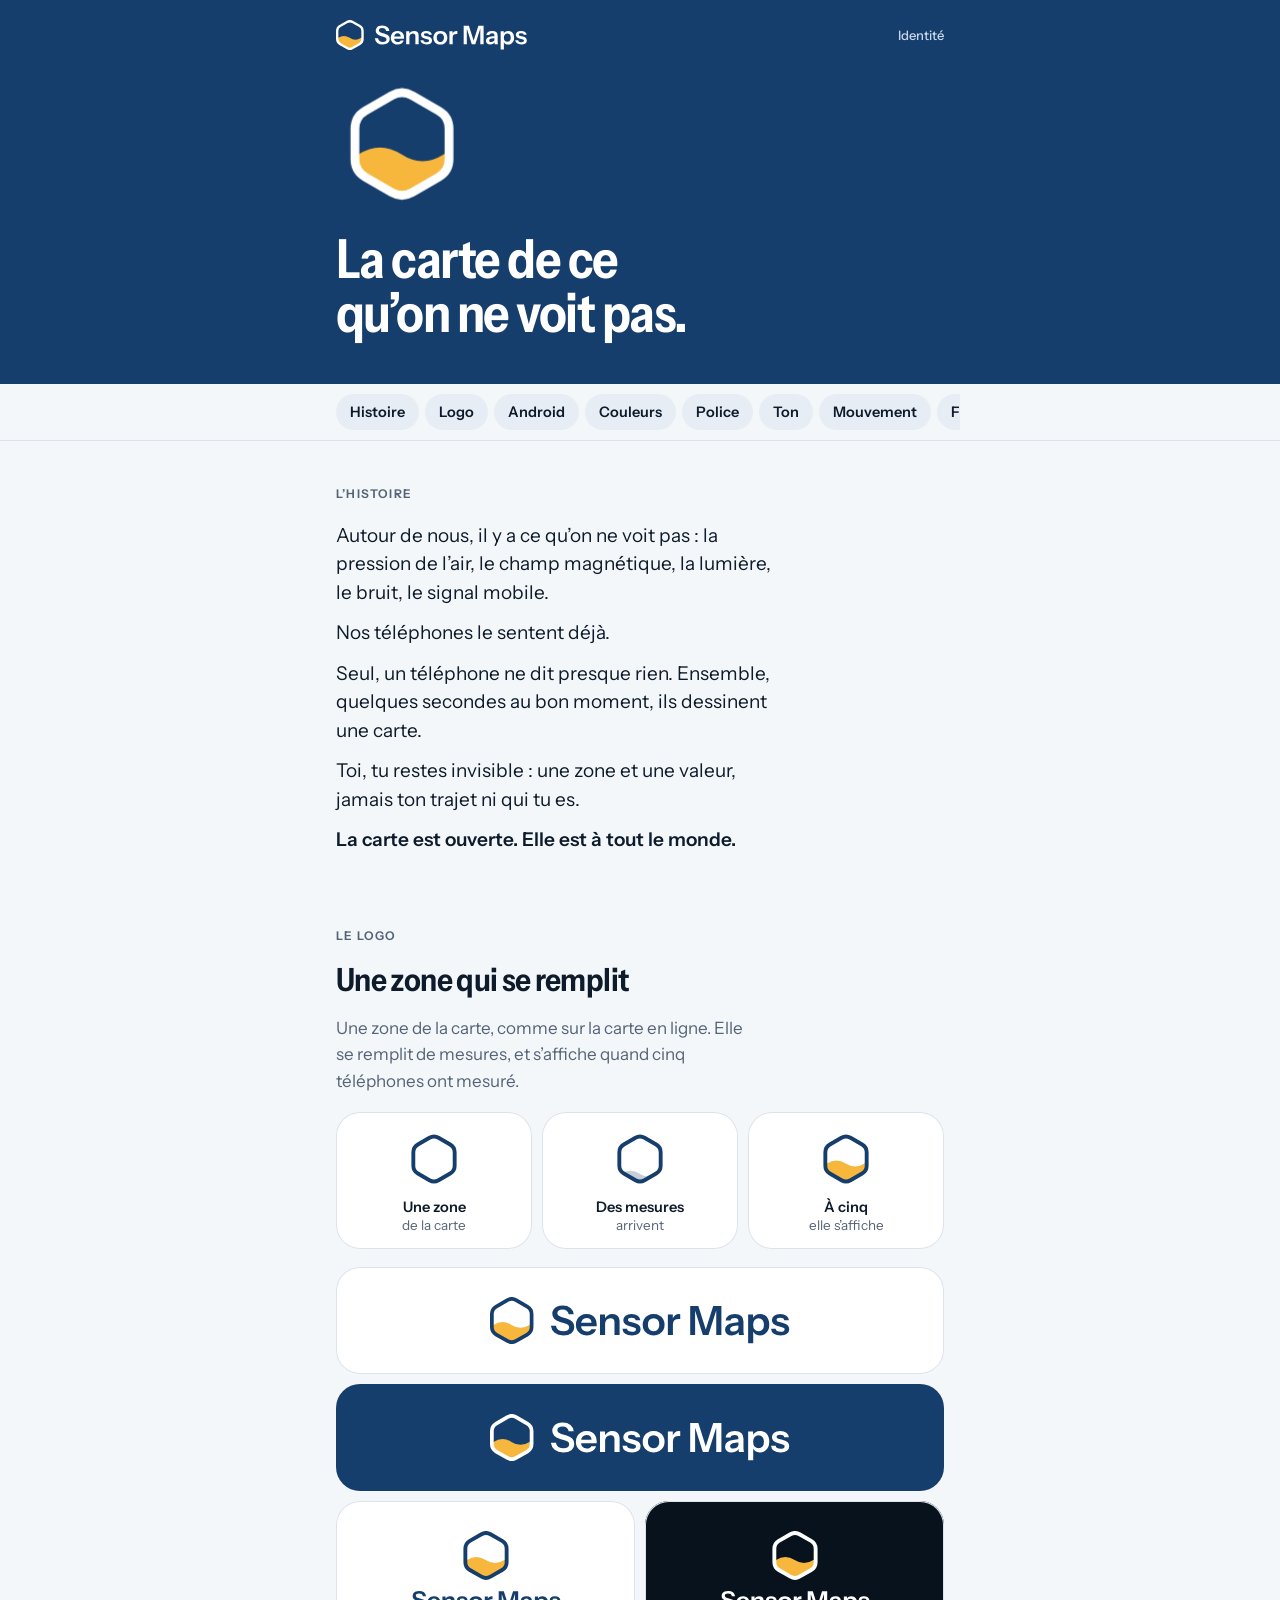
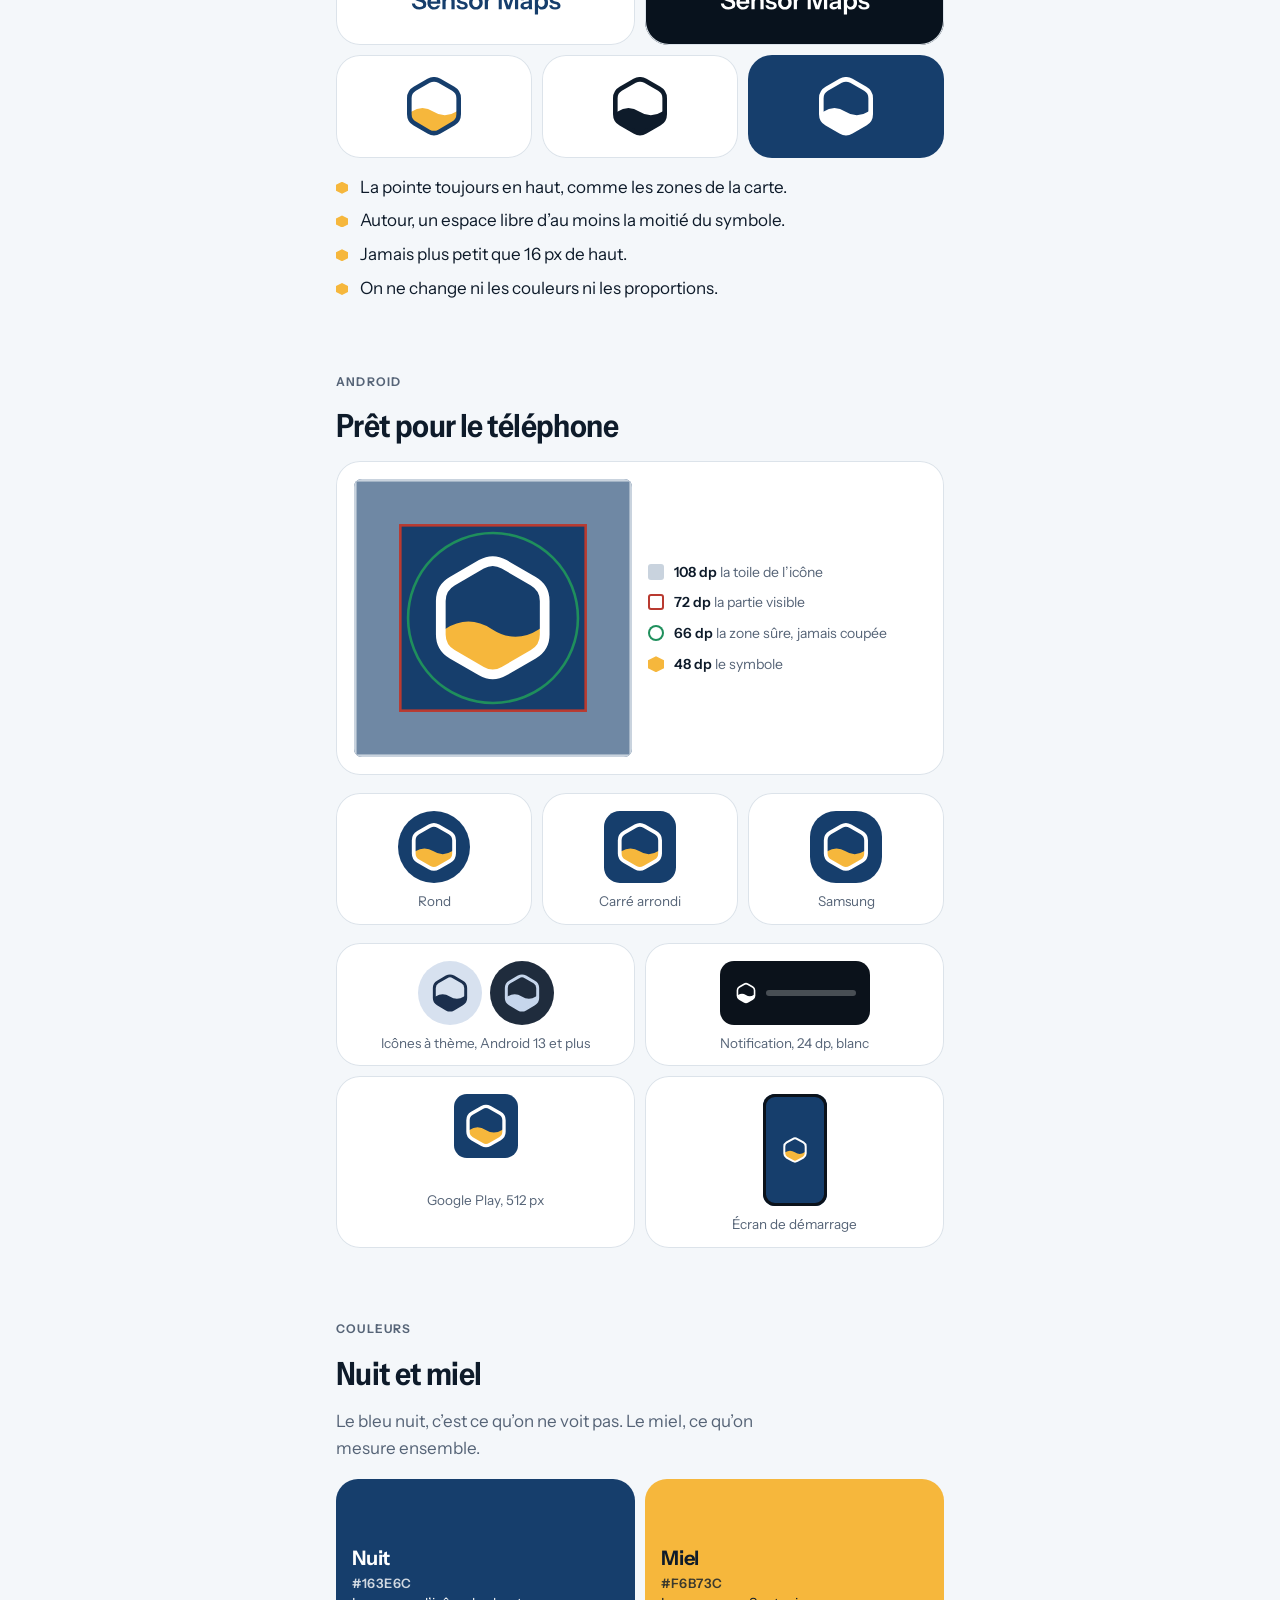
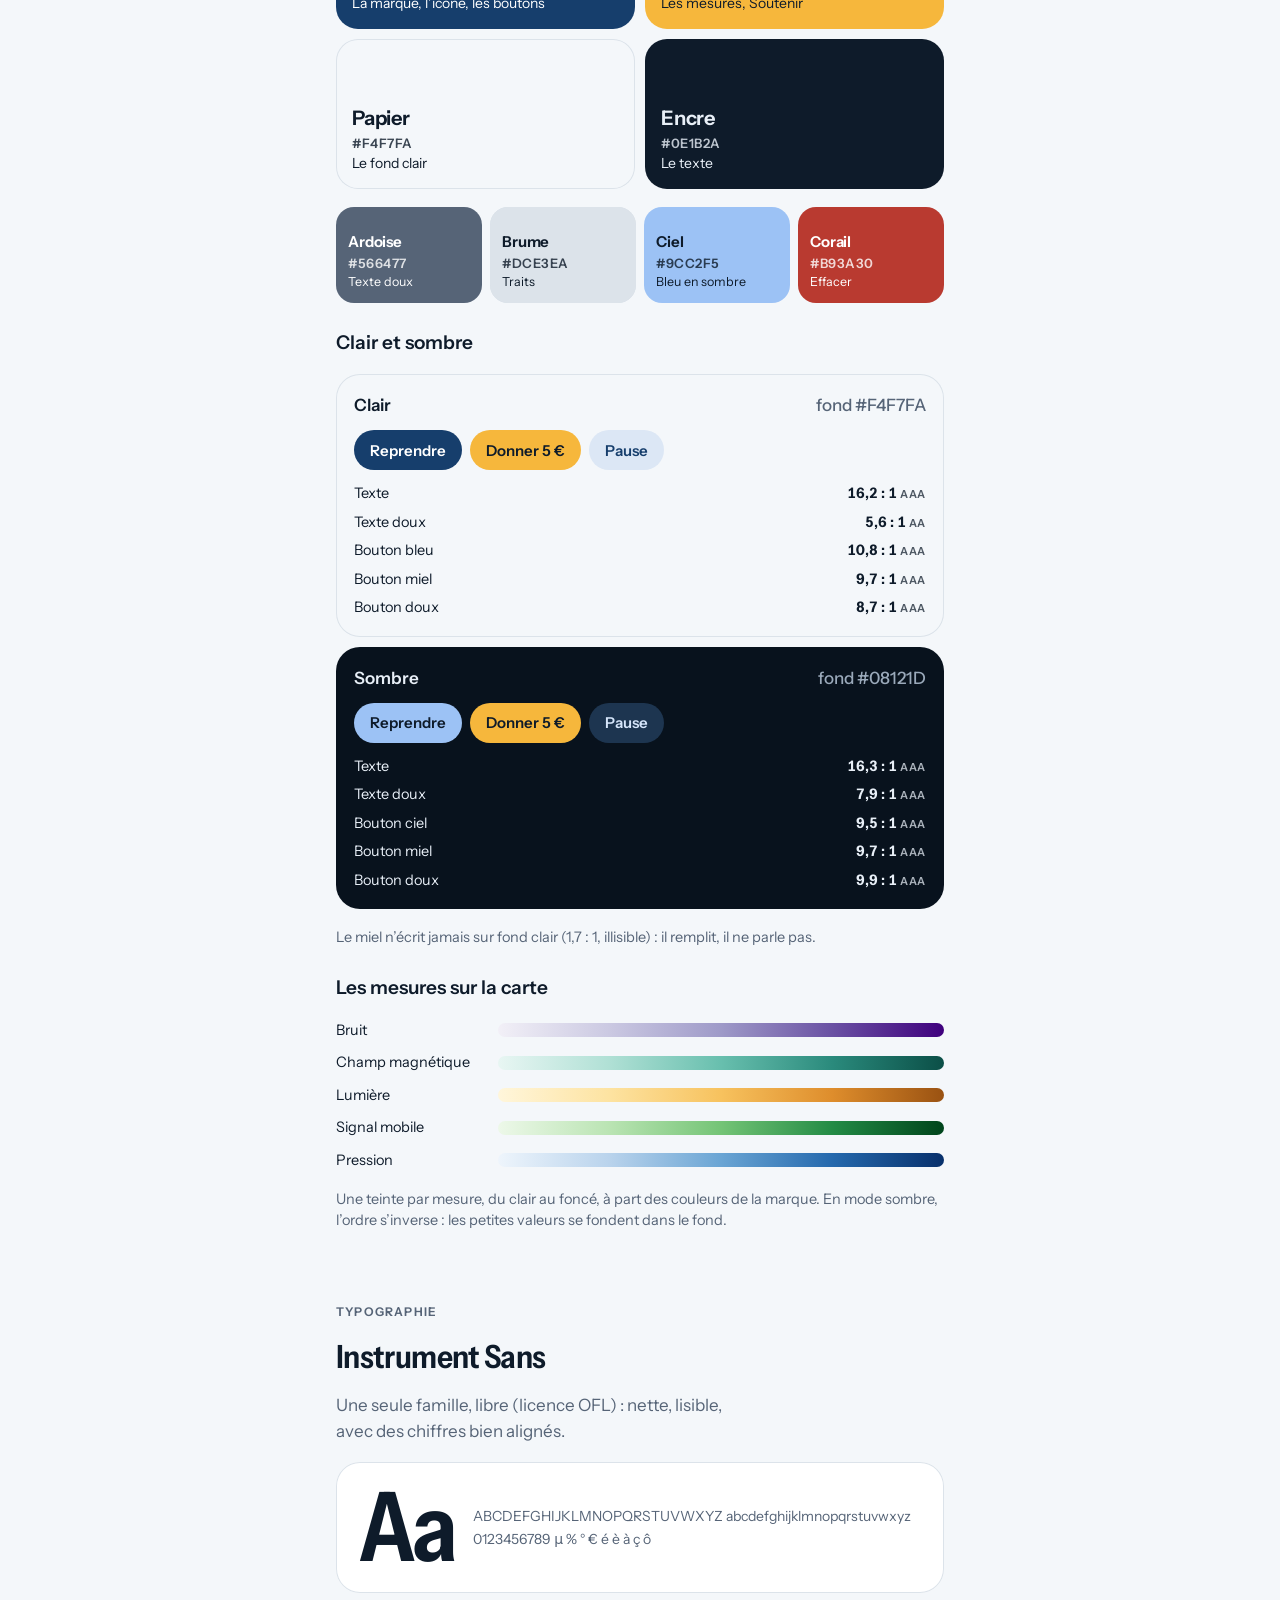
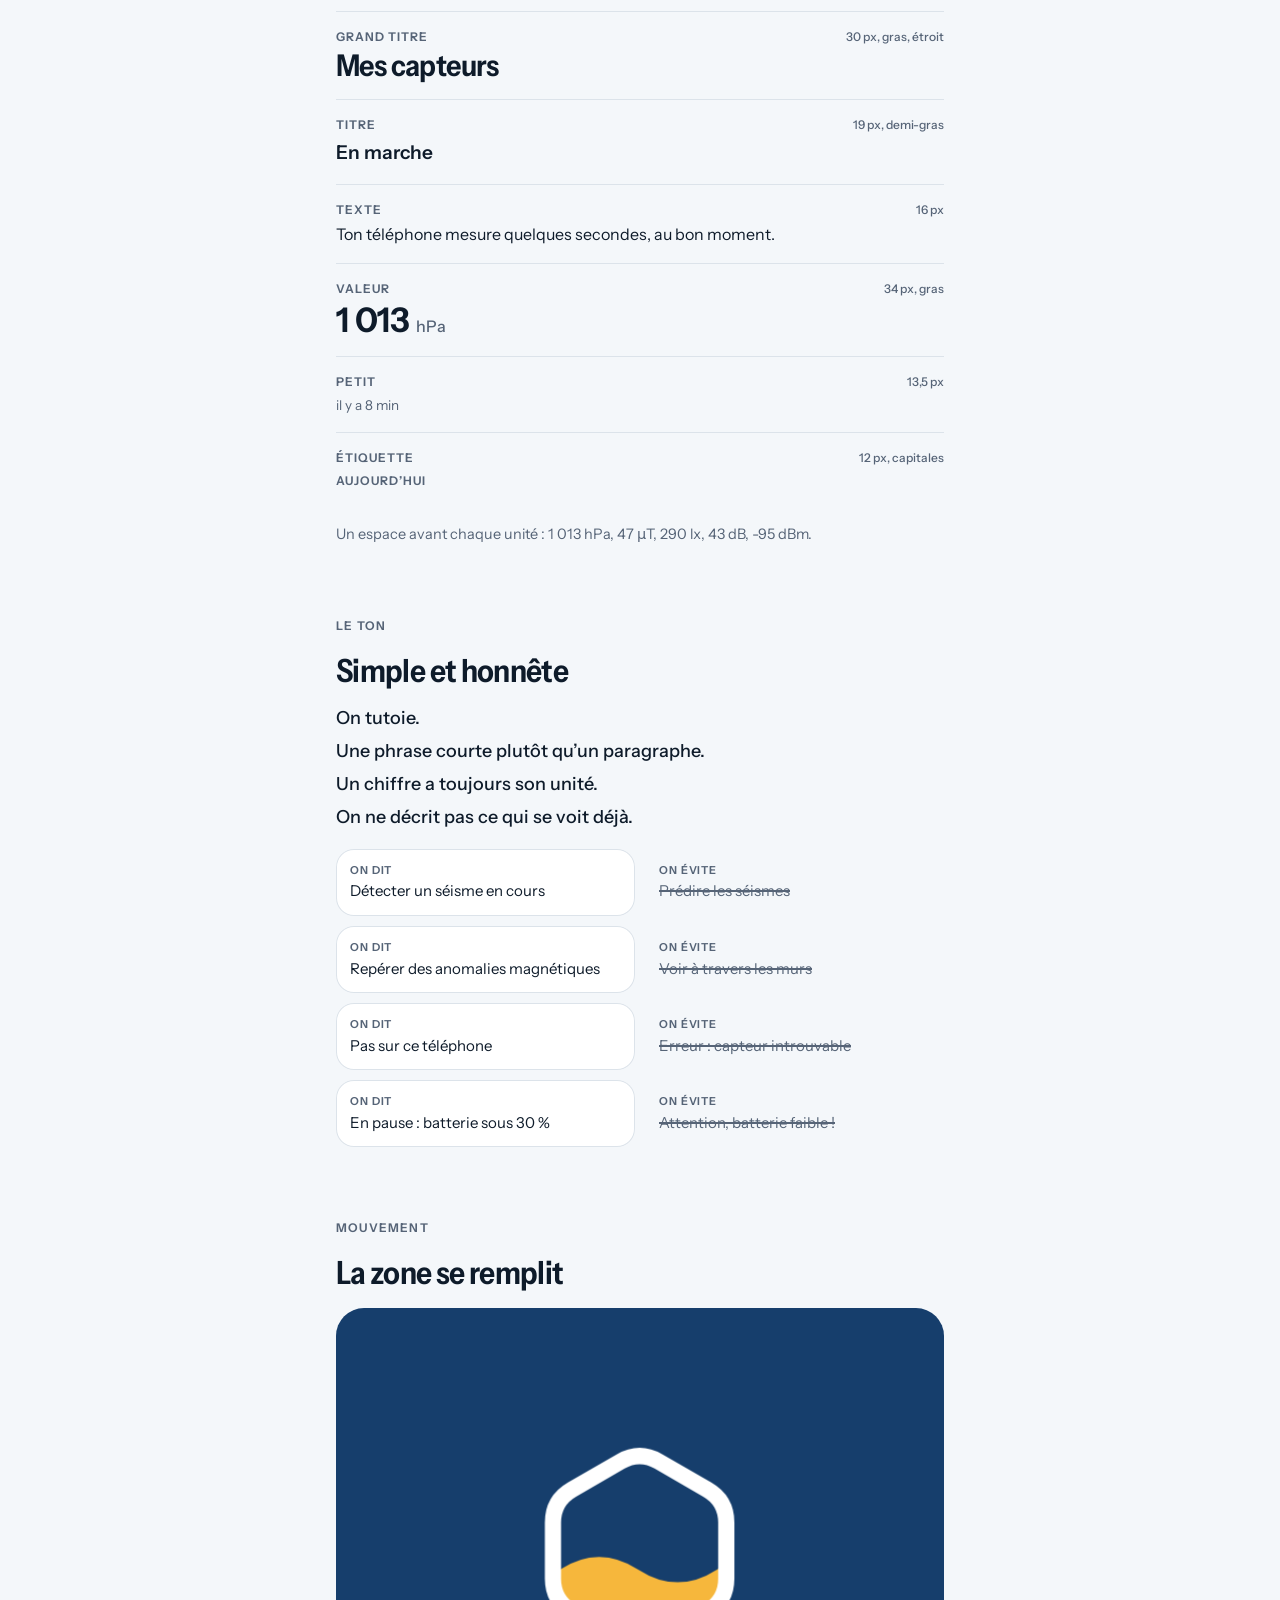
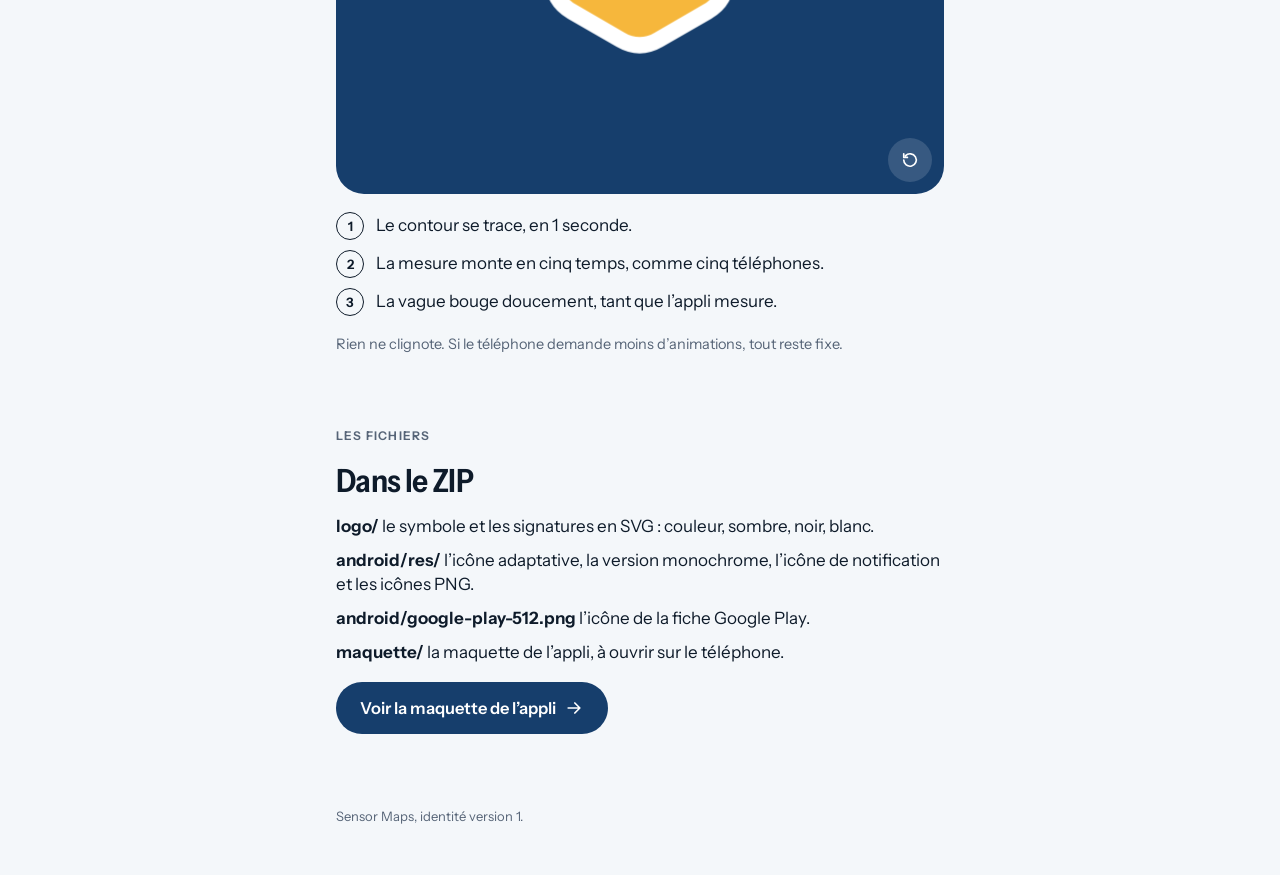
==== interface/identite/index.html @ 76529729 "Identité Zone et maquette de l'appli La piste 2 (Zone) est choisie. Nouvelle page interface/identite" ====
<!doctype html>
<html lang="fr">
<head>
<meta charset="utf-8">
<meta name="viewport" content="width=device-width, initial-scale=1, viewport-fit=cover">
<meta name="color-scheme" content="light dark">
<title>Sensor Maps Identité</title>
<link rel="preconnect" href="https://fonts.googleapis.com">
<link rel="preconnect" href="https://fonts.gstatic.com" crossorigin>
<link rel="stylesheet" href="https://fonts.googleapis.com/css2?family=Instrument+Sans:wdth,wght@75..100,400..700&display=swap">
<style>
/* Mise en page : une bande bleu nuit pour ouvrir, puis une colonne calme ; les visuels parlent, le texte reste court. */
:root{
  --papier:#f4f7fa; --surface:#ffffff; --encre:#0e1b2a; --encre-2:#566477; --trait:#dce3ea; --puce:#e7edf4;
  --nuit:#163e6c; --miel:#f6b73c; --action:#163e6c; --sur-action:#ffffff;
  --logo-contour:#163e6c; --bande:#163e6c; --bande-encre:#ffffff; --bande-encre-2:#c9d8ec;
  --guide-toile:#c9d3de; --guide-visible:#b93a30; --guide-sur:#1f8f5c;
  --focus:#2f6fd0;
  --texte:"Instrument Sans", system-ui, -apple-system, "Segoe UI", Roboto, "Noto Sans", sans-serif;
}
@media (prefers-color-scheme: dark){
  :root:not([data-theme="light"]){
    --papier:#08121d; --surface:#0f1d2c; --encre:#e8eff7; --encre-2:#9aa9ba; --trait:#223244; --puce:#172739;
    --action:#9cc2f5; --sur-action:#0e1b2a; --logo-contour:#ffffff; --bande:#12345b; --bande-encre-2:#b4c6de;
    --guide-toile:#3a4b5e; --guide-visible:#ff8a7e; --guide-sur:#5fd39a; --focus:#8ab4ff;
    color-scheme:dark;
  }
}
:root[data-theme="dark"]{
  --papier:#08121d; --surface:#0f1d2c; --encre:#e8eff7; --encre-2:#9aa9ba; --trait:#223244; --puce:#172739;
  --action:#9cc2f5; --sur-action:#0e1b2a; --logo-contour:#ffffff; --bande:#12345b; --bande-encre-2:#b4c6de;
  --guide-toile:#3a4b5e; --guide-visible:#ff8a7e; --guide-sur:#5fd39a; --focus:#8ab4ff;
  color-scheme:dark;
}
*{box-sizing:border-box}
body{background:var(--papier);color:var(--encre);font:400 17px/1.55 var(--texte);-webkit-font-smoothing:antialiased;text-rendering:optimizeLegibility}
body::before{content:"";position:fixed;inset:0 0 auto;height:env(safe-area-inset-top, 0px);z-index:10;background:var(--papier)}
h1,h2,h3,p,figure,ul,ol,dl,dd{margin:0}
ul,ol{padding:0;list-style:none}
svg{display:block}
.colonne{max-width:640px;margin:0 auto;padding-left:max(16px, env(safe-area-inset-left, 0px));padding-right:max(16px, env(safe-area-inset-right, 0px))}

/* Bande d'ouverture */
.bande{background:var(--bande);color:var(--bande-encre)}
.bande .colonne{padding-block:20px 44px;display:grid;gap:28px}
.bande-tete{display:flex;justify-content:space-between;align-items:center;gap:12px}
.bande-tete svg{height:30px;width:auto}
.bande-tete span{font-size:13px;color:var(--bande-encre-2);font-weight:500}
.hero{display:grid;gap:22px;justify-items:start;cursor:pointer;-webkit-tap-highlight-color:transparent}
.hero svg{width:132px;height:132px;color:var(--bande-encre);fill:var(--miel);overflow:visible}
h1{font-size:clamp(36px, 10vw, 54px);line-height:1;font-weight:650;font-stretch:86%;letter-spacing:-.028em;text-wrap:balance}

/* Navigation des sections */
.sommaire{position:sticky;top:env(safe-area-inset-top, 0px);z-index:5;background:var(--papier);border-bottom:1px solid var(--trait)}
.sommaire .colonne{display:flex;gap:6px;overflow-x:auto;padding-block:10px;scrollbar-width:none}
.sommaire .colonne::-webkit-scrollbar{display:none}
.sommaire a{flex:none;display:inline-flex;align-items:center;min-height:36px;padding:0 14px;border-radius:18px;background:var(--puce);color:var(--encre);text-decoration:none;font-size:14.5px;font-weight:600}

/* Sections */
main.colonne{display:grid;gap:72px;padding-block:44px 72px}
.section{display:grid;gap:18px;scroll-margin-top:72px;min-width:0}
.etiquette{font-size:12px;font-weight:650;letter-spacing:.1em;text-transform:uppercase;color:var(--encre-2)}
h2{font-size:32px;line-height:1.06;font-weight:650;font-stretch:88%;letter-spacing:-.02em;text-wrap:balance}
h3{font-size:19px;line-height:1.3;font-weight:600;margin-top:10px}
.chapo{color:var(--encre-2);max-width:38ch;text-wrap:pretty}
.note{font-size:14.5px;color:var(--encre-2);line-height:1.45}
.recit{display:grid;gap:12px;font-size:19px;line-height:1.5;max-width:34ch}
.recit p:last-child{font-weight:600}
.tuile{background:var(--surface);border-radius:24px;box-shadow:inset 0 0 0 1px var(--trait)}

/* Logo */
.etapes{display:grid;grid-template-columns:repeat(3,1fr);gap:10px}
.etapes li{display:grid;justify-items:center;gap:10px;padding:18px 8px 14px;text-align:center;font-size:13.5px;line-height:1.3;color:var(--encre-2)}
.etapes svg{width:58px;height:58px;color:var(--logo-contour);fill:var(--miel)}
.etapes .repos{fill:#c5cfda}
.etapes b{display:block;color:var(--encre);font-weight:600;font-size:14.5px}
.planche{display:grid;gap:10px}
.spec{display:grid;place-items:center;border-radius:24px;padding:30px 20px}
.spec svg{width:100%;height:auto;max-width:300px}
.spec.clair{background:#ffffff;box-shadow:inset 0 0 0 1px var(--trait)}
.spec.nuit{background:#163e6c}
.spec.encre{background:#08121d;box-shadow:inset 0 0 0 1px var(--trait)}
.duo{display:grid;grid-template-columns:1fr 1fr;gap:10px}
.duo .spec svg{max-width:150px}
.trio{display:grid;grid-template-columns:repeat(3,1fr);gap:10px}
.trio .spec{padding:22px 10px}
.trio .spec svg{width:54px}
.regles{display:grid;gap:10px}
.regles li{display:flex;gap:12px;align-items:flex-start;line-height:1.4}
.regles li::before{content:"";flex:none;width:12px;height:12px;margin-top:6px;border-radius:2px;background:var(--miel);clip-path:polygon(50% 0,100% 25%,100% 75%,50% 100%,0 75%,0 25%)}

/* Android */
.adaptive{display:grid;grid-template-columns:minmax(0,1fr) minmax(0,1fr);gap:16px;align-items:center;padding:18px}
.adaptive svg{width:100%;height:auto;border-radius:8px}
.leg{display:grid;gap:12px;font-size:14px;line-height:1.35;color:var(--encre-2)}
.leg li{display:flex;gap:10px;align-items:flex-start}
.leg i{flex:none;width:16px;height:16px;margin-top:1px;border-radius:3px}
.leg b{color:var(--encre);font-weight:600}
.formes{display:grid;grid-template-columns:repeat(3,1fr);gap:10px}
.formes li,.usages li{display:grid;justify-items:center;gap:10px;padding:18px 6px 14px;font-size:13.5px;line-height:1.3;color:var(--encre-2);text-align:center}
.masque{width:72px;height:72px;overflow:hidden;position:relative}
.masque svg{position:absolute;left:-18px;top:-18px;width:108px;height:108px}
.usages{display:grid;grid-template-columns:1fr 1fr;gap:10px}
.icone-theme{width:64px;height:64px;border-radius:50%;display:grid;place-items:center}
.icone-theme svg{width:44px;height:44px}
.barre-etat{height:64px;width:100%;max-width:150px;border-radius:14px;background:#0b121b;display:flex;align-items:center;gap:8px;padding:0 14px;color:#ffffff}
.barre-etat svg{width:24px;height:24px}
.barre-etat span{flex:1;height:6px;border-radius:3px;background:#ffffff;opacity:.25}
.play{width:64px;height:64px;border-radius:20%;overflow:hidden}
.play svg{width:100%;height:100%}
.ecran-demarrage{width:64px;height:112px;border-radius:12px;background:#163e6c;display:grid;place-items:center;box-shadow:inset 0 0 0 3px #0b121b}
.ecran-demarrage svg{width:30px;height:30px}

/* Couleurs */
.nuancier{display:grid;grid-template-columns:repeat(2,minmax(0,1fr));gap:10px}
.teinte{border-radius:22px;padding:16px;min-height:150px;display:flex;flex-direction:column;justify-content:flex-end;gap:2px;font-size:14px;line-height:1.35}
.teinte b{font-size:20px;font-weight:650;letter-spacing:-.01em}
.teinte code{font:600 13px/1.4 var(--texte);letter-spacing:.04em;text-transform:uppercase;opacity:.8}
.teinte.bord{box-shadow:inset 0 0 0 1px var(--trait)}
.nuancier.petit{grid-template-columns:repeat(2,minmax(0,1fr));gap:8px}
@media (min-width:520px){.nuancier.petit{grid-template-columns:repeat(4,minmax(0,1fr))}}
.nuancier.petit .teinte{min-height:96px;padding:12px;border-radius:18px;font-size:12.5px}
.nuancier.petit .teinte b{font-size:15px}
.themes{display:grid;gap:10px}
.theme{border-radius:24px;padding:18px;display:grid;gap:12px}
.theme-tete{display:flex;justify-content:space-between;align-items:center;gap:10px;font-weight:600}
.apercu{display:flex;gap:8px;flex-wrap:wrap}
.apercu span{display:inline-flex;align-items:center;min-height:40px;padding:0 16px;border-radius:20px;font-weight:600;font-size:15px}
.paires{display:grid;gap:6px;font-size:14.5px}
.paires li{display:flex;justify-content:space-between;align-items:center;gap:10px}
.ratio{font-variant-numeric:tabular-nums;font-weight:650;white-space:nowrap}
.ratio::after{content:" AA";font-size:11px;letter-spacing:.06em;opacity:.7}
.ratio.aaa::after{content:" AAA"}
.rampes{display:grid;gap:10px}
.rampes li{display:grid;grid-template-columns:150px 1fr;align-items:center;gap:12px;font-size:14.5px}
.rampes i{height:14px;border-radius:7px}

/* Typographie */
.specimen{display:grid;grid-template-columns:auto 1fr;gap:18px;align-items:center;padding:22px}
.aa{font-size:96px;line-height:.9;font-weight:650;font-stretch:88%;letter-spacing:-.03em}
.jeu{font-size:14px;line-height:1.6;color:var(--encre-2);word-break:break-all}
.echelle{display:grid}
.echelle div{display:grid;gap:4px;padding:16px 0;border-top:1px solid var(--trait)}
.echelle dt{font-size:12px;font-weight:650;letter-spacing:.08em;text-transform:uppercase;color:var(--encre-2);display:flex;justify-content:space-between;gap:10px}
.echelle dt span{letter-spacing:0;text-transform:none;font-weight:500}
.ex-grand{font-size:30px;line-height:1.08;font-weight:650;font-stretch:90%;letter-spacing:-.02em}
.ex-titre{font-size:19px;font-weight:600}
.ex-texte{font-size:16px;line-height:1.45}
.ex-valeur{font-size:34px;line-height:1.1;font-weight:650;letter-spacing:-.015em}
.ex-valeur small{font-size:16px;font-weight:500;color:var(--encre-2);letter-spacing:0}
.ex-petit{font-size:13.5px;color:var(--encre-2)}
.ex-etiq{font-size:12px;font-weight:650;letter-spacing:.08em;text-transform:uppercase;color:var(--encre-2)}

/* Ton */
.principes{display:grid;gap:8px}
.principes li{font-size:18px;line-height:1.4;font-weight:500}
.dit{display:grid;gap:10px}
.dit li{display:grid;grid-template-columns:1fr 1fr;gap:10px}
.dit p{border-radius:18px;padding:14px;font-size:15px;line-height:1.35}
.dit .oui{background:var(--surface);box-shadow:inset 0 0 0 1px var(--trait)}
.dit .non{color:var(--encre-2)}
.dit s{text-decoration-thickness:1.5px;text-decoration-color:var(--encre-2)}
.dit small{display:block;font-size:11px;font-weight:650;letter-spacing:.08em;text-transform:uppercase;text-decoration:none;margin-bottom:4px;color:var(--encre-2)}

/* Mouvement */
.scene{position:relative;aspect-ratio:5/4;max-width:100%;border-radius:28px;background:var(--bande);display:grid;place-items:center;cursor:pointer;-webkit-tap-highlight-color:transparent}
.scene > svg{width:40%;height:auto;color:var(--bande-encre);fill:var(--miel);overflow:visible}
.rejouer{position:absolute;right:12px;bottom:12px;width:44px;height:44px;border-radius:50%;background:rgba(255,255,255,.14);color:var(--bande-encre);display:grid;place-items:center}
.rejouer svg{width:20px;height:20px}
.temps{display:grid;gap:10px;counter-reset:t}
.temps li{display:flex;gap:12px;align-items:baseline;line-height:1.4}
.temps li::before{counter-increment:t;content:counter(t);flex:none;width:26px;height:26px;border-radius:50%;border:1.5px solid var(--encre);display:grid;place-items:center;font-size:13px;font-weight:650}

/* Fichiers */
.fichiers{display:grid;gap:10px}
.fichiers li{line-height:1.4}
.fichiers b{font-weight:650}
.btn{display:inline-flex;align-items:center;justify-content:center;gap:8px;min-height:52px;padding:0 24px;border-radius:26px;background:var(--action);color:var(--sur-action);text-decoration:none;font-weight:600;font-size:16.5px;justify-self:start}
.btn svg{width:20px;height:20px}
footer.colonne{padding-block:0 48px;font-size:13px;color:var(--encre-2)}

a:focus-visible,.scene:focus-visible,.hero:focus-visible{outline:2.5px solid var(--focus);outline-offset:3px}

/* Mouvement du logo */
.o-cercle{opacity:0}
@media (prefers-reduced-motion: no-preference){
  html{scroll-behavior:smooth}
  .joue .z-contour{animation:trace 1s cubic-bezier(.6,0,.3,1) backwards}
  .joue .z-niveau{animation:monte 1.5s .45s both}
  .joue .z-vague{animation:glisse 4.8s linear infinite}
}
@keyframes trace{from{stroke-dasharray:1;stroke-dashoffset:1}to{stroke-dasharray:1;stroke-dashoffset:0}}
@keyframes monte{
  0%{transform:translateY(42px)}
  14%,20%{transform:translateY(33px)}
  34%,40%{transform:translateY(25px)}
  54%,60%{transform:translateY(17px)}
  74%,80%{transform:translateY(9px)}
  100%{transform:translateY(0)}
}
@keyframes glisse{to{transform:translateX(-62px)}}
</style>
<style>:root{padding-top:env(safe-area-inset-top,0px);padding-bottom:env(safe-area-inset-bottom,0px)}body{margin:0}[hidden]{display:none!important}</style>
</head>
<body>
<svg class="sprite" aria-hidden="true" focusable="false" style="position:absolute;width:0;height:0;overflow:hidden"><defs>
  <symbol id="i-rejouer" viewBox="0 0 24 24"><path d="M4.5 12a7.5 7.5 0 1 0 2.2-5.3M4.5 4.5v4.4h4.4" fill="none" stroke="currentColor" stroke-width="2" stroke-linecap="round" stroke-linejoin="round"/></symbol>
  <symbol id="i-fleche" viewBox="0 0 24 24"><path d="M5 12h14M13 6l6 6-6 6" fill="none" stroke="currentColor" stroke-width="2" stroke-linecap="round" stroke-linejoin="round"/></symbol>
</defs></svg>

<header class="bande" lang="fr">
  <div class="colonne">
    <div class="bande-tete"><svg viewBox="0 0 1033.29 162" aria-hidden="true"><g transform="translate(-21.16 -14.93) scale(2)"><defs><clipPath id="st-clip"><path d="M40.5 13.33Q48 9 55.5 13.33L74.27 24.17Q81.77 28.5 81.77 37.16L81.77 58.84Q81.77 67.5 74.27 71.83L55.5 82.67Q48 87 40.5 82.67L21.73 71.83Q14.23 67.5 14.23 58.84L14.23 37.16Q14.23 28.5 21.73 24.17Z"/></clipPath></defs><g clip-path="url(#st-clip)"><path fill="#f6b73c" d="M-45.5 55.5Q-30 45.5 -14.5 55.5T16.5 55.5T47.5 55.5T78.5 55.5T109.5 55.5V100H-45.5Z"/></g><path d="M40.5 12.83Q48 8.5 55.5 12.83L74.71 23.92Q82.21 28.25 82.21 36.91L82.21 59.09Q82.21 67.75 74.71 72.08L55.5 83.17Q48 87.5 40.5 83.17L21.29 72.08Q13.79 67.75 13.79 59.09L13.79 36.91Q13.79 28.25 21.29 23.92Z" fill="none" stroke="#ffffff" stroke-width="6.4" stroke-linejoin="round"/></g><path fill="#ffffff" transform="translate(205.51 131) scale(0.13889)" d="M341 9Q205 9 124.5 -53.5Q44 -116 30 -230H155Q164 -164 214 -127.5Q264 -91 345 -91Q412 -91 447.5 -115.5Q483 -140 483 -184Q483 -223 461 -247Q439 -271 387 -286L257 -325Q158 -355 111.5 -404Q65 -453 65 -527Q65 -589 97 -635Q129 -681 187.5 -706Q246 -731 324 -731Q444 -731 515.5 -672.5Q587 -614 597 -514H472Q461 -574 422 -602.5Q383 -631 317 -631Q259 -631 225 -608Q191 -585 191 -545Q191 -512 211.5 -489Q232 -466 288 -449L420 -409Q519 -380 564 -330Q609 -280 609 -203Q609 -101 538.5 -46Q468 9 341 9ZM919 10Q838 10 777.5 -24Q717 -58 683.5 -118Q650 -178 650 -256Q650 -334 683.5 -393.5Q717 -453 777 -486.5Q837 -520 917 -520Q993 -520 1049 -488.5Q1105 -457 1136 -400Q1167 -343 1167 -267Q1167 -253 1166 -241Q1165 -229 1163 -217H728V-305H1066L1040 -281Q1040 -353 1007 -389Q974 -425 915 -425Q851 -425 813.5 -381Q776 -337 776 -254Q776 -172 813.5 -128.5Q851 -85 920 -85Q960 -85 990 -100Q1020 -115 1034 -146H1153Q1128 -74 1068.5 -32Q1009 10 919 10ZM1249 0V-510H1372V-390H1375V0ZM1607 0V-322Q1607 -369 1583 -393Q1559 -417 1513 -417Q1473 -417 1441.5 -399Q1410 -381 1392.5 -349Q1375 -317 1375 -275L1362 -397Q1388 -453 1438 -486.5Q1488 -520 1558 -520Q1641 -520 1687.5 -473Q1734 -426 1734 -348V0ZM2042 10Q1936 10 1873 -34.5Q1810 -79 1804 -158H1919Q1924 -119 1956 -99Q1988 -79 2042 -79Q2091 -79 2115.5 -94.5Q2140 -110 2140 -139Q2140 -160 2126 -173.5Q2112 -187 2073 -196L1991 -215Q1907 -233 1866.5 -271.5Q1826 -310 1826 -368Q1826 -439 1880.5 -479.5Q1935 -520 2031 -520Q2126 -520 2183.5 -479.5Q2241 -439 2247 -368H2132Q2127 -399 2100.5 -415Q2074 -431 2028 -431Q1985 -431 1963 -417.5Q1941 -404 1941 -378Q1941 -358 1958 -344.5Q1975 -331 2015 -321L2103 -301Q2178 -284 2216.5 -242Q2255 -200 2255 -143Q2255 -70 2199 -30Q2143 10 2042 10ZM2578 10Q2497 10 2435.5 -24Q2374 -58 2340 -118.5Q2306 -179 2306 -257Q2306 -335 2340 -394Q2374 -453 2435.5 -486.5Q2497 -520 2578 -520Q2660 -520 2721 -486.5Q2782 -453 2816 -394Q2850 -335 2850 -257Q2850 -179 2815.5 -118.5Q2781 -58 2720 -24Q2659 10 2578 10ZM2578 -91Q2618 -91 2650 -111.5Q2682 -132 2700 -169.5Q2718 -207 2718 -258Q2718 -333 2678.5 -376Q2639 -419 2578 -419Q2517 -419 2477 -376Q2437 -333 2437 -258Q2437 -207 2455.5 -169.5Q2474 -132 2505.5 -111.5Q2537 -91 2578 -91ZM2931 0V-510H3054V-387H3057V0ZM3057 -266 3044 -387Q3062 -452 3105 -486Q3148 -520 3208 -520Q3229 -520 3238 -516V-397Q3233 -399 3224 -399.5Q3215 -400 3202 -400Q3129 -400 3093 -368Q3057 -336 3057 -266ZM3485 0V-720H3687L3907 -26H3836L4056 -720H4259V0H4131V-677H4152L3938 0H3799L3587 -671H3607V0ZM4694 0Q4689 -20 4686.5 -44Q4684 -68 4684 -102H4680V-344Q4680 -384 4657.5 -404.5Q4635 -425 4589 -425Q4544 -425 4517.5 -408.5Q4491 -392 4485 -361H4364Q4372 -432 4432 -476Q4492 -520 4593 -520Q4698 -520 4752 -472.5Q4806 -425 4806 -333V-102Q4806 -78 4809.5 -53Q4813 -28 4820 0ZM4517 10Q4440 10 4394.5 -28.5Q4349 -67 4349 -132Q4349 -202 4400 -243Q4451 -284 4544 -298L4703 -322V-242L4565 -221Q4520 -214 4497.5 -196Q4475 -178 4475 -146Q4475 -117 4496 -101.5Q4517 -86 4554 -86Q4608 -86 4644 -113Q4680 -140 4680 -179L4694 -102Q4674 -47 4628.5 -18.5Q4583 10 4517 10ZM5213 10Q5140 10 5094.5 -24.5Q5049 -59 5038 -120L5048 -121V205H4922V-510H5045V-395L5035 -397Q5049 -454 5099 -487Q5149 -520 5221 -520Q5289 -520 5339.5 -487.5Q5390 -455 5418 -396Q5446 -337 5446 -257Q5446 -176 5417 -116Q5388 -56 5336 -23Q5284 10 5213 10ZM5181 -94Q5242 -94 5278 -136.5Q5314 -179 5314 -256Q5314 -333 5277.5 -375Q5241 -417 5180 -417Q5120 -417 5083 -374.5Q5046 -332 5046 -255Q5046 -178 5083 -136Q5120 -94 5181 -94ZM5728 10Q5622 10 5559 -34.5Q5496 -79 5490 -158H5605Q5610 -119 5642 -99Q5674 -79 5728 -79Q5777 -79 5801.5 -94.5Q5826 -110 5826 -139Q5826 -160 5812 -173.5Q5798 -187 5759 -196L5677 -215Q5593 -233 5552.5 -271.5Q5512 -310 5512 -368Q5512 -439 5566.5 -479.5Q5621 -520 5717 -520Q5812 -520 5869.5 -479.5Q5927 -439 5933 -368H5818Q5813 -399 5786.5 -415Q5760 -431 5714 -431Q5671 -431 5649 -417.5Q5627 -404 5627 -378Q5627 -358 5644 -344.5Q5661 -331 5701 -321L5789 -301Q5864 -284 5902.5 -242Q5941 -200 5941 -143Q5941 -70 5885 -30Q5829 10 5728 10Z"/></svg><span>Identité</span></div>
    <div class="hero" role="button" tabindex="0" aria-label="Rejouer l’animation du logo">
      <svg viewBox="0 0 96 96" aria-hidden="true"><defs><clipPath id="hero-clip"><path d="M40.5 13.33Q48 9 55.5 13.33L74.27 24.17Q81.77 28.5 81.77 37.16L81.77 58.84Q81.77 67.5 74.27 71.83L55.5 82.67Q48 87 40.5 82.67L21.73 71.83Q14.23 67.5 14.23 58.84L14.23 37.16Q14.23 28.5 21.73 24.17Z"/></clipPath></defs><g clip-path="url(#hero-clip)"><g class="z-niveau"><path class="z-vague" d="M-45.5 55.5Q-30 45.5 -14.5 55.5T16.5 55.5T47.5 55.5T78.5 55.5T109.5 55.5T140.5 55.5T171.5 55.5V100H-45.5Z"/></g></g><path class="z-contour" pathLength="1" d="M40.5 12.83Q48 8.5 55.5 12.83L74.71 23.92Q82.21 28.25 82.21 36.91L82.21 59.09Q82.21 67.75 74.71 72.08L55.5 83.17Q48 87.5 40.5 83.17L21.29 72.08Q13.79 67.75 13.79 59.09L13.79 36.91Q13.79 28.25 21.29 23.92Z" fill="none" stroke="currentColor" stroke-width="6.4" stroke-linejoin="round"/></svg>
      <h1>La carte de ce qu’on ne voit pas.</h1>
    </div>
  </div>
</header>

<nav class="sommaire" aria-label="Sections"><div class="colonne">
  <a href="#histoire">Histoire</a><a href="#logo">Logo</a><a href="#android">Android</a><a href="#couleurs">Couleurs</a><a href="#typo">Police</a><a href="#ton">Ton</a><a href="#mouvement">Mouvement</a><a href="#fichiers">Fichiers</a>
</div></nav>

<main class="colonne" lang="fr">

  <section class="section" id="histoire" aria-labelledby="t-histoire">
    <p class="etiquette" id="t-histoire">L’histoire</p>
    <div class="recit">
      <p>Autour de nous, il y a ce qu’on ne voit pas&nbsp;: la pression de l’air, le champ magnétique, la lumière, le bruit, le signal mobile.</p>
      <p>Nos téléphones le sentent déjà.</p>
      <p>Seul, un téléphone ne dit presque rien. Ensemble, quelques secondes au bon moment, ils dessinent une carte.</p>
      <p>Toi, tu restes invisible&nbsp;: une zone et une valeur, jamais ton trajet ni qui tu es.</p>
      <p>La carte est ouverte. Elle est à tout le monde.</p>
    </div>
  </section>

  <section class="section" id="logo" aria-labelledby="t-logo">
    <p class="etiquette">Le logo</p>
    <h2 id="t-logo">Une zone qui se remplit</h2>
    <p class="chapo">Une zone de la carte, comme sur la carte en ligne. Elle se remplit de mesures, et s’affiche quand cinq téléphones ont mesuré.</p>
    <ol class="etapes">
      <li class="tuile"><svg viewBox="0 0 96 96" aria-hidden="true"><path d="M40.5 12.83Q48 8.5 55.5 12.83L74.71 23.92Q82.21 28.25 82.21 36.91L82.21 59.09Q82.21 67.75 74.71 72.08L55.5 83.17Q48 87.5 40.5 83.17L21.29 72.08Q13.79 67.75 13.79 59.09L13.79 36.91Q13.79 28.25 21.29 23.92Z" fill="none" stroke="currentColor" stroke-width="6.4" stroke-linejoin="round"/></svg><span><b>Une zone</b>de la carte</span></li>
      <li class="tuile"><svg viewBox="0 0 96 96" aria-hidden="true"><defs><clipPath id="e2-clip"><path d="M40.5 13.33Q48 9 55.5 13.33L74.27 24.17Q81.77 28.5 81.77 37.16L81.77 58.84Q81.77 67.5 74.27 71.83L55.5 82.67Q48 87 40.5 82.67L21.73 71.83Q14.23 67.5 14.23 58.84L14.23 37.16Q14.23 28.5 21.73 24.17Z"/></clipPath></defs><g clip-path="url(#e2-clip)"><path class="repos" transform="translate(0 17)" d="M-45.5 55.5Q-30 45.5 -14.5 55.5T16.5 55.5T47.5 55.5T78.5 55.5T109.5 55.5V100H-45.5Z"/></g><path d="M40.5 12.83Q48 8.5 55.5 12.83L74.71 23.92Q82.21 28.25 82.21 36.91L82.21 59.09Q82.21 67.75 74.71 72.08L55.5 83.17Q48 87.5 40.5 83.17L21.29 72.08Q13.79 67.75 13.79 59.09L13.79 36.91Q13.79 28.25 21.29 23.92Z" fill="none" stroke="currentColor" stroke-width="6.4" stroke-linejoin="round"/></svg><span><b>Des mesures</b>arrivent</span></li>
      <li class="tuile"><svg viewBox="0 0 96 96" aria-hidden="true"><defs><clipPath id="e3-clip"><path d="M40.5 13.33Q48 9 55.5 13.33L74.27 24.17Q81.77 28.5 81.77 37.16L81.77 58.84Q81.77 67.5 74.27 71.83L55.5 82.67Q48 87 40.5 82.67L21.73 71.83Q14.23 67.5 14.23 58.84L14.23 37.16Q14.23 28.5 21.73 24.17Z"/></clipPath></defs><g clip-path="url(#e3-clip)"><path d="M-45.5 55.5Q-30 45.5 -14.5 55.5T16.5 55.5T47.5 55.5T78.5 55.5T109.5 55.5V100H-45.5Z"/></g><path d="M40.5 12.83Q48 8.5 55.5 12.83L74.71 23.92Q82.21 28.25 82.21 36.91L82.21 59.09Q82.21 67.75 74.71 72.08L55.5 83.17Q48 87.5 40.5 83.17L21.29 72.08Q13.79 67.75 13.79 59.09L13.79 36.91Q13.79 28.25 21.29 23.92Z" fill="none" stroke="currentColor" stroke-width="6.4" stroke-linejoin="round"/></svg><span><b>À cinq</b>elle s’affiche</span></li>
    </ol>
    <div class="planche">
      <figure class="spec clair"><svg viewBox="0 0 1033.29 162" aria-hidden="true"><g transform="translate(-21.16 -14.93) scale(2)"><defs><clipPath id="s1-clip"><path d="M40.5 13.33Q48 9 55.5 13.33L74.27 24.17Q81.77 28.5 81.77 37.16L81.77 58.84Q81.77 67.5 74.27 71.83L55.5 82.67Q48 87 40.5 82.67L21.73 71.83Q14.23 67.5 14.23 58.84L14.23 37.16Q14.23 28.5 21.73 24.17Z"/></clipPath></defs><g clip-path="url(#s1-clip)"><path fill="#f6b73c" d="M-45.5 55.5Q-30 45.5 -14.5 55.5T16.5 55.5T47.5 55.5T78.5 55.5T109.5 55.5V100H-45.5Z"/></g><path d="M40.5 12.83Q48 8.5 55.5 12.83L74.71 23.92Q82.21 28.25 82.21 36.91L82.21 59.09Q82.21 67.75 74.71 72.08L55.5 83.17Q48 87.5 40.5 83.17L21.29 72.08Q13.79 67.75 13.79 59.09L13.79 36.91Q13.79 28.25 21.29 23.92Z" fill="none" stroke="#163e6c" stroke-width="6.4" stroke-linejoin="round"/></g><path fill="#163e6c" transform="translate(205.51 131) scale(0.13889)" d="M341 9Q205 9 124.5 -53.5Q44 -116 30 -230H155Q164 -164 214 -127.5Q264 -91 345 -91Q412 -91 447.5 -115.5Q483 -140 483 -184Q483 -223 461 -247Q439 -271 387 -286L257 -325Q158 -355 111.5 -404Q65 -453 65 -527Q65 -589 97 -635Q129 -681 187.5 -706Q246 -731 324 -731Q444 -731 515.5 -672.5Q587 -614 597 -514H472Q461 -574 422 -602.5Q383 -631 317 -631Q259 -631 225 -608Q191 -585 191 -545Q191 -512 211.5 -489Q232 -466 288 -449L420 -409Q519 -380 564 -330Q609 -280 609 -203Q609 -101 538.5 -46Q468 9 341 9ZM919 10Q838 10 777.5 -24Q717 -58 683.5 -118Q650 -178 650 -256Q650 -334 683.5 -393.5Q717 -453 777 -486.5Q837 -520 917 -520Q993 -520 1049 -488.5Q1105 -457 1136 -400Q1167 -343 1167 -267Q1167 -253 1166 -241Q1165 -229 1163 -217H728V-305H1066L1040 -281Q1040 -353 1007 -389Q974 -425 915 -425Q851 -425 813.5 -381Q776 -337 776 -254Q776 -172 813.5 -128.5Q851 -85 920 -85Q960 -85 990 -100Q1020 -115 1034 -146H1153Q1128 -74 1068.5 -32Q1009 10 919 10ZM1249 0V-510H1372V-390H1375V0ZM1607 0V-322Q1607 -369 1583 -393Q1559 -417 1513 -417Q1473 -417 1441.5 -399Q1410 -381 1392.5 -349Q1375 -317 1375 -275L1362 -397Q1388 -453 1438 -486.5Q1488 -520 1558 -520Q1641 -520 1687.5 -473Q1734 -426 1734 -348V0ZM2042 10Q1936 10 1873 -34.5Q1810 -79 1804 -158H1919Q1924 -119 1956 -99Q1988 -79 2042 -79Q2091 -79 2115.5 -94.5Q2140 -110 2140 -139Q2140 -160 2126 -173.5Q2112 -187 2073 -196L1991 -215Q1907 -233 1866.5 -271.5Q1826 -310 1826 -368Q1826 -439 1880.5 -479.5Q1935 -520 2031 -520Q2126 -520 2183.5 -479.5Q2241 -439 2247 -368H2132Q2127 -399 2100.5 -415Q2074 -431 2028 -431Q1985 -431 1963 -417.5Q1941 -404 1941 -378Q1941 -358 1958 -344.5Q1975 -331 2015 -321L2103 -301Q2178 -284 2216.5 -242Q2255 -200 2255 -143Q2255 -70 2199 -30Q2143 10 2042 10ZM2578 10Q2497 10 2435.5 -24Q2374 -58 2340 -118.5Q2306 -179 2306 -257Q2306 -335 2340 -394Q2374 -453 2435.5 -486.5Q2497 -520 2578 -520Q2660 -520 2721 -486.5Q2782 -453 2816 -394Q2850 -335 2850 -257Q2850 -179 2815.5 -118.5Q2781 -58 2720 -24Q2659 10 2578 10ZM2578 -91Q2618 -91 2650 -111.5Q2682 -132 2700 -169.5Q2718 -207 2718 -258Q2718 -333 2678.5 -376Q2639 -419 2578 -419Q2517 -419 2477 -376Q2437 -333 2437 -258Q2437 -207 2455.5 -169.5Q2474 -132 2505.5 -111.5Q2537 -91 2578 -91ZM2931 0V-510H3054V-387H3057V0ZM3057 -266 3044 -387Q3062 -452 3105 -486Q3148 -520 3208 -520Q3229 -520 3238 -516V-397Q3233 -399 3224 -399.5Q3215 -400 3202 -400Q3129 -400 3093 -368Q3057 -336 3057 -266ZM3485 0V-720H3687L3907 -26H3836L4056 -720H4259V0H4131V-677H4152L3938 0H3799L3587 -671H3607V0ZM4694 0Q4689 -20 4686.5 -44Q4684 -68 4684 -102H4680V-344Q4680 -384 4657.5 -404.5Q4635 -425 4589 -425Q4544 -425 4517.5 -408.5Q4491 -392 4485 -361H4364Q4372 -432 4432 -476Q4492 -520 4593 -520Q4698 -520 4752 -472.5Q4806 -425 4806 -333V-102Q4806 -78 4809.5 -53Q4813 -28 4820 0ZM4517 10Q4440 10 4394.5 -28.5Q4349 -67 4349 -132Q4349 -202 4400 -243Q4451 -284 4544 -298L4703 -322V-242L4565 -221Q4520 -214 4497.5 -196Q4475 -178 4475 -146Q4475 -117 4496 -101.5Q4517 -86 4554 -86Q4608 -86 4644 -113Q4680 -140 4680 -179L4694 -102Q4674 -47 4628.5 -18.5Q4583 10 4517 10ZM5213 10Q5140 10 5094.5 -24.5Q5049 -59 5038 -120L5048 -121V205H4922V-510H5045V-395L5035 -397Q5049 -454 5099 -487Q5149 -520 5221 -520Q5289 -520 5339.5 -487.5Q5390 -455 5418 -396Q5446 -337 5446 -257Q5446 -176 5417 -116Q5388 -56 5336 -23Q5284 10 5213 10ZM5181 -94Q5242 -94 5278 -136.5Q5314 -179 5314 -256Q5314 -333 5277.5 -375Q5241 -417 5180 -417Q5120 -417 5083 -374.5Q5046 -332 5046 -255Q5046 -178 5083 -136Q5120 -94 5181 -94ZM5728 10Q5622 10 5559 -34.5Q5496 -79 5490 -158H5605Q5610 -119 5642 -99Q5674 -79 5728 -79Q5777 -79 5801.5 -94.5Q5826 -110 5826 -139Q5826 -160 5812 -173.5Q5798 -187 5759 -196L5677 -215Q5593 -233 5552.5 -271.5Q5512 -310 5512 -368Q5512 -439 5566.5 -479.5Q5621 -520 5717 -520Q5812 -520 5869.5 -479.5Q5927 -439 5933 -368H5818Q5813 -399 5786.5 -415Q5760 -431 5714 -431Q5671 -431 5649 -417.5Q5627 -404 5627 -378Q5627 -358 5644 -344.5Q5661 -331 5701 -321L5789 -301Q5864 -284 5902.5 -242Q5941 -200 5941 -143Q5941 -70 5885 -30Q5829 10 5728 10Z"/></svg></figure>
      <figure class="spec nuit"><svg viewBox="0 0 1033.29 162" aria-hidden="true"><g transform="translate(-21.16 -14.93) scale(2)"><defs><clipPath id="s2-clip"><path d="M40.5 13.33Q48 9 55.5 13.33L74.27 24.17Q81.77 28.5 81.77 37.16L81.77 58.84Q81.77 67.5 74.27 71.83L55.5 82.67Q48 87 40.5 82.67L21.73 71.83Q14.23 67.5 14.23 58.84L14.23 37.16Q14.23 28.5 21.73 24.17Z"/></clipPath></defs><g clip-path="url(#s2-clip)"><path fill="#f6b73c" d="M-45.5 55.5Q-30 45.5 -14.5 55.5T16.5 55.5T47.5 55.5T78.5 55.5T109.5 55.5V100H-45.5Z"/></g><path d="M40.5 12.83Q48 8.5 55.5 12.83L74.71 23.92Q82.21 28.25 82.21 36.91L82.21 59.09Q82.21 67.75 74.71 72.08L55.5 83.17Q48 87.5 40.5 83.17L21.29 72.08Q13.79 67.75 13.79 59.09L13.79 36.91Q13.79 28.25 21.29 23.92Z" fill="none" stroke="#ffffff" stroke-width="6.4" stroke-linejoin="round"/></g><path fill="#ffffff" transform="translate(205.51 131) scale(0.13889)" d="M341 9Q205 9 124.5 -53.5Q44 -116 30 -230H155Q164 -164 214 -127.5Q264 -91 345 -91Q412 -91 447.5 -115.5Q483 -140 483 -184Q483 -223 461 -247Q439 -271 387 -286L257 -325Q158 -355 111.5 -404Q65 -453 65 -527Q65 -589 97 -635Q129 -681 187.5 -706Q246 -731 324 -731Q444 -731 515.5 -672.5Q587 -614 597 -514H472Q461 -574 422 -602.5Q383 -631 317 -631Q259 -631 225 -608Q191 -585 191 -545Q191 -512 211.5 -489Q232 -466 288 -449L420 -409Q519 -380 564 -330Q609 -280 609 -203Q609 -101 538.5 -46Q468 9 341 9ZM919 10Q838 10 777.5 -24Q717 -58 683.5 -118Q650 -178 650 -256Q650 -334 683.5 -393.5Q717 -453 777 -486.5Q837 -520 917 -520Q993 -520 1049 -488.5Q1105 -457 1136 -400Q1167 -343 1167 -267Q1167 -253 1166 -241Q1165 -229 1163 -217H728V-305H1066L1040 -281Q1040 -353 1007 -389Q974 -425 915 -425Q851 -425 813.5 -381Q776 -337 776 -254Q776 -172 813.5 -128.5Q851 -85 920 -85Q960 -85 990 -100Q1020 -115 1034 -146H1153Q1128 -74 1068.5 -32Q1009 10 919 10ZM1249 0V-510H1372V-390H1375V0ZM1607 0V-322Q1607 -369 1583 -393Q1559 -417 1513 -417Q1473 -417 1441.5 -399Q1410 -381 1392.5 -349Q1375 -317 1375 -275L1362 -397Q1388 -453 1438 -486.5Q1488 -520 1558 -520Q1641 -520 1687.5 -473Q1734 -426 1734 -348V0ZM2042 10Q1936 10 1873 -34.5Q1810 -79 1804 -158H1919Q1924 -119 1956 -99Q1988 -79 2042 -79Q2091 -79 2115.5 -94.5Q2140 -110 2140 -139Q2140 -160 2126 -173.5Q2112 -187 2073 -196L1991 -215Q1907 -233 1866.5 -271.5Q1826 -310 1826 -368Q1826 -439 1880.5 -479.5Q1935 -520 2031 -520Q2126 -520 2183.5 -479.5Q2241 -439 2247 -368H2132Q2127 -399 2100.5 -415Q2074 -431 2028 -431Q1985 -431 1963 -417.5Q1941 -404 1941 -378Q1941 -358 1958 -344.5Q1975 -331 2015 -321L2103 -301Q2178 -284 2216.5 -242Q2255 -200 2255 -143Q2255 -70 2199 -30Q2143 10 2042 10ZM2578 10Q2497 10 2435.5 -24Q2374 -58 2340 -118.5Q2306 -179 2306 -257Q2306 -335 2340 -394Q2374 -453 2435.5 -486.5Q2497 -520 2578 -520Q2660 -520 2721 -486.5Q2782 -453 2816 -394Q2850 -335 2850 -257Q2850 -179 2815.5 -118.5Q2781 -58 2720 -24Q2659 10 2578 10ZM2578 -91Q2618 -91 2650 -111.5Q2682 -132 2700 -169.5Q2718 -207 2718 -258Q2718 -333 2678.5 -376Q2639 -419 2578 -419Q2517 -419 2477 -376Q2437 -333 2437 -258Q2437 -207 2455.5 -169.5Q2474 -132 2505.5 -111.5Q2537 -91 2578 -91ZM2931 0V-510H3054V-387H3057V0ZM3057 -266 3044 -387Q3062 -452 3105 -486Q3148 -520 3208 -520Q3229 -520 3238 -516V-397Q3233 -399 3224 -399.5Q3215 -400 3202 -400Q3129 -400 3093 -368Q3057 -336 3057 -266ZM3485 0V-720H3687L3907 -26H3836L4056 -720H4259V0H4131V-677H4152L3938 0H3799L3587 -671H3607V0ZM4694 0Q4689 -20 4686.5 -44Q4684 -68 4684 -102H4680V-344Q4680 -384 4657.5 -404.5Q4635 -425 4589 -425Q4544 -425 4517.5 -408.5Q4491 -392 4485 -361H4364Q4372 -432 4432 -476Q4492 -520 4593 -520Q4698 -520 4752 -472.5Q4806 -425 4806 -333V-102Q4806 -78 4809.5 -53Q4813 -28 4820 0ZM4517 10Q4440 10 4394.5 -28.5Q4349 -67 4349 -132Q4349 -202 4400 -243Q4451 -284 4544 -298L4703 -322V-242L4565 -221Q4520 -214 4497.5 -196Q4475 -178 4475 -146Q4475 -117 4496 -101.5Q4517 -86 4554 -86Q4608 -86 4644 -113Q4680 -140 4680 -179L4694 -102Q4674 -47 4628.5 -18.5Q4583 10 4517 10ZM5213 10Q5140 10 5094.5 -24.5Q5049 -59 5038 -120L5048 -121V205H4922V-510H5045V-395L5035 -397Q5049 -454 5099 -487Q5149 -520 5221 -520Q5289 -520 5339.5 -487.5Q5390 -455 5418 -396Q5446 -337 5446 -257Q5446 -176 5417 -116Q5388 -56 5336 -23Q5284 10 5213 10ZM5181 -94Q5242 -94 5278 -136.5Q5314 -179 5314 -256Q5314 -333 5277.5 -375Q5241 -417 5180 -417Q5120 -417 5083 -374.5Q5046 -332 5046 -255Q5046 -178 5083 -136Q5120 -94 5181 -94ZM5728 10Q5622 10 5559 -34.5Q5496 -79 5490 -158H5605Q5610 -119 5642 -99Q5674 -79 5728 -79Q5777 -79 5801.5 -94.5Q5826 -110 5826 -139Q5826 -160 5812 -173.5Q5798 -187 5759 -196L5677 -215Q5593 -233 5552.5 -271.5Q5512 -310 5512 -368Q5512 -439 5566.5 -479.5Q5621 -520 5717 -520Q5812 -520 5869.5 -479.5Q5927 -439 5933 -368H5818Q5813 -399 5786.5 -415Q5760 -431 5714 -431Q5671 -431 5649 -417.5Q5627 -404 5627 -378Q5627 -358 5644 -344.5Q5661 -331 5701 -321L5789 -301Q5864 -284 5902.5 -242Q5941 -200 5941 -143Q5941 -70 5885 -30Q5829 10 5728 10Z"/></svg></figure>
      <div class="duo"><figure class="spec clair"><svg viewBox="0 0 827.78 466.72" aria-hidden="true"><g transform="translate(254.03 -24.88) scale(3.33)"><defs><clipPath id="s3-clip"><path d="M40.5 13.33Q48 9 55.5 13.33L74.27 24.17Q81.77 28.5 81.77 37.16L81.77 58.84Q81.77 67.5 74.27 71.83L55.5 82.67Q48 87 40.5 82.67L21.73 71.83Q14.23 67.5 14.23 58.84L14.23 37.16Q14.23 28.5 21.73 24.17Z"/></clipPath></defs><g clip-path="url(#s3-clip)"><path fill="#f6b73c" d="M-45.5 55.5Q-30 45.5 -14.5 55.5T16.5 55.5T47.5 55.5T78.5 55.5T109.5 55.5V100H-45.5Z"/></g><path d="M40.5 12.83Q48 8.5 55.5 12.83L74.71 23.92Q82.21 28.25 82.21 36.91L82.21 59.09Q82.21 67.75 74.71 72.08L55.5 83.17Q48 87.5 40.5 83.17L21.29 72.08Q13.79 67.75 13.79 59.09L13.79 36.91Q13.79 28.25 21.29 23.92Z" fill="none" stroke="#163e6c" stroke-width="6.4" stroke-linejoin="round"/></g><path fill="#163e6c" transform="translate(0 432) scale(0.13889)" d="M341 9Q205 9 124.5 -53.5Q44 -116 30 -230H155Q164 -164 214 -127.5Q264 -91 345 -91Q412 -91 447.5 -115.5Q483 -140 483 -184Q483 -223 461 -247Q439 -271 387 -286L257 -325Q158 -355 111.5 -404Q65 -453 65 -527Q65 -589 97 -635Q129 -681 187.5 -706Q246 -731 324 -731Q444 -731 515.5 -672.5Q587 -614 597 -514H472Q461 -574 422 -602.5Q383 -631 317 -631Q259 -631 225 -608Q191 -585 191 -545Q191 -512 211.5 -489Q232 -466 288 -449L420 -409Q519 -380 564 -330Q609 -280 609 -203Q609 -101 538.5 -46Q468 9 341 9ZM919 10Q838 10 777.5 -24Q717 -58 683.5 -118Q650 -178 650 -256Q650 -334 683.5 -393.5Q717 -453 777 -486.5Q837 -520 917 -520Q993 -520 1049 -488.5Q1105 -457 1136 -400Q1167 -343 1167 -267Q1167 -253 1166 -241Q1165 -229 1163 -217H728V-305H1066L1040 -281Q1040 -353 1007 -389Q974 -425 915 -425Q851 -425 813.5 -381Q776 -337 776 -254Q776 -172 813.5 -128.5Q851 -85 920 -85Q960 -85 990 -100Q1020 -115 1034 -146H1153Q1128 -74 1068.5 -32Q1009 10 919 10ZM1249 0V-510H1372V-390H1375V0ZM1607 0V-322Q1607 -369 1583 -393Q1559 -417 1513 -417Q1473 -417 1441.5 -399Q1410 -381 1392.5 -349Q1375 -317 1375 -275L1362 -397Q1388 -453 1438 -486.5Q1488 -520 1558 -520Q1641 -520 1687.5 -473Q1734 -426 1734 -348V0ZM2042 10Q1936 10 1873 -34.5Q1810 -79 1804 -158H1919Q1924 -119 1956 -99Q1988 -79 2042 -79Q2091 -79 2115.5 -94.5Q2140 -110 2140 -139Q2140 -160 2126 -173.5Q2112 -187 2073 -196L1991 -215Q1907 -233 1866.5 -271.5Q1826 -310 1826 -368Q1826 -439 1880.5 -479.5Q1935 -520 2031 -520Q2126 -520 2183.5 -479.5Q2241 -439 2247 -368H2132Q2127 -399 2100.5 -415Q2074 -431 2028 -431Q1985 -431 1963 -417.5Q1941 -404 1941 -378Q1941 -358 1958 -344.5Q1975 -331 2015 -321L2103 -301Q2178 -284 2216.5 -242Q2255 -200 2255 -143Q2255 -70 2199 -30Q2143 10 2042 10ZM2578 10Q2497 10 2435.5 -24Q2374 -58 2340 -118.5Q2306 -179 2306 -257Q2306 -335 2340 -394Q2374 -453 2435.5 -486.5Q2497 -520 2578 -520Q2660 -520 2721 -486.5Q2782 -453 2816 -394Q2850 -335 2850 -257Q2850 -179 2815.5 -118.5Q2781 -58 2720 -24Q2659 10 2578 10ZM2578 -91Q2618 -91 2650 -111.5Q2682 -132 2700 -169.5Q2718 -207 2718 -258Q2718 -333 2678.5 -376Q2639 -419 2578 -419Q2517 -419 2477 -376Q2437 -333 2437 -258Q2437 -207 2455.5 -169.5Q2474 -132 2505.5 -111.5Q2537 -91 2578 -91ZM2931 0V-510H3054V-387H3057V0ZM3057 -266 3044 -387Q3062 -452 3105 -486Q3148 -520 3208 -520Q3229 -520 3238 -516V-397Q3233 -399 3224 -399.5Q3215 -400 3202 -400Q3129 -400 3093 -368Q3057 -336 3057 -266ZM3485 0V-720H3687L3907 -26H3836L4056 -720H4259V0H4131V-677H4152L3938 0H3799L3587 -671H3607V0ZM4694 0Q4689 -20 4686.5 -44Q4684 -68 4684 -102H4680V-344Q4680 -384 4657.5 -404.5Q4635 -425 4589 -425Q4544 -425 4517.5 -408.5Q4491 -392 4485 -361H4364Q4372 -432 4432 -476Q4492 -520 4593 -520Q4698 -520 4752 -472.5Q4806 -425 4806 -333V-102Q4806 -78 4809.5 -53Q4813 -28 4820 0ZM4517 10Q4440 10 4394.5 -28.5Q4349 -67 4349 -132Q4349 -202 4400 -243Q4451 -284 4544 -298L4703 -322V-242L4565 -221Q4520 -214 4497.5 -196Q4475 -178 4475 -146Q4475 -117 4496 -101.5Q4517 -86 4554 -86Q4608 -86 4644 -113Q4680 -140 4680 -179L4694 -102Q4674 -47 4628.5 -18.5Q4583 10 4517 10ZM5213 10Q5140 10 5094.5 -24.5Q5049 -59 5038 -120L5048 -121V205H4922V-510H5045V-395L5035 -397Q5049 -454 5099 -487Q5149 -520 5221 -520Q5289 -520 5339.5 -487.5Q5390 -455 5418 -396Q5446 -337 5446 -257Q5446 -176 5417 -116Q5388 -56 5336 -23Q5284 10 5213 10ZM5181 -94Q5242 -94 5278 -136.5Q5314 -179 5314 -256Q5314 -333 5277.5 -375Q5241 -417 5180 -417Q5120 -417 5083 -374.5Q5046 -332 5046 -255Q5046 -178 5083 -136Q5120 -94 5181 -94ZM5728 10Q5622 10 5559 -34.5Q5496 -79 5490 -158H5605Q5610 -119 5642 -99Q5674 -79 5728 -79Q5777 -79 5801.5 -94.5Q5826 -110 5826 -139Q5826 -160 5812 -173.5Q5798 -187 5759 -196L5677 -215Q5593 -233 5552.5 -271.5Q5512 -310 5512 -368Q5512 -439 5566.5 -479.5Q5621 -520 5717 -520Q5812 -520 5869.5 -479.5Q5927 -439 5933 -368H5818Q5813 -399 5786.5 -415Q5760 -431 5714 -431Q5671 -431 5649 -417.5Q5627 -404 5627 -378Q5627 -358 5644 -344.5Q5661 -331 5701 -321L5789 -301Q5864 -284 5902.5 -242Q5941 -200 5941 -143Q5941 -70 5885 -30Q5829 10 5728 10Z"/></svg></figure><figure class="spec encre"><svg viewBox="0 0 827.78 466.72" aria-hidden="true"><g transform="translate(254.03 -24.88) scale(3.33)"><defs><clipPath id="s4-clip"><path d="M40.5 13.33Q48 9 55.5 13.33L74.27 24.17Q81.77 28.5 81.77 37.16L81.77 58.84Q81.77 67.5 74.27 71.83L55.5 82.67Q48 87 40.5 82.67L21.73 71.83Q14.23 67.5 14.23 58.84L14.23 37.16Q14.23 28.5 21.73 24.17Z"/></clipPath></defs><g clip-path="url(#s4-clip)"><path fill="#f6b73c" d="M-45.5 55.5Q-30 45.5 -14.5 55.5T16.5 55.5T47.5 55.5T78.5 55.5T109.5 55.5V100H-45.5Z"/></g><path d="M40.5 12.83Q48 8.5 55.5 12.83L74.71 23.92Q82.21 28.25 82.21 36.91L82.21 59.09Q82.21 67.75 74.71 72.08L55.5 83.17Q48 87.5 40.5 83.17L21.29 72.08Q13.79 67.75 13.79 59.09L13.79 36.91Q13.79 28.25 21.29 23.92Z" fill="none" stroke="#ffffff" stroke-width="6.4" stroke-linejoin="round"/></g><path fill="#ffffff" transform="translate(0 432) scale(0.13889)" d="M341 9Q205 9 124.5 -53.5Q44 -116 30 -230H155Q164 -164 214 -127.5Q264 -91 345 -91Q412 -91 447.5 -115.5Q483 -140 483 -184Q483 -223 461 -247Q439 -271 387 -286L257 -325Q158 -355 111.5 -404Q65 -453 65 -527Q65 -589 97 -635Q129 -681 187.5 -706Q246 -731 324 -731Q444 -731 515.5 -672.5Q587 -614 597 -514H472Q461 -574 422 -602.5Q383 -631 317 -631Q259 -631 225 -608Q191 -585 191 -545Q191 -512 211.5 -489Q232 -466 288 -449L420 -409Q519 -380 564 -330Q609 -280 609 -203Q609 -101 538.5 -46Q468 9 341 9ZM919 10Q838 10 777.5 -24Q717 -58 683.5 -118Q650 -178 650 -256Q650 -334 683.5 -393.5Q717 -453 777 -486.5Q837 -520 917 -520Q993 -520 1049 -488.5Q1105 -457 1136 -400Q1167 -343 1167 -267Q1167 -253 1166 -241Q1165 -229 1163 -217H728V-305H1066L1040 -281Q1040 -353 1007 -389Q974 -425 915 -425Q851 -425 813.5 -381Q776 -337 776 -254Q776 -172 813.5 -128.5Q851 -85 920 -85Q960 -85 990 -100Q1020 -115 1034 -146H1153Q1128 -74 1068.5 -32Q1009 10 919 10ZM1249 0V-510H1372V-390H1375V0ZM1607 0V-322Q1607 -369 1583 -393Q1559 -417 1513 -417Q1473 -417 1441.5 -399Q1410 -381 1392.5 -349Q1375 -317 1375 -275L1362 -397Q1388 -453 1438 -486.5Q1488 -520 1558 -520Q1641 -520 1687.5 -473Q1734 -426 1734 -348V0ZM2042 10Q1936 10 1873 -34.5Q1810 -79 1804 -158H1919Q1924 -119 1956 -99Q1988 -79 2042 -79Q2091 -79 2115.5 -94.5Q2140 -110 2140 -139Q2140 -160 2126 -173.5Q2112 -187 2073 -196L1991 -215Q1907 -233 1866.5 -271.5Q1826 -310 1826 -368Q1826 -439 1880.5 -479.5Q1935 -520 2031 -520Q2126 -520 2183.5 -479.5Q2241 -439 2247 -368H2132Q2127 -399 2100.5 -415Q2074 -431 2028 -431Q1985 -431 1963 -417.5Q1941 -404 1941 -378Q1941 -358 1958 -344.5Q1975 -331 2015 -321L2103 -301Q2178 -284 2216.5 -242Q2255 -200 2255 -143Q2255 -70 2199 -30Q2143 10 2042 10ZM2578 10Q2497 10 2435.5 -24Q2374 -58 2340 -118.5Q2306 -179 2306 -257Q2306 -335 2340 -394Q2374 -453 2435.5 -486.5Q2497 -520 2578 -520Q2660 -520 2721 -486.5Q2782 -453 2816 -394Q2850 -335 2850 -257Q2850 -179 2815.5 -118.5Q2781 -58 2720 -24Q2659 10 2578 10ZM2578 -91Q2618 -91 2650 -111.5Q2682 -132 2700 -169.5Q2718 -207 2718 -258Q2718 -333 2678.5 -376Q2639 -419 2578 -419Q2517 -419 2477 -376Q2437 -333 2437 -258Q2437 -207 2455.5 -169.5Q2474 -132 2505.5 -111.5Q2537 -91 2578 -91ZM2931 0V-510H3054V-387H3057V0ZM3057 -266 3044 -387Q3062 -452 3105 -486Q3148 -520 3208 -520Q3229 -520 3238 -516V-397Q3233 -399 3224 -399.5Q3215 -400 3202 -400Q3129 -400 3093 -368Q3057 -336 3057 -266ZM3485 0V-720H3687L3907 -26H3836L4056 -720H4259V0H4131V-677H4152L3938 0H3799L3587 -671H3607V0ZM4694 0Q4689 -20 4686.5 -44Q4684 -68 4684 -102H4680V-344Q4680 -384 4657.5 -404.5Q4635 -425 4589 -425Q4544 -425 4517.5 -408.5Q4491 -392 4485 -361H4364Q4372 -432 4432 -476Q4492 -520 4593 -520Q4698 -520 4752 -472.5Q4806 -425 4806 -333V-102Q4806 -78 4809.5 -53Q4813 -28 4820 0ZM4517 10Q4440 10 4394.5 -28.5Q4349 -67 4349 -132Q4349 -202 4400 -243Q4451 -284 4544 -298L4703 -322V-242L4565 -221Q4520 -214 4497.5 -196Q4475 -178 4475 -146Q4475 -117 4496 -101.5Q4517 -86 4554 -86Q4608 -86 4644 -113Q4680 -140 4680 -179L4694 -102Q4674 -47 4628.5 -18.5Q4583 10 4517 10ZM5213 10Q5140 10 5094.5 -24.5Q5049 -59 5038 -120L5048 -121V205H4922V-510H5045V-395L5035 -397Q5049 -454 5099 -487Q5149 -520 5221 -520Q5289 -520 5339.5 -487.5Q5390 -455 5418 -396Q5446 -337 5446 -257Q5446 -176 5417 -116Q5388 -56 5336 -23Q5284 10 5213 10ZM5181 -94Q5242 -94 5278 -136.5Q5314 -179 5314 -256Q5314 -333 5277.5 -375Q5241 -417 5180 -417Q5120 -417 5083 -374.5Q5046 -332 5046 -255Q5046 -178 5083 -136Q5120 -94 5181 -94ZM5728 10Q5622 10 5559 -34.5Q5496 -79 5490 -158H5605Q5610 -119 5642 -99Q5674 -79 5728 -79Q5777 -79 5801.5 -94.5Q5826 -110 5826 -139Q5826 -160 5812 -173.5Q5798 -187 5759 -196L5677 -215Q5593 -233 5552.5 -271.5Q5512 -310 5512 -368Q5512 -439 5566.5 -479.5Q5621 -520 5717 -520Q5812 -520 5869.5 -479.5Q5927 -439 5933 -368H5818Q5813 -399 5786.5 -415Q5760 -431 5714 -431Q5671 -431 5649 -417.5Q5627 -404 5627 -378Q5627 -358 5644 -344.5Q5661 -331 5701 -321L5789 -301Q5864 -284 5902.5 -242Q5941 -200 5941 -143Q5941 -70 5885 -30Q5829 10 5728 10Z"/></svg></figure></div>
      <div class="trio"><figure class="spec clair"><svg viewBox="0 0 74.82 81.07" aria-hidden="true"><g transform="translate(-10.59 -7.47)"><defs><clipPath id="y1-clip"><path d="M40.5 13.33Q48 9 55.5 13.33L74.27 24.17Q81.77 28.5 81.77 37.16L81.77 58.84Q81.77 67.5 74.27 71.83L55.5 82.67Q48 87 40.5 82.67L21.73 71.83Q14.23 67.5 14.23 58.84L14.23 37.16Q14.23 28.5 21.73 24.17Z"/></clipPath></defs><g clip-path="url(#y1-clip)"><path fill="#f6b73c" d="M-45.5 55.5Q-30 45.5 -14.5 55.5T16.5 55.5T47.5 55.5T78.5 55.5T109.5 55.5V100H-45.5Z"/></g><path d="M40.5 12.83Q48 8.5 55.5 12.83L74.71 23.92Q82.21 28.25 82.21 36.91L82.21 59.09Q82.21 67.75 74.71 72.08L55.5 83.17Q48 87.5 40.5 83.17L21.29 72.08Q13.79 67.75 13.79 59.09L13.79 36.91Q13.79 28.25 21.29 23.92Z" fill="none" stroke="#163e6c" stroke-width="6.4" stroke-linejoin="round"/></g></svg></figure><figure class="spec clair"><svg viewBox="0 0 74.82 81.07" aria-hidden="true"><g transform="translate(-10.59 -7.47)"><defs><clipPath id="y2-clip"><path d="M40.5 13.33Q48 9 55.5 13.33L74.27 24.17Q81.77 28.5 81.77 37.16L81.77 58.84Q81.77 67.5 74.27 71.83L55.5 82.67Q48 87 40.5 82.67L21.73 71.83Q14.23 67.5 14.23 58.84L14.23 37.16Q14.23 28.5 21.73 24.17Z"/></clipPath></defs><g clip-path="url(#y2-clip)"><path fill="#0e1b2a" d="M-45.5 55.5Q-30 45.5 -14.5 55.5T16.5 55.5T47.5 55.5T78.5 55.5T109.5 55.5V100H-45.5Z"/></g><path d="M40.5 12.83Q48 8.5 55.5 12.83L74.71 23.92Q82.21 28.25 82.21 36.91L82.21 59.09Q82.21 67.75 74.71 72.08L55.5 83.17Q48 87.5 40.5 83.17L21.29 72.08Q13.79 67.75 13.79 59.09L13.79 36.91Q13.79 28.25 21.29 23.92Z" fill="none" stroke="#0e1b2a" stroke-width="6.4" stroke-linejoin="round"/></g></svg></figure><figure class="spec nuit"><svg viewBox="0 0 74.82 81.07" aria-hidden="true"><g transform="translate(-10.59 -7.47)"><defs><clipPath id="y3-clip"><path d="M40.5 13.33Q48 9 55.5 13.33L74.27 24.17Q81.77 28.5 81.77 37.16L81.77 58.84Q81.77 67.5 74.27 71.83L55.5 82.67Q48 87 40.5 82.67L21.73 71.83Q14.23 67.5 14.23 58.84L14.23 37.16Q14.23 28.5 21.73 24.17Z"/></clipPath></defs><g clip-path="url(#y3-clip)"><path fill="#ffffff" d="M-45.5 55.5Q-30 45.5 -14.5 55.5T16.5 55.5T47.5 55.5T78.5 55.5T109.5 55.5V100H-45.5Z"/></g><path d="M40.5 12.83Q48 8.5 55.5 12.83L74.71 23.92Q82.21 28.25 82.21 36.91L82.21 59.09Q82.21 67.75 74.71 72.08L55.5 83.17Q48 87.5 40.5 83.17L21.29 72.08Q13.79 67.75 13.79 59.09L13.79 36.91Q13.79 28.25 21.29 23.92Z" fill="none" stroke="#ffffff" stroke-width="6.4" stroke-linejoin="round"/></g></svg></figure></div>
    </div>
    <ul class="regles">
      <li>La pointe toujours en haut, comme les zones de la carte.</li>
      <li>Autour, un espace libre d’au moins la moitié du symbole.</li>
      <li>Jamais plus petit que 16&nbsp;px de haut.</li>
      <li>On ne change ni les couleurs ni les proportions.</li>
    </ul>
  </section>

  <section class="section" id="android" aria-labelledby="t-android">
    <p class="etiquette">Android</p>
    <h2 id="t-android">Prêt pour le téléphone</h2>
    <figure class="tuile adaptive">
      <svg viewBox="0 0 108 108" role="img" aria-label="Icône adaptative avec ses repères"><rect width="108" height="108" fill="#163e6c"/><g transform="translate(25.58 25.58) scale(0.59)"><defs><clipPath id="ad-clip"><path d="M40.5 13.33Q48 9 55.5 13.33L74.27 24.17Q81.77 28.5 81.77 37.16L81.77 58.84Q81.77 67.5 74.27 71.83L55.5 82.67Q48 87 40.5 82.67L21.73 71.83Q14.23 67.5 14.23 58.84L14.23 37.16Q14.23 28.5 21.73 24.17Z"/></clipPath></defs><g clip-path="url(#ad-clip)"><path fill="#f6b73c" d="M-45.5 55.5Q-30 45.5 -14.5 55.5T16.5 55.5T47.5 55.5T78.5 55.5T109.5 55.5V100H-45.5Z"/></g><path d="M40.5 12.83Q48 8.5 55.5 12.83L74.71 23.92Q82.21 28.25 82.21 36.91L82.21 59.09Q82.21 67.75 74.71 72.08L55.5 83.17Q48 87.5 40.5 83.17L21.29 72.08Q13.79 67.75 13.79 59.09L13.79 36.91Q13.79 28.25 21.29 23.92Z" fill="none" stroke="#ffffff" stroke-width="6.4" stroke-linejoin="round"/></g><path fill-rule="evenodd" fill="#ffffff" fill-opacity=".38" d="M0 0h108v108H0zM18 18v72h72V18z"/><rect x="18" y="18" width="72" height="72" fill="none" style="stroke:var(--guide-visible)" stroke-width="1"/><circle cx="54" cy="54" r="33" fill="none" style="stroke:var(--guide-sur)" stroke-width="1"/><rect x=".5" y=".5" width="107" height="107" fill="none" style="stroke:var(--guide-toile)" stroke-width="1"/></svg>
      <ul class="leg">
        <li><i style="background:var(--guide-toile)"></i><span><b>108&nbsp;dp</b> la toile de l’icône</span></li>
        <li><i style="box-shadow:inset 0 0 0 2px var(--guide-visible)"></i><span><b>72&nbsp;dp</b> la partie visible</span></li>
        <li><i style="border-radius:50%;box-shadow:inset 0 0 0 2px var(--guide-sur)"></i><span><b>66&nbsp;dp</b> la zone sûre, jamais coupée</span></li>
        <li><i style="background:var(--miel);clip-path:polygon(50% 0,100% 25%,100% 75%,50% 100%,0 75%,0 25%)"></i><span><b>48&nbsp;dp</b> le symbole</span></li>
      </ul>
    </figure>
    <ul class="formes">
      <li class="tuile"><span class="masque" style="border-radius:50%"><svg viewBox="0 0 108 108" aria-hidden="true"><rect width="108" height="108" fill="#163e6c"/><g transform="translate(25.58 25.58) scale(0.59)"><defs><clipPath id="ic1-clip"><path d="M40.5 13.33Q48 9 55.5 13.33L74.27 24.17Q81.77 28.5 81.77 37.16L81.77 58.84Q81.77 67.5 74.27 71.83L55.5 82.67Q48 87 40.5 82.67L21.73 71.83Q14.23 67.5 14.23 58.84L14.23 37.16Q14.23 28.5 21.73 24.17Z"/></clipPath></defs><g clip-path="url(#ic1-clip)"><path fill="#f6b73c" d="M-45.5 55.5Q-30 45.5 -14.5 55.5T16.5 55.5T47.5 55.5T78.5 55.5T109.5 55.5V100H-45.5Z"/></g><path d="M40.5 12.83Q48 8.5 55.5 12.83L74.71 23.92Q82.21 28.25 82.21 36.91L82.21 59.09Q82.21 67.75 74.71 72.08L55.5 83.17Q48 87.5 40.5 83.17L21.29 72.08Q13.79 67.75 13.79 59.09L13.79 36.91Q13.79 28.25 21.29 23.92Z" fill="none" stroke="#ffffff" stroke-width="6.4" stroke-linejoin="round"/></g></svg></span>Rond</li>
      <li class="tuile"><span class="masque" style="border-radius:22%"><svg viewBox="0 0 108 108" aria-hidden="true"><rect width="108" height="108" fill="#163e6c"/><g transform="translate(25.58 25.58) scale(0.59)"><defs><clipPath id="ic2-clip"><path d="M40.5 13.33Q48 9 55.5 13.33L74.27 24.17Q81.77 28.5 81.77 37.16L81.77 58.84Q81.77 67.5 74.27 71.83L55.5 82.67Q48 87 40.5 82.67L21.73 71.83Q14.23 67.5 14.23 58.84L14.23 37.16Q14.23 28.5 21.73 24.17Z"/></clipPath></defs><g clip-path="url(#ic2-clip)"><path fill="#f6b73c" d="M-45.5 55.5Q-30 45.5 -14.5 55.5T16.5 55.5T47.5 55.5T78.5 55.5T109.5 55.5V100H-45.5Z"/></g><path d="M40.5 12.83Q48 8.5 55.5 12.83L74.71 23.92Q82.21 28.25 82.21 36.91L82.21 59.09Q82.21 67.75 74.71 72.08L55.5 83.17Q48 87.5 40.5 83.17L21.29 72.08Q13.79 67.75 13.79 59.09L13.79 36.91Q13.79 28.25 21.29 23.92Z" fill="none" stroke="#ffffff" stroke-width="6.4" stroke-linejoin="round"/></g></svg></span>Carré arrondi</li>
      <li class="tuile"><span class="masque" style="border-radius:36%"><svg viewBox="0 0 108 108" aria-hidden="true"><rect width="108" height="108" fill="#163e6c"/><g transform="translate(25.58 25.58) scale(0.59)"><defs><clipPath id="ic3-clip"><path d="M40.5 13.33Q48 9 55.5 13.33L74.27 24.17Q81.77 28.5 81.77 37.16L81.77 58.84Q81.77 67.5 74.27 71.83L55.5 82.67Q48 87 40.5 82.67L21.73 71.83Q14.23 67.5 14.23 58.84L14.23 37.16Q14.23 28.5 21.73 24.17Z"/></clipPath></defs><g clip-path="url(#ic3-clip)"><path fill="#f6b73c" d="M-45.5 55.5Q-30 45.5 -14.5 55.5T16.5 55.5T47.5 55.5T78.5 55.5T109.5 55.5V100H-45.5Z"/></g><path d="M40.5 12.83Q48 8.5 55.5 12.83L74.71 23.92Q82.21 28.25 82.21 36.91L82.21 59.09Q82.21 67.75 74.71 72.08L55.5 83.17Q48 87.5 40.5 83.17L21.29 72.08Q13.79 67.75 13.79 59.09L13.79 36.91Q13.79 28.25 21.29 23.92Z" fill="none" stroke="#ffffff" stroke-width="6.4" stroke-linejoin="round"/></g></svg></span>Samsung</li>
    </ul>
    <ul class="usages">
      <li class="tuile"><span style="display:flex;gap:8px"><span class="icone-theme" style="background:#d7e1ef;color:#1b2f4d"><svg viewBox="0 0 96 96" aria-hidden="true" style="fill:currentColor"><defs><clipPath id="mo1-clip"><path d="M40.5 13.33Q48 9 55.5 13.33L74.27 24.17Q81.77 28.5 81.77 37.16L81.77 58.84Q81.77 67.5 74.27 71.83L55.5 82.67Q48 87 40.5 82.67L21.73 71.83Q14.23 67.5 14.23 58.84L14.23 37.16Q14.23 28.5 21.73 24.17Z"/></clipPath></defs><g clip-path="url(#mo1-clip)"><path d="M-45.5 55.5Q-30 45.5 -14.5 55.5T16.5 55.5T47.5 55.5T78.5 55.5T109.5 55.5V100H-45.5Z"/></g><path d="M40.5 12.83Q48 8.5 55.5 12.83L74.71 23.92Q82.21 28.25 82.21 36.91L82.21 59.09Q82.21 67.75 74.71 72.08L55.5 83.17Q48 87.5 40.5 83.17L21.29 72.08Q13.79 67.75 13.79 59.09L13.79 36.91Q13.79 28.25 21.29 23.92Z" fill="none" stroke="currentColor" stroke-width="6.4" stroke-linejoin="round"/></svg></span><span class="icone-theme" style="background:#1f2c3d;color:#c6d6ec"><svg viewBox="0 0 96 96" aria-hidden="true" style="fill:currentColor"><defs><clipPath id="mo2-clip"><path d="M40.5 13.33Q48 9 55.5 13.33L74.27 24.17Q81.77 28.5 81.77 37.16L81.77 58.84Q81.77 67.5 74.27 71.83L55.5 82.67Q48 87 40.5 82.67L21.73 71.83Q14.23 67.5 14.23 58.84L14.23 37.16Q14.23 28.5 21.73 24.17Z"/></clipPath></defs><g clip-path="url(#mo2-clip)"><path d="M-45.5 55.5Q-30 45.5 -14.5 55.5T16.5 55.5T47.5 55.5T78.5 55.5T109.5 55.5V100H-45.5Z"/></g><path d="M40.5 12.83Q48 8.5 55.5 12.83L74.71 23.92Q82.21 28.25 82.21 36.91L82.21 59.09Q82.21 67.75 74.71 72.08L55.5 83.17Q48 87.5 40.5 83.17L21.29 72.08Q13.79 67.75 13.79 59.09L13.79 36.91Q13.79 28.25 21.29 23.92Z" fill="none" stroke="currentColor" stroke-width="6.4" stroke-linejoin="round"/></svg></span></span>Icônes à thème, Android 13 et plus</li>
      <li class="tuile"><span class="barre-etat"><svg viewBox="0 0 96 96" aria-hidden="true" style="fill:#ffffff;color:#ffffff"><defs><clipPath id="nt-clip"><path d="M40.5 13.33Q48 9 55.5 13.33L74.27 24.17Q81.77 28.5 81.77 37.16L81.77 58.84Q81.77 67.5 74.27 71.83L55.5 82.67Q48 87 40.5 82.67L21.73 71.83Q14.23 67.5 14.23 58.84L14.23 37.16Q14.23 28.5 21.73 24.17Z"/></clipPath></defs><g clip-path="url(#nt-clip)"><path d="M-45.5 55.5Q-30 45.5 -14.5 55.5T16.5 55.5T47.5 55.5T78.5 55.5T109.5 55.5V100H-45.5Z"/></g><path d="M40.5 12.83Q48 8.5 55.5 12.83L74.71 23.92Q82.21 28.25 82.21 36.91L82.21 59.09Q82.21 67.75 74.71 72.08L55.5 83.17Q48 87.5 40.5 83.17L21.29 72.08Q13.79 67.75 13.79 59.09L13.79 36.91Q13.79 28.25 21.29 23.92Z" fill="none" stroke="currentColor" stroke-width="6.4" stroke-linejoin="round"/></svg><span></span></span>Notification, 24&nbsp;dp, blanc</li>
      <li class="tuile"><span class="play"><svg xmlns="http://www.w3.org/2000/svg" viewBox="0 0 512 512" aria-hidden="true"><rect width="512" height="512" fill="#163e6c"/><g transform="translate(53.9 53.88) scale(4.21)"><defs><clipPath id="i-clip"><path d="M40.5 13.33Q48 9 55.5 13.33L74.27 24.17Q81.77 28.5 81.77 37.16L81.77 58.84Q81.77 67.5 74.27 71.83L55.5 82.67Q48 87 40.5 82.67L21.73 71.83Q14.23 67.5 14.23 58.84L14.23 37.16Q14.23 28.5 21.73 24.17Z"/></clipPath></defs><g clip-path="url(#i-clip)"><path fill="#f6b73c" d="M-45.5 55.5Q-30 45.5 -14.5 55.5T16.5 55.5T47.5 55.5T78.5 55.5T109.5 55.5V100H-45.5Z"/></g><path d="M40.5 12.83Q48 8.5 55.5 12.83L74.71 23.92Q82.21 28.25 82.21 36.91L82.21 59.09Q82.21 67.75 74.71 72.08L55.5 83.17Q48 87.5 40.5 83.17L21.29 72.08Q13.79 67.75 13.79 59.09L13.79 36.91Q13.79 28.25 21.29 23.92Z" fill="none" stroke="#ffffff" stroke-width="6.4" stroke-linejoin="round"/></g></svg></span>Google Play, 512&nbsp;px</li>
      <li class="tuile"><span class="ecran-demarrage"><svg viewBox="0 0 96 96" aria-hidden="true" style="color:#ffffff;fill:#f6b73c"><defs><clipPath id="dm-clip"><path d="M40.5 13.33Q48 9 55.5 13.33L74.27 24.17Q81.77 28.5 81.77 37.16L81.77 58.84Q81.77 67.5 74.27 71.83L55.5 82.67Q48 87 40.5 82.67L21.73 71.83Q14.23 67.5 14.23 58.84L14.23 37.16Q14.23 28.5 21.73 24.17Z"/></clipPath></defs><g clip-path="url(#dm-clip)"><path d="M-45.5 55.5Q-30 45.5 -14.5 55.5T16.5 55.5T47.5 55.5T78.5 55.5T109.5 55.5V100H-45.5Z"/></g><path d="M40.5 12.83Q48 8.5 55.5 12.83L74.71 23.92Q82.21 28.25 82.21 36.91L82.21 59.09Q82.21 67.75 74.71 72.08L55.5 83.17Q48 87.5 40.5 83.17L21.29 72.08Q13.79 67.75 13.79 59.09L13.79 36.91Q13.79 28.25 21.29 23.92Z" fill="none" stroke="currentColor" stroke-width="6.4" stroke-linejoin="round"/></svg></span>Écran de démarrage</li>
    </ul>
  </section>

  <section class="section" id="couleurs" aria-labelledby="t-couleurs">
    <p class="etiquette">Couleurs</p>
    <h2 id="t-couleurs">Nuit et miel</h2>
    <p class="chapo">Le bleu nuit, c’est ce qu’on ne voit pas. Le miel, ce qu’on mesure ensemble.</p>
    <div class="nuancier">
      <div class="teinte" style="background:#163e6c;color:#ffffff"><b>Nuit</b><code>#163E6C</code><span>La marque, l’icône, les boutons</span></div>
      <div class="teinte" style="background:#f6b73c;color:#0e1b2a"><b>Miel</b><code>#F6B73C</code><span>Les mesures, Soutenir</span></div>
      <div class="teinte bord" style="background:#f4f7fa;color:#0e1b2a"><b>Papier</b><code>#F4F7FA</code><span>Le fond clair</span></div>
      <div class="teinte" style="background:#0e1b2a;color:#e8eff7"><b>Encre</b><code>#0E1B2A</code><span>Le texte</span></div>
    </div>
    <div class="nuancier petit">
      <div class="teinte" style="background:#566477;color:#ffffff"><b>Ardoise</b><code>#566477</code><span>Texte doux</span></div>
      <div class="teinte bord" style="background:#dce3ea;color:#0e1b2a"><b>Brume</b><code>#DCE3EA</code><span>Traits</span></div>
      <div class="teinte" style="background:#9cc2f5;color:#0e1b2a"><b>Ciel</b><code>#9CC2F5</code><span>Bleu en sombre</span></div>
      <div class="teinte" style="background:#b93a30;color:#ffffff"><b>Corail</b><code>#B93A30</code><span>Effacer</span></div>
    </div>
    <h3>Clair et sombre</h3>
    <div class="themes">
      <div class="theme" style="background:#f4f7fa;color:#0e1b2a;box-shadow:inset 0 0 0 1px #dce3ea">
        <div class="theme-tete"><span>Clair</span><span style="font-weight:500;color:#566477">fond #F4F7FA</span></div>
        <div class="apercu"><span style="background:#163e6c;color:#ffffff">Reprendre</span><span style="background:#f6b73c;color:#0e1b2a">Donner 5&nbsp;€</span><span style="background:#dce7f5;color:#163e6c">Pause</span></div>
        <ul class="paires"><li><span>Texte</span><span class="ratio aaa">16,2 : 1</span></li><li><span>Texte doux</span><span class="ratio">5,6 : 1</span></li><li><span>Bouton bleu</span><span class="ratio aaa">10,8 : 1</span></li><li><span>Bouton miel</span><span class="ratio aaa">9,7 : 1</span></li><li><span>Bouton doux</span><span class="ratio aaa">8,7 : 1</span></li></ul>
      </div>
      <div class="theme" style="background:#08121d;color:#e8eff7">
        <div class="theme-tete"><span>Sombre</span><span style="font-weight:500;color:#9aa9ba">fond #08121D</span></div>
        <div class="apercu"><span style="background:#9cc2f5;color:#0e1b2a">Reprendre</span><span style="background:#f6b73c;color:#0e1b2a">Donner 5&nbsp;€</span><span style="background:#1d3550;color:#d6e6fb">Pause</span></div>
        <ul class="paires"><li><span>Texte</span><span class="ratio aaa">16,3 : 1</span></li><li><span>Texte doux</span><span class="ratio aaa">7,9 : 1</span></li><li><span>Bouton ciel</span><span class="ratio aaa">9,5 : 1</span></li><li><span>Bouton miel</span><span class="ratio aaa">9,7 : 1</span></li><li><span>Bouton doux</span><span class="ratio aaa">9,9 : 1</span></li></ul>
      </div>
    </div>
    <p class="note">Le miel n’écrit jamais sur fond clair (1,7 : 1, illisible)&nbsp;: il remplit, il ne parle pas.</p>
    <h3>Les mesures sur la carte</h3>
    <ul class="rampes">
      <li><span>Bruit</span><i style="background:linear-gradient(90deg,#f2f0f7,#cbc9e2,#9e9ac8,#6a51a3,#3f007d)"></i></li>
      <li><span>Champ magnétique</span><i style="background:linear-gradient(90deg,#e8f6f3,#b0e0d5,#68bfae,#2a8a7c,#0b4f47)"></i></li>
      <li><span>Lumière</span><i style="background:linear-gradient(90deg,#fff6db,#fde3a1,#f7c25e,#de8d2c,#9a5212)"></i></li>
      <li><span>Signal mobile</span><i style="background:linear-gradient(90deg,#edf8e9,#bae4b3,#74c476,#238b45,#00441b)"></i></li>
      <li><span>Pression</span><i style="background:linear-gradient(90deg,#eef5fc,#b9d3ec,#6aa5d4,#2569ad,#08306b)"></i></li>
    </ul>
    <p class="note">Une teinte par mesure, du clair au foncé, à part des couleurs de la marque. En mode sombre, l’ordre s’inverse&nbsp;: les petites valeurs se fondent dans le fond.</p>
  </section>

  <section class="section" id="typo" aria-labelledby="t-typo">
    <p class="etiquette">Typographie</p>
    <h2 id="t-typo">Instrument Sans</h2>
    <p class="chapo">Une seule famille, libre (licence OFL)&nbsp;: nette, lisible, avec des chiffres bien alignés.</p>
    <div class="tuile specimen"><span class="aa">Aa</span><span class="jeu">ABCDEFGHIJKLMNOPQRSTUVWXYZ abcdefghijklmnopqrstuvwxyz 0123456789 µ % ° € é è à ç ô</span></div>
    <dl class="echelle">
      <div><dt>Grand titre <span>30&nbsp;px, gras, étroit</span></dt><dd class="ex-grand">Mes capteurs</dd></div>
      <div><dt>Titre <span>19&nbsp;px, demi-gras</span></dt><dd class="ex-titre">En marche</dd></div>
      <div><dt>Texte <span>16&nbsp;px</span></dt><dd class="ex-texte">Ton téléphone mesure quelques secondes, au bon moment.</dd></div>
      <div><dt>Valeur <span>34&nbsp;px, gras</span></dt><dd class="ex-valeur">1&nbsp;013 <small>hPa</small></dd></div>
      <div><dt>Petit <span>13,5&nbsp;px</span></dt><dd class="ex-petit">il y a 8 min</dd></div>
      <div><dt>Étiquette <span>12&nbsp;px, capitales</span></dt><dd class="ex-etiq">Aujourd’hui</dd></div>
    </dl>
    <p class="note">Un espace avant chaque unité&nbsp;: 1&nbsp;013&nbsp;hPa, 47&nbsp;µT, 290&nbsp;lx, 43&nbsp;dB, -95&nbsp;dBm.</p>
  </section>

  <section class="section" id="ton" aria-labelledby="t-ton">
    <p class="etiquette">Le ton</p>
    <h2 id="t-ton">Simple et honnête</h2>
    <ul class="principes">
      <li>On tutoie.</li>
      <li>Une phrase courte plutôt qu’un paragraphe.</li>
      <li>Un chiffre a toujours son unité.</li>
      <li>On ne décrit pas ce qui se voit déjà.</li>
    </ul>
    <ul class="dit">
      <li><p class="oui"><small>On dit</small>Détecter un séisme en cours</p><p class="non"><small>On évite</small><s>Prédire les séismes</s></p></li>
      <li><p class="oui"><small>On dit</small>Repérer des anomalies magnétiques</p><p class="non"><small>On évite</small><s>Voir à travers les murs</s></p></li>
      <li><p class="oui"><small>On dit</small>Pas sur ce téléphone</p><p class="non"><small>On évite</small><s>Erreur&nbsp;: capteur introuvable</s></p></li>
      <li><p class="oui"><small>On dit</small>En pause&nbsp;: batterie sous 30&nbsp;%</p><p class="non"><small>On évite</small><s>Attention, batterie faible&nbsp;!</s></p></li>
    </ul>
  </section>

  <section class="section" id="mouvement" aria-labelledby="t-mouvement">
    <p class="etiquette">Mouvement</p>
    <h2 id="t-mouvement">La zone se remplit</h2>
    <figure class="scene" role="button" tabindex="0" aria-label="Rejouer l’animation du logo">
      <svg viewBox="0 0 96 96" aria-hidden="true"><defs><clipPath id="an-clip"><path d="M40.5 13.33Q48 9 55.5 13.33L74.27 24.17Q81.77 28.5 81.77 37.16L81.77 58.84Q81.77 67.5 74.27 71.83L55.5 82.67Q48 87 40.5 82.67L21.73 71.83Q14.23 67.5 14.23 58.84L14.23 37.16Q14.23 28.5 21.73 24.17Z"/></clipPath></defs><g clip-path="url(#an-clip)"><g class="z-niveau"><path class="z-vague" d="M-45.5 55.5Q-30 45.5 -14.5 55.5T16.5 55.5T47.5 55.5T78.5 55.5T109.5 55.5T140.5 55.5T171.5 55.5V100H-45.5Z"/></g></g><path class="z-contour" pathLength="1" d="M40.5 12.83Q48 8.5 55.5 12.83L74.71 23.92Q82.21 28.25 82.21 36.91L82.21 59.09Q82.21 67.75 74.71 72.08L55.5 83.17Q48 87.5 40.5 83.17L21.29 72.08Q13.79 67.75 13.79 59.09L13.79 36.91Q13.79 28.25 21.29 23.92Z" fill="none" stroke="currentColor" stroke-width="6.4" stroke-linejoin="round"/></svg>
      <span class="rejouer" aria-hidden="true"><svg><use href="#i-rejouer"/></svg></span>
    </figure>
    <ol class="temps">
      <li>Le contour se trace, en 1 seconde.</li>
      <li>La mesure monte en cinq temps, comme cinq téléphones.</li>
      <li>La vague bouge doucement, tant que l’appli mesure.</li>
    </ol>
    <p class="note">Rien ne clignote. Si le téléphone demande moins d’animations, tout reste fixe.</p>
  </section>

  <section class="section" id="fichiers" aria-labelledby="t-fichiers">
    <p class="etiquette">Les fichiers</p>
    <h2 id="t-fichiers">Dans le ZIP</h2>
    <ul class="fichiers">
      <li><b>logo/</b> le symbole et les signatures en SVG&nbsp;: couleur, sombre, noir, blanc.</li>
      <li><b>android/res/</b> l’icône adaptative, la version monochrome, l’icône de notification et les icônes PNG.</li>
      <li><b>android/google-play-512.png</b> l’icône de la fiche Google Play.</li>
      <li><b>maquette/</b> la maquette de l’appli, à ouvrir sur le téléphone.</li>
    </ul>
    <a class="btn" href="../maquette/index.html">Voir la maquette de l’appli<svg aria-hidden="true"><use href="#i-fleche"/></svg></a>
  </section>
</main>
<footer class="colonne" lang="fr">Sensor Maps, identité version 1.</footer>

<script>
(function () {
  function jouer(el) {
    var svg = el.querySelector('svg');
    svg.classList.remove('joue'); void svg.getBoundingClientRect(); svg.classList.add('joue');
  }
  document.querySelectorAll('.hero, .scene').forEach(function (el) {
    el.addEventListener('click', function () { jouer(el); });
    el.addEventListener('keydown', function (e) { if (e.key === 'Enter' || e.key === ' ') { e.preventDefault(); jouer(el); } });
  });
  jouer(document.querySelector('.hero'));
  if ('IntersectionObserver' in window) {
    var vu = new IntersectionObserver(function (entrees) {
      entrees.forEach(function (e) { if (e.isIntersecting) { jouer(e.target); vu.unobserve(e.target); } });
    }, { threshold: 0.6 });
    vu.observe(document.querySelector('.scene'));
  }
})();
</script>
</body>
</html>
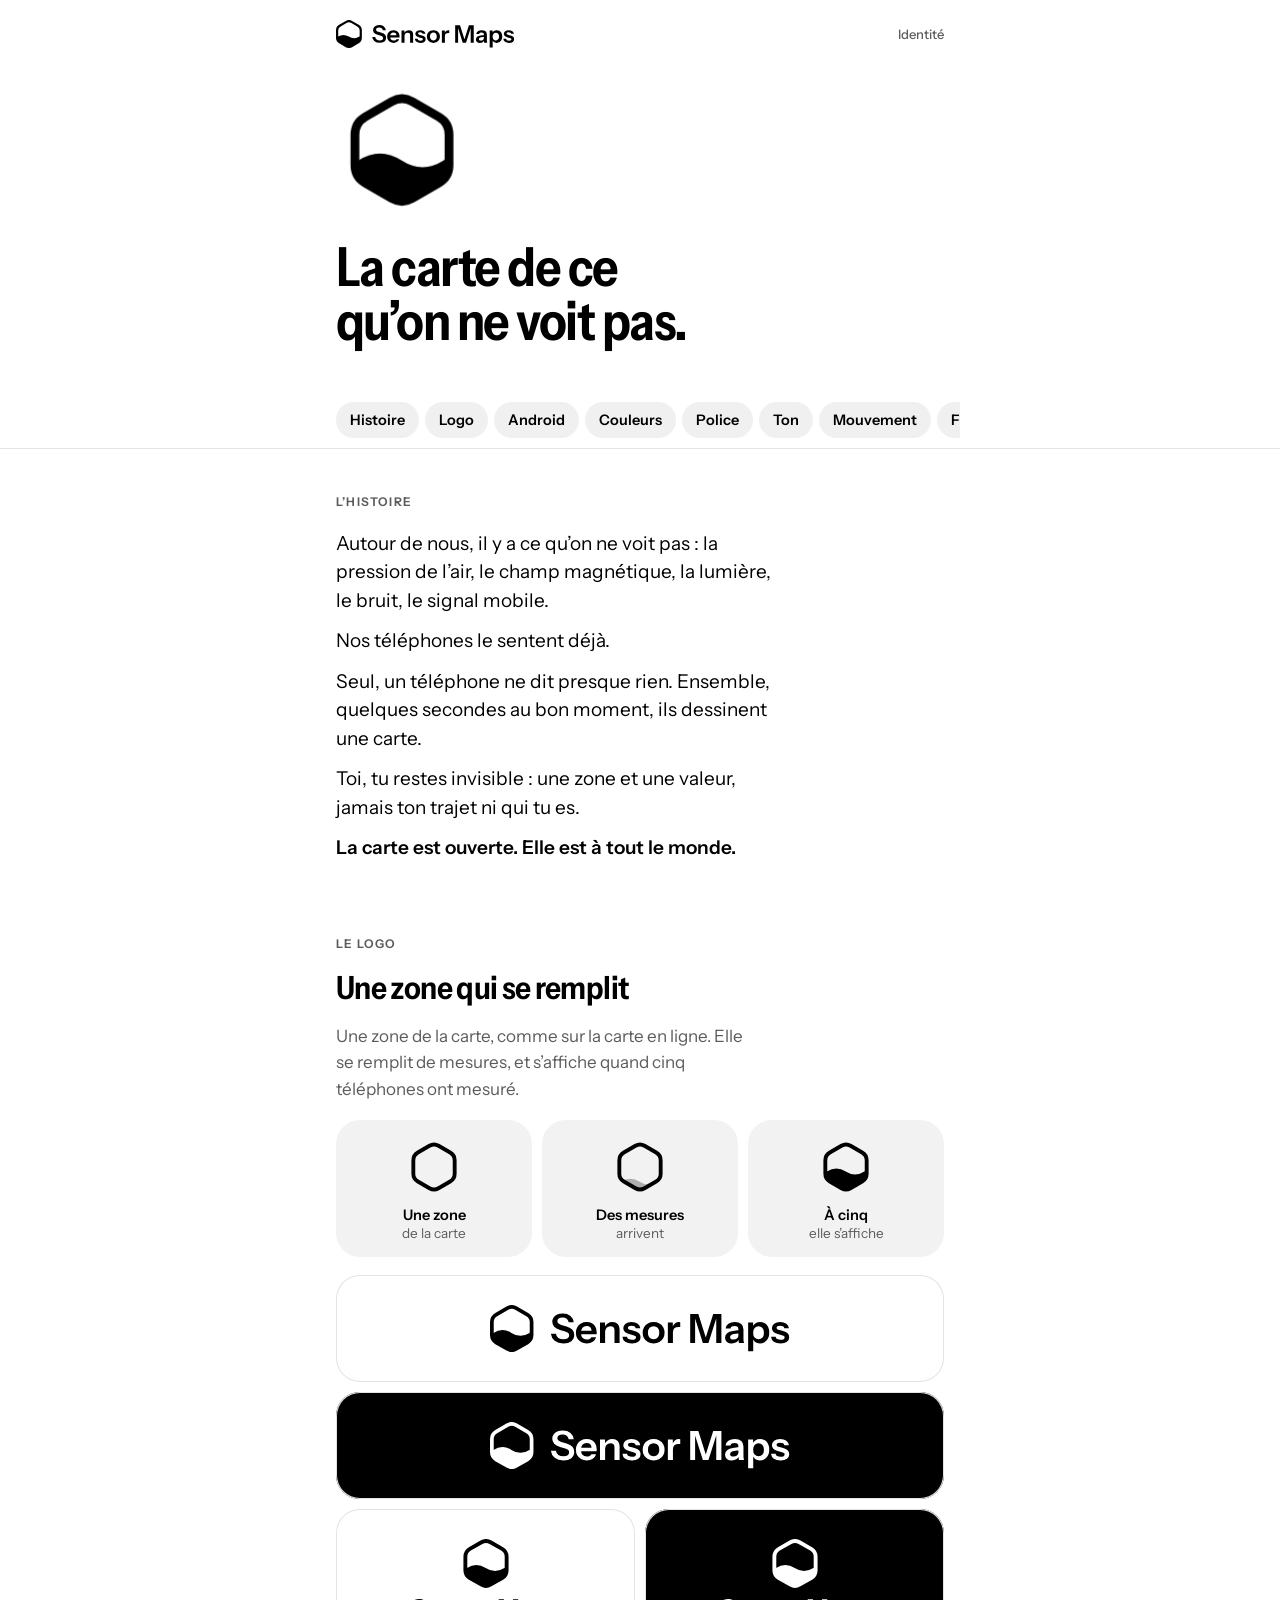
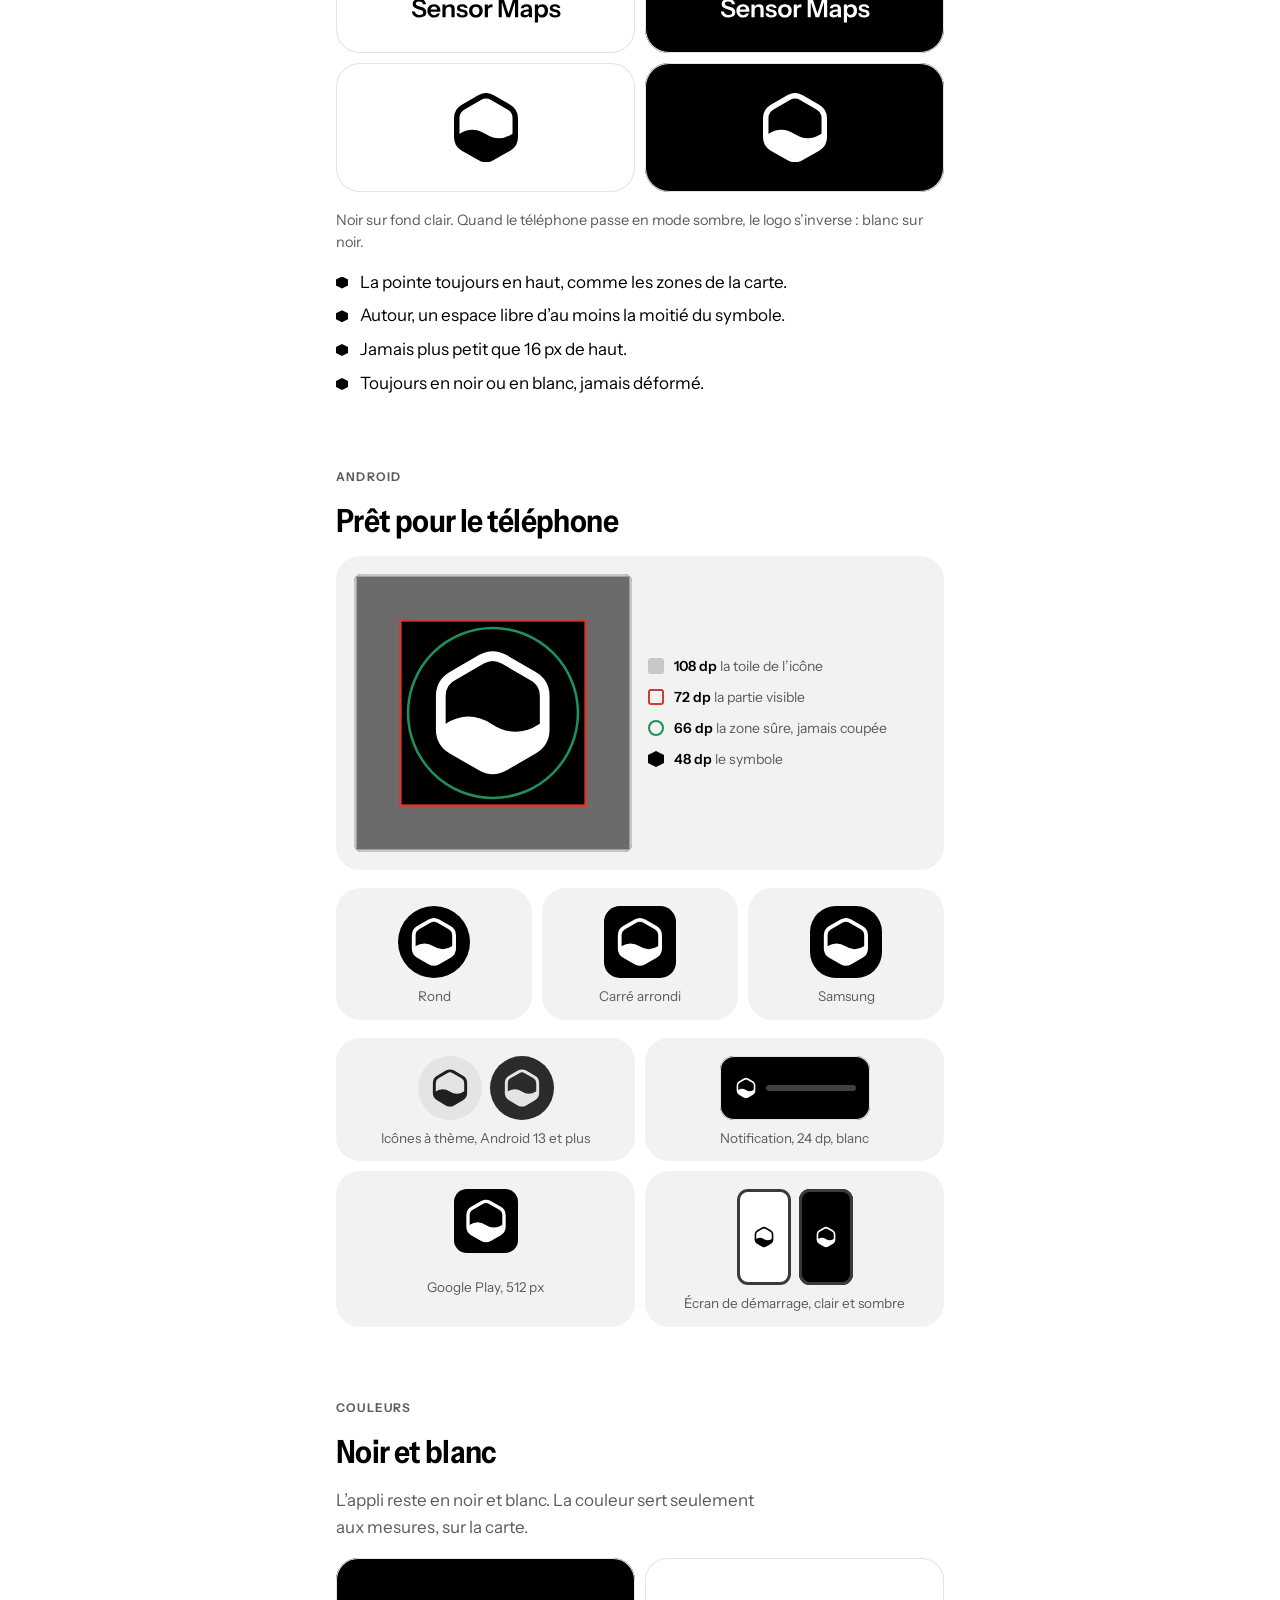
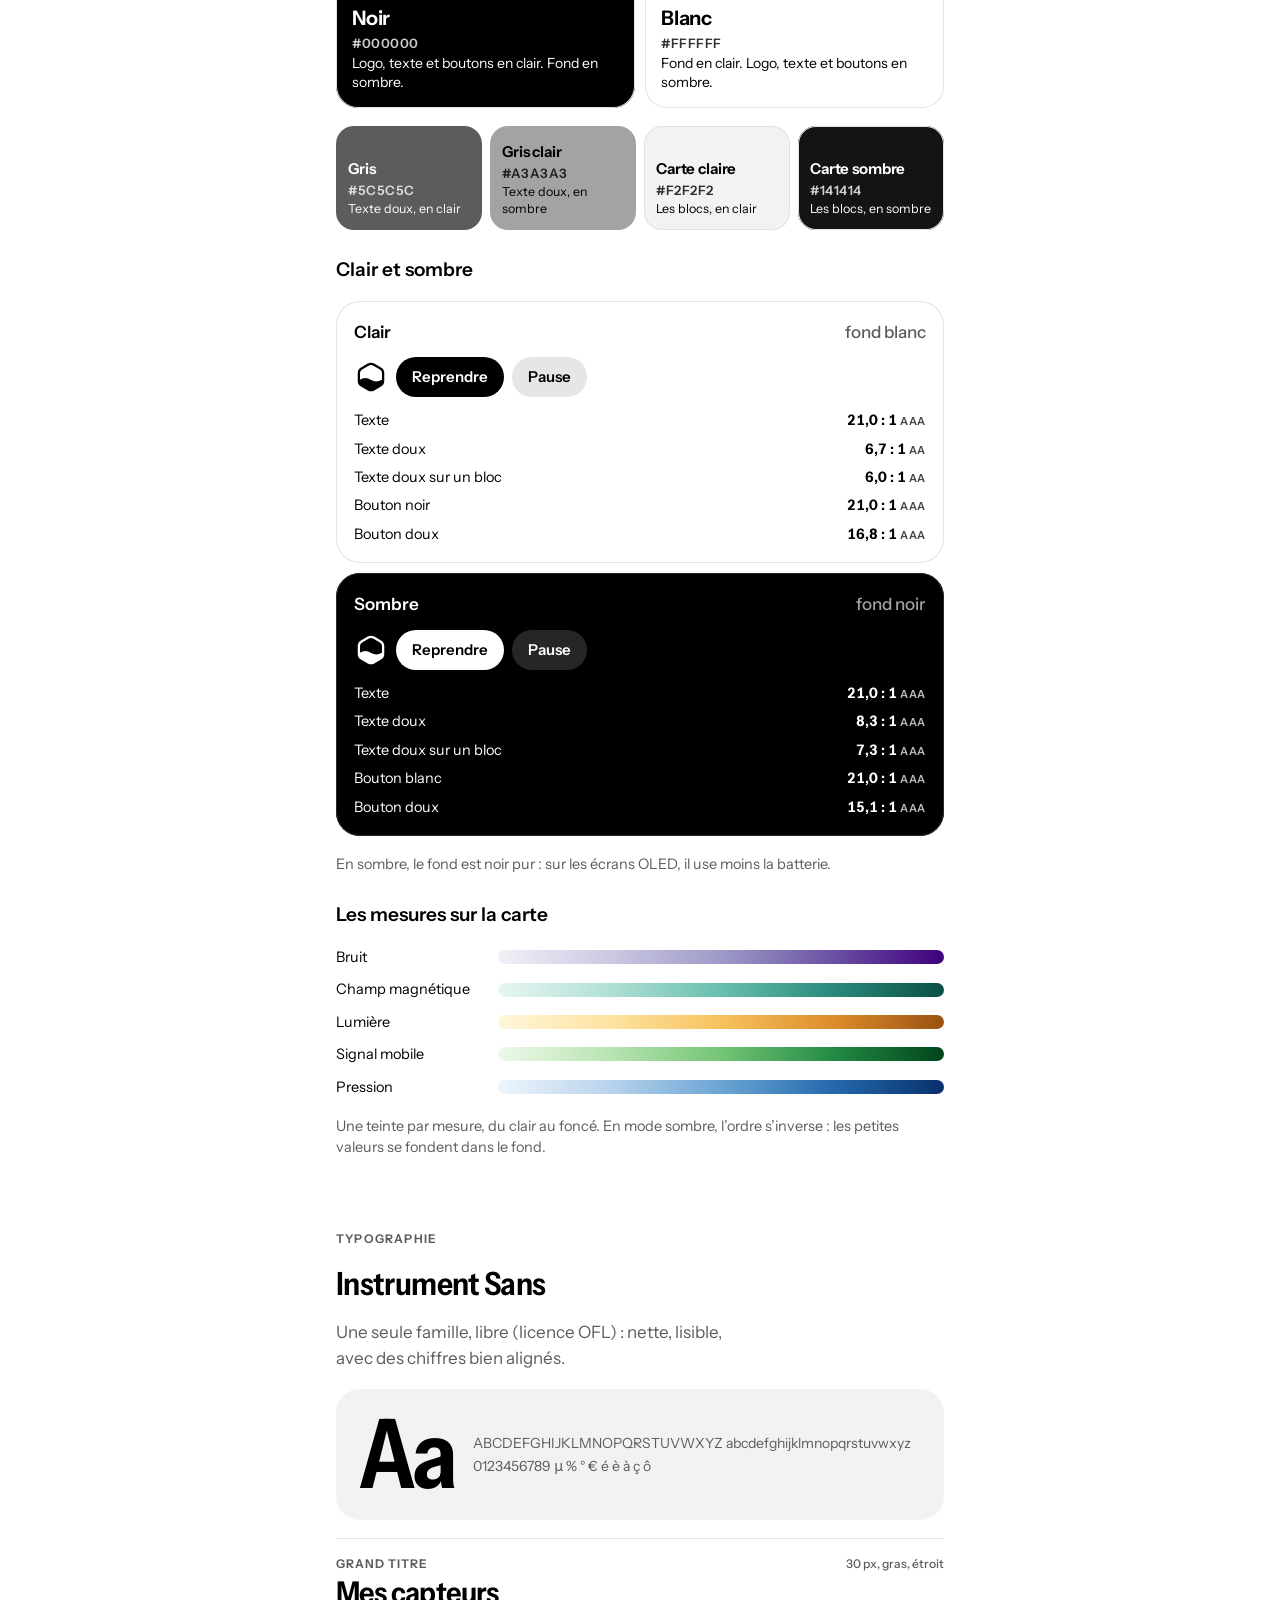
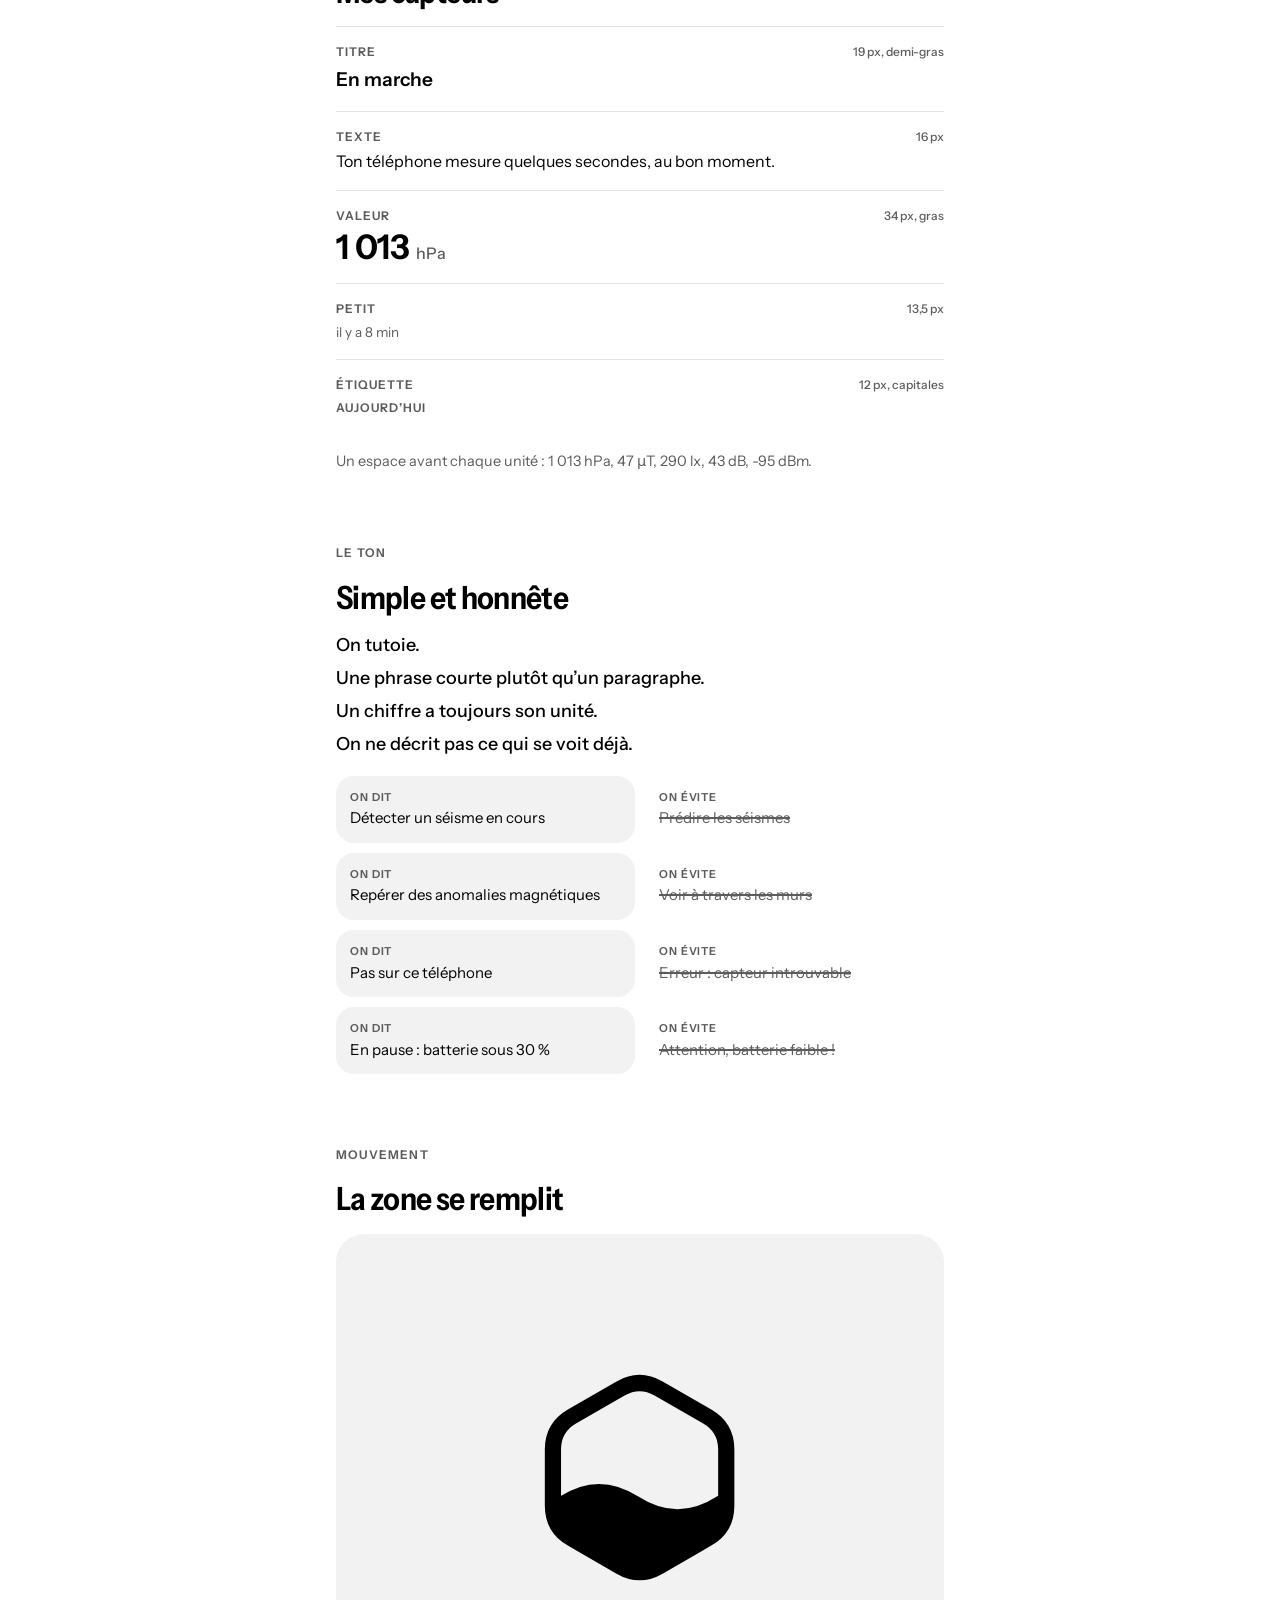
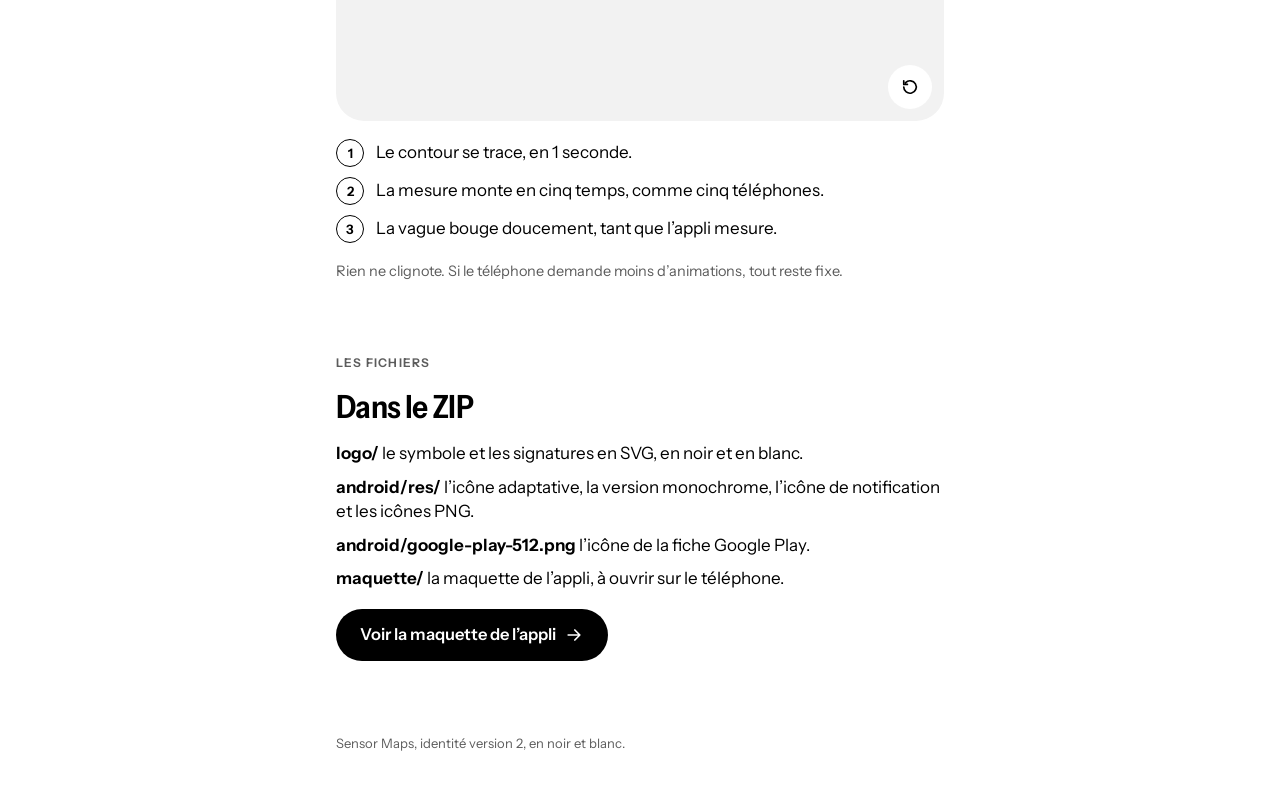
==== commit 94d17424: "Identité et maquette en noir et blanc Le logo et l'appli passent en noir et blanc : logo noir sur fo" ====
--- a/interface/identite/index.html
+++ b/interface/identite/index.html
@@ -4,32 +4,33 @@
 <meta charset="utf-8">
 <meta name="viewport" content="width=device-width, initial-scale=1, viewport-fit=cover">
 <meta name="color-scheme" content="light dark">
+<meta name="theme-color" content="#ffffff" media="(prefers-color-scheme: light)">
+<meta name="theme-color" content="#000000" media="(prefers-color-scheme: dark)">
 <title>Sensor Maps Identité</title>
 <link rel="preconnect" href="https://fonts.googleapis.com">
 <link rel="preconnect" href="https://fonts.gstatic.com" crossorigin>
 <link rel="stylesheet" href="https://fonts.googleapis.com/css2?family=Instrument+Sans:wdth,wght@75..100,400..700&display=swap">
 <style>
-/* Mise en page : une bande bleu nuit pour ouvrir, puis une colonne calme ; les visuels parlent, le texte reste court. */
+/* Mise en page : noir et blanc, une colonne calme ; le logo s'inverse avec le thème, la couleur ne sert qu'aux mesures. */
 :root{
-  --papier:#f4f7fa; --surface:#ffffff; --encre:#0e1b2a; --encre-2:#566477; --trait:#dce3ea; --puce:#e7edf4;
-  --nuit:#163e6c; --miel:#f6b73c; --action:#163e6c; --sur-action:#ffffff;
-  --logo-contour:#163e6c; --bande:#163e6c; --bande-encre:#ffffff; --bande-encre-2:#c9d8ec;
-  --guide-toile:#c9d3de; --guide-visible:#b93a30; --guide-sur:#1f8f5c;
+  --papier:#ffffff; --surface:#f2f2f2; --encre:#000000; --encre-2:#5c5c5c; --trait:#e3e3e3; --puce:#f0f0f0;
+  --logo:#000000; --action:#000000; --sur-action:#ffffff;
+  --guide-toile:#c7c7c7; --guide-visible:#d23c2f; --guide-sur:#1f8f5c;
   --focus:#2f6fd0;
   --texte:"Instrument Sans", system-ui, -apple-system, "Segoe UI", Roboto, "Noto Sans", sans-serif;
 }
 @media (prefers-color-scheme: dark){
   :root:not([data-theme="light"]){
-    --papier:#08121d; --surface:#0f1d2c; --encre:#e8eff7; --encre-2:#9aa9ba; --trait:#223244; --puce:#172739;
-    --action:#9cc2f5; --sur-action:#0e1b2a; --logo-contour:#ffffff; --bande:#12345b; --bande-encre-2:#b4c6de;
-    --guide-toile:#3a4b5e; --guide-visible:#ff8a7e; --guide-sur:#5fd39a; --focus:#8ab4ff;
+    --papier:#000000; --surface:#141414; --encre:#ffffff; --encre-2:#a3a3a3; --trait:#2a2a2a; --puce:#1f1f1f;
+    --logo:#ffffff; --action:#ffffff; --sur-action:#000000;
+    --guide-toile:#3a3a3a; --guide-visible:#ff8a7e; --guide-sur:#5fd39a; --focus:#8ab4ff;
     color-scheme:dark;
   }
 }
 :root[data-theme="dark"]{
-  --papier:#08121d; --surface:#0f1d2c; --encre:#e8eff7; --encre-2:#9aa9ba; --trait:#223244; --puce:#172739;
-  --action:#9cc2f5; --sur-action:#0e1b2a; --logo-contour:#ffffff; --bande:#12345b; --bande-encre-2:#b4c6de;
-  --guide-toile:#3a4b5e; --guide-visible:#ff8a7e; --guide-sur:#5fd39a; --focus:#8ab4ff;
+  --papier:#000000; --surface:#141414; --encre:#ffffff; --encre-2:#a3a3a3; --trait:#2a2a2a; --puce:#1f1f1f;
+  --logo:#ffffff; --action:#ffffff; --sur-action:#000000;
+  --guide-toile:#3a3a3a; --guide-visible:#ff8a7e; --guide-sur:#5fd39a; --focus:#8ab4ff;
   color-scheme:dark;
 }
 *{box-sizing:border-box}
@@ -40,14 +41,13 @@
 svg{display:block}
 .colonne{max-width:640px;margin:0 auto;padding-left:max(16px, env(safe-area-inset-left, 0px));padding-right:max(16px, env(safe-area-inset-right, 0px))}
 
-/* Bande d'ouverture */
-.bande{background:var(--bande);color:var(--bande-encre)}
-.bande .colonne{padding-block:20px 44px;display:grid;gap:28px}
-.bande-tete{display:flex;justify-content:space-between;align-items:center;gap:12px}
-.bande-tete svg{height:30px;width:auto}
-.bande-tete span{font-size:13px;color:var(--bande-encre-2);font-weight:500}
-.hero{display:grid;gap:22px;justify-items:start;cursor:pointer;-webkit-tap-highlight-color:transparent}
-.hero svg{width:132px;height:132px;color:var(--bande-encre);fill:var(--miel);overflow:visible}
+/* Ouverture */
+.ouverture{padding-block:20px 44px;display:grid;gap:36px}
+.tete{display:flex;justify-content:space-between;align-items:center;gap:12px}
+.tete svg{height:28px;width:auto;color:var(--logo);fill:var(--logo)}
+.tete span{font-size:13px;color:var(--encre-2);font-weight:500}
+.hero{display:grid;gap:24px;justify-items:start;cursor:pointer;-webkit-tap-highlight-color:transparent}
+.hero svg{width:132px;height:132px;color:var(--logo);fill:var(--logo);overflow:visible}
 h1{font-size:clamp(36px, 10vw, 54px);line-height:1;font-weight:650;font-stretch:86%;letter-spacing:-.028em;text-wrap:balance}
 
 /* Navigation des sections */
@@ -66,28 +66,25 @@
 .note{font-size:14.5px;color:var(--encre-2);line-height:1.45}
 .recit{display:grid;gap:12px;font-size:19px;line-height:1.5;max-width:34ch}
 .recit p:last-child{font-weight:600}
-.tuile{background:var(--surface);border-radius:24px;box-shadow:inset 0 0 0 1px var(--trait)}
+.tuile{background:var(--surface);border-radius:24px}
 
 /* Logo */
-.etapes{display:grid;grid-template-columns:repeat(3,1fr);gap:10px}
+.etapes{display:grid;grid-template-columns:repeat(3,minmax(0,1fr));gap:10px}
 .etapes li{display:grid;justify-items:center;gap:10px;padding:18px 8px 14px;text-align:center;font-size:13.5px;line-height:1.3;color:var(--encre-2)}
-.etapes svg{width:58px;height:58px;color:var(--logo-contour);fill:var(--miel)}
-.etapes .repos{fill:#c5cfda}
+.etapes svg{width:58px;height:58px;color:var(--logo);fill:var(--logo)}
+.etapes .repos{fill:var(--encre-2);opacity:.45}
 .etapes b{display:block;color:var(--encre);font-weight:600;font-size:14.5px}
 .planche{display:grid;gap:10px}
 .spec{display:grid;place-items:center;border-radius:24px;padding:30px 20px}
 .spec svg{width:100%;height:auto;max-width:300px}
-.spec.clair{background:#ffffff;box-shadow:inset 0 0 0 1px var(--trait)}
-.spec.nuit{background:#163e6c}
-.spec.encre{background:#08121d;box-shadow:inset 0 0 0 1px var(--trait)}
-.duo{display:grid;grid-template-columns:1fr 1fr;gap:10px}
+.spec.blanc{background:#ffffff;box-shadow:inset 0 0 0 1px var(--trait)}
+.spec.noir{background:#000000;box-shadow:inset 0 0 0 1px var(--trait)}
+.duo{display:grid;grid-template-columns:repeat(2,minmax(0,1fr));gap:10px}
 .duo .spec svg{max-width:150px}
-.trio{display:grid;grid-template-columns:repeat(3,1fr);gap:10px}
-.trio .spec{padding:22px 10px}
-.trio .spec svg{width:54px}
+.duo .spec.symbole svg{width:64px}
 .regles{display:grid;gap:10px}
 .regles li{display:flex;gap:12px;align-items:flex-start;line-height:1.4}
-.regles li::before{content:"";flex:none;width:12px;height:12px;margin-top:6px;border-radius:2px;background:var(--miel);clip-path:polygon(50% 0,100% 25%,100% 75%,50% 100%,0 75%,0 25%)}
+.regles li::before{content:"";flex:none;width:12px;height:12px;margin-top:6px;background:var(--encre);clip-path:polygon(50% 0,100% 25%,100% 75%,50% 100%,0 75%,0 25%)}
 
 /* Android */
 .adaptive{display:grid;grid-template-columns:minmax(0,1fr) minmax(0,1fr);gap:16px;align-items:center;padding:18px}
@@ -96,20 +93,21 @@
 .leg li{display:flex;gap:10px;align-items:flex-start}
 .leg i{flex:none;width:16px;height:16px;margin-top:1px;border-radius:3px}
 .leg b{color:var(--encre);font-weight:600}
-.formes{display:grid;grid-template-columns:repeat(3,1fr);gap:10px}
+.formes{display:grid;grid-template-columns:repeat(3,minmax(0,1fr));gap:10px}
 .formes li,.usages li{display:grid;justify-items:center;gap:10px;padding:18px 6px 14px;font-size:13.5px;line-height:1.3;color:var(--encre-2);text-align:center}
 .masque{width:72px;height:72px;overflow:hidden;position:relative}
 .masque svg{position:absolute;left:-18px;top:-18px;width:108px;height:108px}
-.usages{display:grid;grid-template-columns:1fr 1fr;gap:10px}
+.usages{display:grid;grid-template-columns:repeat(2,minmax(0,1fr));gap:10px}
 .icone-theme{width:64px;height:64px;border-radius:50%;display:grid;place-items:center}
 .icone-theme svg{width:44px;height:44px}
-.barre-etat{height:64px;width:100%;max-width:150px;border-radius:14px;background:#0b121b;display:flex;align-items:center;gap:8px;padding:0 14px;color:#ffffff}
+.barre-etat{height:64px;width:100%;max-width:150px;border-radius:14px;background:#000000;box-shadow:inset 0 0 0 1px var(--trait);display:flex;align-items:center;gap:8px;padding:0 14px;color:#ffffff}
 .barre-etat svg{width:24px;height:24px}
 .barre-etat span{flex:1;height:6px;border-radius:3px;background:#ffffff;opacity:.25}
-.play{width:64px;height:64px;border-radius:20%;overflow:hidden}
+.play{width:64px;height:64px;border-radius:20%;overflow:hidden;box-shadow:inset 0 0 0 1px var(--trait)}
 .play svg{width:100%;height:100%}
-.ecran-demarrage{width:64px;height:112px;border-radius:12px;background:#163e6c;display:grid;place-items:center;box-shadow:inset 0 0 0 3px #0b121b}
-.ecran-demarrage svg{width:30px;height:30px}
+.demarrages{display:flex;gap:8px}
+.ecran-demarrage{width:54px;height:96px;border-radius:11px;display:grid;place-items:center;box-shadow:inset 0 0 0 3px #3a3a3a}
+.ecran-demarrage svg{width:24px;height:24px}
 
 /* Couleurs */
 .nuancier{display:grid;grid-template-columns:repeat(2,minmax(0,1fr));gap:10px}
@@ -117,26 +115,27 @@
 .teinte b{font-size:20px;font-weight:650;letter-spacing:-.01em}
 .teinte code{font:600 13px/1.4 var(--texte);letter-spacing:.04em;text-transform:uppercase;opacity:.8}
 .teinte.bord{box-shadow:inset 0 0 0 1px var(--trait)}
-.nuancier.petit{grid-template-columns:repeat(2,minmax(0,1fr));gap:8px}
+.nuancier.petit{gap:8px}
+.nuancier.petit .teinte{min-height:104px;padding:12px;border-radius:18px;font-size:12.5px}
+.nuancier.petit .teinte b{font-size:15px}
 @media (min-width:520px){.nuancier.petit{grid-template-columns:repeat(4,minmax(0,1fr))}}
-.nuancier.petit .teinte{min-height:96px;padding:12px;border-radius:18px;font-size:12.5px}
-.nuancier.petit .teinte b{font-size:15px}
 .themes{display:grid;gap:10px}
 .theme{border-radius:24px;padding:18px;display:grid;gap:12px}
 .theme-tete{display:flex;justify-content:space-between;align-items:center;gap:10px;font-weight:600}
-.apercu{display:flex;gap:8px;flex-wrap:wrap}
+.apercu{display:flex;gap:8px;flex-wrap:wrap;align-items:center}
 .apercu span{display:inline-flex;align-items:center;min-height:40px;padding:0 16px;border-radius:20px;font-weight:600;font-size:15px}
+.apercu svg{width:34px;height:34px}
 .paires{display:grid;gap:6px;font-size:14.5px}
 .paires li{display:flex;justify-content:space-between;align-items:center;gap:10px}
 .ratio{font-variant-numeric:tabular-nums;font-weight:650;white-space:nowrap}
 .ratio::after{content:" AA";font-size:11px;letter-spacing:.06em;opacity:.7}
 .ratio.aaa::after{content:" AAA"}
 .rampes{display:grid;gap:10px}
-.rampes li{display:grid;grid-template-columns:150px 1fr;align-items:center;gap:12px;font-size:14.5px}
+.rampes li{display:grid;grid-template-columns:150px minmax(0,1fr);align-items:center;gap:12px;font-size:14.5px}
 .rampes i{height:14px;border-radius:7px}
 
 /* Typographie */
-.specimen{display:grid;grid-template-columns:auto 1fr;gap:18px;align-items:center;padding:22px}
+.specimen{display:grid;grid-template-columns:auto minmax(0,1fr);gap:18px;align-items:center;padding:22px}
 .aa{font-size:96px;line-height:.9;font-weight:650;font-stretch:88%;letter-spacing:-.03em}
 .jeu{font-size:14px;line-height:1.6;color:var(--encre-2);word-break:break-all}
 .echelle{display:grid}
@@ -155,17 +154,17 @@
 .principes{display:grid;gap:8px}
 .principes li{font-size:18px;line-height:1.4;font-weight:500}
 .dit{display:grid;gap:10px}
-.dit li{display:grid;grid-template-columns:1fr 1fr;gap:10px}
+.dit li{display:grid;grid-template-columns:repeat(2,minmax(0,1fr));gap:10px}
 .dit p{border-radius:18px;padding:14px;font-size:15px;line-height:1.35}
-.dit .oui{background:var(--surface);box-shadow:inset 0 0 0 1px var(--trait)}
+.dit .oui{background:var(--surface)}
 .dit .non{color:var(--encre-2)}
 .dit s{text-decoration-thickness:1.5px;text-decoration-color:var(--encre-2)}
-.dit small{display:block;font-size:11px;font-weight:650;letter-spacing:.08em;text-transform:uppercase;text-decoration:none;margin-bottom:4px;color:var(--encre-2)}
+.dit small{display:block;font-size:11px;font-weight:650;letter-spacing:.08em;text-transform:uppercase;margin-bottom:4px;color:var(--encre-2)}
 
 /* Mouvement */
-.scene{position:relative;aspect-ratio:5/4;max-width:100%;border-radius:28px;background:var(--bande);display:grid;place-items:center;cursor:pointer;-webkit-tap-highlight-color:transparent}
-.scene > svg{width:40%;height:auto;color:var(--bande-encre);fill:var(--miel);overflow:visible}
-.rejouer{position:absolute;right:12px;bottom:12px;width:44px;height:44px;border-radius:50%;background:rgba(255,255,255,.14);color:var(--bande-encre);display:grid;place-items:center}
+.scene{position:relative;aspect-ratio:5/4;max-width:100%;border-radius:28px;background:var(--surface);display:grid;place-items:center;cursor:pointer;-webkit-tap-highlight-color:transparent}
+.scene > svg{width:40%;height:auto;color:var(--logo);fill:var(--logo);overflow:visible}
+.rejouer{position:absolute;right:12px;bottom:12px;width:44px;height:44px;border-radius:50%;background:var(--papier);color:var(--encre);display:grid;place-items:center}
 .rejouer svg{width:20px;height:20px}
 .temps{display:grid;gap:10px;counter-reset:t}
 .temps li{display:flex;gap:12px;align-items:baseline;line-height:1.4}
@@ -208,13 +207,11 @@
   <symbol id="i-fleche" viewBox="0 0 24 24"><path d="M5 12h14M13 6l6 6-6 6" fill="none" stroke="currentColor" stroke-width="2" stroke-linecap="round" stroke-linejoin="round"/></symbol>
 </defs></svg>
 
-<header class="bande" lang="fr">
-  <div class="colonne">
-    <div class="bande-tete"><svg viewBox="0 0 1033.29 162" aria-hidden="true"><g transform="translate(-21.16 -14.93) scale(2)"><defs><clipPath id="st-clip"><path d="M40.5 13.33Q48 9 55.5 13.33L74.27 24.17Q81.77 28.5 81.77 37.16L81.77 58.84Q81.77 67.5 74.27 71.83L55.5 82.67Q48 87 40.5 82.67L21.73 71.83Q14.23 67.5 14.23 58.84L14.23 37.16Q14.23 28.5 21.73 24.17Z"/></clipPath></defs><g clip-path="url(#st-clip)"><path fill="#f6b73c" d="M-45.5 55.5Q-30 45.5 -14.5 55.5T16.5 55.5T47.5 55.5T78.5 55.5T109.5 55.5V100H-45.5Z"/></g><path d="M40.5 12.83Q48 8.5 55.5 12.83L74.71 23.92Q82.21 28.25 82.21 36.91L82.21 59.09Q82.21 67.75 74.71 72.08L55.5 83.17Q48 87.5 40.5 83.17L21.29 72.08Q13.79 67.75 13.79 59.09L13.79 36.91Q13.79 28.25 21.29 23.92Z" fill="none" stroke="#ffffff" stroke-width="6.4" stroke-linejoin="round"/></g><path fill="#ffffff" transform="translate(205.51 131) scale(0.13889)" d="M341 9Q205 9 124.5 -53.5Q44 -116 30 -230H155Q164 -164 214 -127.5Q264 -91 345 -91Q412 -91 447.5 -115.5Q483 -140 483 -184Q483 -223 461 -247Q439 -271 387 -286L257 -325Q158 -355 111.5 -404Q65 -453 65 -527Q65 -589 97 -635Q129 -681 187.5 -706Q246 -731 324 -731Q444 -731 515.5 -672.5Q587 -614 597 -514H472Q461 -574 422 -602.5Q383 -631 317 -631Q259 -631 225 -608Q191 -585 191 -545Q191 -512 211.5 -489Q232 -466 288 -449L420 -409Q519 -380 564 -330Q609 -280 609 -203Q609 -101 538.5 -46Q468 9 341 9ZM919 10Q838 10 777.5 -24Q717 -58 683.5 -118Q650 -178 650 -256Q650 -334 683.5 -393.5Q717 -453 777 -486.5Q837 -520 917 -520Q993 -520 1049 -488.5Q1105 -457 1136 -400Q1167 -343 1167 -267Q1167 -253 1166 -241Q1165 -229 1163 -217H728V-305H1066L1040 -281Q1040 -353 1007 -389Q974 -425 915 -425Q851 -425 813.5 -381Q776 -337 776 -254Q776 -172 813.5 -128.5Q851 -85 920 -85Q960 -85 990 -100Q1020 -115 1034 -146H1153Q1128 -74 1068.5 -32Q1009 10 919 10ZM1249 0V-510H1372V-390H1375V0ZM1607 0V-322Q1607 -369 1583 -393Q1559 -417 1513 -417Q1473 -417 1441.5 -399Q1410 -381 1392.5 -349Q1375 -317 1375 -275L1362 -397Q1388 -453 1438 -486.5Q1488 -520 1558 -520Q1641 -520 1687.5 -473Q1734 -426 1734 -348V0ZM2042 10Q1936 10 1873 -34.5Q1810 -79 1804 -158H1919Q1924 -119 1956 -99Q1988 -79 2042 -79Q2091 -79 2115.5 -94.5Q2140 -110 2140 -139Q2140 -160 2126 -173.5Q2112 -187 2073 -196L1991 -215Q1907 -233 1866.5 -271.5Q1826 -310 1826 -368Q1826 -439 1880.5 -479.5Q1935 -520 2031 -520Q2126 -520 2183.5 -479.5Q2241 -439 2247 -368H2132Q2127 -399 2100.5 -415Q2074 -431 2028 -431Q1985 -431 1963 -417.5Q1941 -404 1941 -378Q1941 -358 1958 -344.5Q1975 -331 2015 -321L2103 -301Q2178 -284 2216.5 -242Q2255 -200 2255 -143Q2255 -70 2199 -30Q2143 10 2042 10ZM2578 10Q2497 10 2435.5 -24Q2374 -58 2340 -118.5Q2306 -179 2306 -257Q2306 -335 2340 -394Q2374 -453 2435.5 -486.5Q2497 -520 2578 -520Q2660 -520 2721 -486.5Q2782 -453 2816 -394Q2850 -335 2850 -257Q2850 -179 2815.5 -118.5Q2781 -58 2720 -24Q2659 10 2578 10ZM2578 -91Q2618 -91 2650 -111.5Q2682 -132 2700 -169.5Q2718 -207 2718 -258Q2718 -333 2678.5 -376Q2639 -419 2578 -419Q2517 -419 2477 -376Q2437 -333 2437 -258Q2437 -207 2455.5 -169.5Q2474 -132 2505.5 -111.5Q2537 -91 2578 -91ZM2931 0V-510H3054V-387H3057V0ZM3057 -266 3044 -387Q3062 -452 3105 -486Q3148 -520 3208 -520Q3229 -520 3238 -516V-397Q3233 -399 3224 -399.5Q3215 -400 3202 -400Q3129 -400 3093 -368Q3057 -336 3057 -266ZM3485 0V-720H3687L3907 -26H3836L4056 -720H4259V0H4131V-677H4152L3938 0H3799L3587 -671H3607V0ZM4694 0Q4689 -20 4686.5 -44Q4684 -68 4684 -102H4680V-344Q4680 -384 4657.5 -404.5Q4635 -425 4589 -425Q4544 -425 4517.5 -408.5Q4491 -392 4485 -361H4364Q4372 -432 4432 -476Q4492 -520 4593 -520Q4698 -520 4752 -472.5Q4806 -425 4806 -333V-102Q4806 -78 4809.5 -53Q4813 -28 4820 0ZM4517 10Q4440 10 4394.5 -28.5Q4349 -67 4349 -132Q4349 -202 4400 -243Q4451 -284 4544 -298L4703 -322V-242L4565 -221Q4520 -214 4497.5 -196Q4475 -178 4475 -146Q4475 -117 4496 -101.5Q4517 -86 4554 -86Q4608 -86 4644 -113Q4680 -140 4680 -179L4694 -102Q4674 -47 4628.5 -18.5Q4583 10 4517 10ZM5213 10Q5140 10 5094.5 -24.5Q5049 -59 5038 -120L5048 -121V205H4922V-510H5045V-395L5035 -397Q5049 -454 5099 -487Q5149 -520 5221 -520Q5289 -520 5339.5 -487.5Q5390 -455 5418 -396Q5446 -337 5446 -257Q5446 -176 5417 -116Q5388 -56 5336 -23Q5284 10 5213 10ZM5181 -94Q5242 -94 5278 -136.5Q5314 -179 5314 -256Q5314 -333 5277.5 -375Q5241 -417 5180 -417Q5120 -417 5083 -374.5Q5046 -332 5046 -255Q5046 -178 5083 -136Q5120 -94 5181 -94ZM5728 10Q5622 10 5559 -34.5Q5496 -79 5490 -158H5605Q5610 -119 5642 -99Q5674 -79 5728 -79Q5777 -79 5801.5 -94.5Q5826 -110 5826 -139Q5826 -160 5812 -173.5Q5798 -187 5759 -196L5677 -215Q5593 -233 5552.5 -271.5Q5512 -310 5512 -368Q5512 -439 5566.5 -479.5Q5621 -520 5717 -520Q5812 -520 5869.5 -479.5Q5927 -439 5933 -368H5818Q5813 -399 5786.5 -415Q5760 -431 5714 -431Q5671 -431 5649 -417.5Q5627 -404 5627 -378Q5627 -358 5644 -344.5Q5661 -331 5701 -321L5789 -301Q5864 -284 5902.5 -242Q5941 -200 5941 -143Q5941 -70 5885 -30Q5829 10 5728 10Z"/></svg><span>Identité</span></div>
-    <div class="hero" role="button" tabindex="0" aria-label="Rejouer l’animation du logo">
-      <svg viewBox="0 0 96 96" aria-hidden="true"><defs><clipPath id="hero-clip"><path d="M40.5 13.33Q48 9 55.5 13.33L74.27 24.17Q81.77 28.5 81.77 37.16L81.77 58.84Q81.77 67.5 74.27 71.83L55.5 82.67Q48 87 40.5 82.67L21.73 71.83Q14.23 67.5 14.23 58.84L14.23 37.16Q14.23 28.5 21.73 24.17Z"/></clipPath></defs><g clip-path="url(#hero-clip)"><g class="z-niveau"><path class="z-vague" d="M-45.5 55.5Q-30 45.5 -14.5 55.5T16.5 55.5T47.5 55.5T78.5 55.5T109.5 55.5T140.5 55.5T171.5 55.5V100H-45.5Z"/></g></g><path class="z-contour" pathLength="1" d="M40.5 12.83Q48 8.5 55.5 12.83L74.71 23.92Q82.21 28.25 82.21 36.91L82.21 59.09Q82.21 67.75 74.71 72.08L55.5 83.17Q48 87.5 40.5 83.17L21.29 72.08Q13.79 67.75 13.79 59.09L13.79 36.91Q13.79 28.25 21.29 23.92Z" fill="none" stroke="currentColor" stroke-width="6.4" stroke-linejoin="round"/></svg>
-      <h1>La carte de ce qu’on ne voit pas.</h1>
-    </div>
+<header class="colonne ouverture" lang="fr">
+  <div class="tete"><svg viewBox="0 0 1033.29 162" aria-hidden="true"><g transform="translate(-21.16 -14.93) scale(2)"><defs><clipPath id="st-clip"><path d="M40.5 13.33Q48 9 55.5 13.33L74.27 24.17Q81.77 28.5 81.77 37.16L81.77 58.84Q81.77 67.5 74.27 71.83L55.5 82.67Q48 87 40.5 82.67L21.73 71.83Q14.23 67.5 14.23 58.84L14.23 37.16Q14.23 28.5 21.73 24.17Z"/></clipPath></defs><g clip-path="url(#st-clip)"><path fill="currentColor" d="M-45.5 55.5Q-30 45.5 -14.5 55.5T16.5 55.5T47.5 55.5T78.5 55.5T109.5 55.5V100H-45.5Z"/></g><path d="M40.5 12.83Q48 8.5 55.5 12.83L74.71 23.92Q82.21 28.25 82.21 36.91L82.21 59.09Q82.21 67.75 74.71 72.08L55.5 83.17Q48 87.5 40.5 83.17L21.29 72.08Q13.79 67.75 13.79 59.09L13.79 36.91Q13.79 28.25 21.29 23.92Z" fill="none" stroke="currentColor" stroke-width="6.4" stroke-linejoin="round"/></g><path fill="currentColor" transform="translate(205.51 131) scale(0.13889)" d="M341 9Q205 9 124.5 -53.5Q44 -116 30 -230H155Q164 -164 214 -127.5Q264 -91 345 -91Q412 -91 447.5 -115.5Q483 -140 483 -184Q483 -223 461 -247Q439 -271 387 -286L257 -325Q158 -355 111.5 -404Q65 -453 65 -527Q65 -589 97 -635Q129 -681 187.5 -706Q246 -731 324 -731Q444 -731 515.5 -672.5Q587 -614 597 -514H472Q461 -574 422 -602.5Q383 -631 317 -631Q259 -631 225 -608Q191 -585 191 -545Q191 -512 211.5 -489Q232 -466 288 -449L420 -409Q519 -380 564 -330Q609 -280 609 -203Q609 -101 538.5 -46Q468 9 341 9ZM919 10Q838 10 777.5 -24Q717 -58 683.5 -118Q650 -178 650 -256Q650 -334 683.5 -393.5Q717 -453 777 -486.5Q837 -520 917 -520Q993 -520 1049 -488.5Q1105 -457 1136 -400Q1167 -343 1167 -267Q1167 -253 1166 -241Q1165 -229 1163 -217H728V-305H1066L1040 -281Q1040 -353 1007 -389Q974 -425 915 -425Q851 -425 813.5 -381Q776 -337 776 -254Q776 -172 813.5 -128.5Q851 -85 920 -85Q960 -85 990 -100Q1020 -115 1034 -146H1153Q1128 -74 1068.5 -32Q1009 10 919 10ZM1249 0V-510H1372V-390H1375V0ZM1607 0V-322Q1607 -369 1583 -393Q1559 -417 1513 -417Q1473 -417 1441.5 -399Q1410 -381 1392.5 -349Q1375 -317 1375 -275L1362 -397Q1388 -453 1438 -486.5Q1488 -520 1558 -520Q1641 -520 1687.5 -473Q1734 -426 1734 -348V0ZM2042 10Q1936 10 1873 -34.5Q1810 -79 1804 -158H1919Q1924 -119 1956 -99Q1988 -79 2042 -79Q2091 -79 2115.5 -94.5Q2140 -110 2140 -139Q2140 -160 2126 -173.5Q2112 -187 2073 -196L1991 -215Q1907 -233 1866.5 -271.5Q1826 -310 1826 -368Q1826 -439 1880.5 -479.5Q1935 -520 2031 -520Q2126 -520 2183.5 -479.5Q2241 -439 2247 -368H2132Q2127 -399 2100.5 -415Q2074 -431 2028 -431Q1985 -431 1963 -417.5Q1941 -404 1941 -378Q1941 -358 1958 -344.5Q1975 -331 2015 -321L2103 -301Q2178 -284 2216.5 -242Q2255 -200 2255 -143Q2255 -70 2199 -30Q2143 10 2042 10ZM2578 10Q2497 10 2435.5 -24Q2374 -58 2340 -118.5Q2306 -179 2306 -257Q2306 -335 2340 -394Q2374 -453 2435.5 -486.5Q2497 -520 2578 -520Q2660 -520 2721 -486.5Q2782 -453 2816 -394Q2850 -335 2850 -257Q2850 -179 2815.5 -118.5Q2781 -58 2720 -24Q2659 10 2578 10ZM2578 -91Q2618 -91 2650 -111.5Q2682 -132 2700 -169.5Q2718 -207 2718 -258Q2718 -333 2678.5 -376Q2639 -419 2578 -419Q2517 -419 2477 -376Q2437 -333 2437 -258Q2437 -207 2455.5 -169.5Q2474 -132 2505.5 -111.5Q2537 -91 2578 -91ZM2931 0V-510H3054V-387H3057V0ZM3057 -266 3044 -387Q3062 -452 3105 -486Q3148 -520 3208 -520Q3229 -520 3238 -516V-397Q3233 -399 3224 -399.5Q3215 -400 3202 -400Q3129 -400 3093 -368Q3057 -336 3057 -266ZM3485 0V-720H3687L3907 -26H3836L4056 -720H4259V0H4131V-677H4152L3938 0H3799L3587 -671H3607V0ZM4694 0Q4689 -20 4686.5 -44Q4684 -68 4684 -102H4680V-344Q4680 -384 4657.5 -404.5Q4635 -425 4589 -425Q4544 -425 4517.5 -408.5Q4491 -392 4485 -361H4364Q4372 -432 4432 -476Q4492 -520 4593 -520Q4698 -520 4752 -472.5Q4806 -425 4806 -333V-102Q4806 -78 4809.5 -53Q4813 -28 4820 0ZM4517 10Q4440 10 4394.5 -28.5Q4349 -67 4349 -132Q4349 -202 4400 -243Q4451 -284 4544 -298L4703 -322V-242L4565 -221Q4520 -214 4497.5 -196Q4475 -178 4475 -146Q4475 -117 4496 -101.5Q4517 -86 4554 -86Q4608 -86 4644 -113Q4680 -140 4680 -179L4694 -102Q4674 -47 4628.5 -18.5Q4583 10 4517 10ZM5213 10Q5140 10 5094.5 -24.5Q5049 -59 5038 -120L5048 -121V205H4922V-510H5045V-395L5035 -397Q5049 -454 5099 -487Q5149 -520 5221 -520Q5289 -520 5339.5 -487.5Q5390 -455 5418 -396Q5446 -337 5446 -257Q5446 -176 5417 -116Q5388 -56 5336 -23Q5284 10 5213 10ZM5181 -94Q5242 -94 5278 -136.5Q5314 -179 5314 -256Q5314 -333 5277.5 -375Q5241 -417 5180 -417Q5120 -417 5083 -374.5Q5046 -332 5046 -255Q5046 -178 5083 -136Q5120 -94 5181 -94ZM5728 10Q5622 10 5559 -34.5Q5496 -79 5490 -158H5605Q5610 -119 5642 -99Q5674 -79 5728 -79Q5777 -79 5801.5 -94.5Q5826 -110 5826 -139Q5826 -160 5812 -173.5Q5798 -187 5759 -196L5677 -215Q5593 -233 5552.5 -271.5Q5512 -310 5512 -368Q5512 -439 5566.5 -479.5Q5621 -520 5717 -520Q5812 -520 5869.5 -479.5Q5927 -439 5933 -368H5818Q5813 -399 5786.5 -415Q5760 -431 5714 -431Q5671 -431 5649 -417.5Q5627 -404 5627 -378Q5627 -358 5644 -344.5Q5661 -331 5701 -321L5789 -301Q5864 -284 5902.5 -242Q5941 -200 5941 -143Q5941 -70 5885 -30Q5829 10 5728 10Z"/></svg><span>Identité</span></div>
+  <div class="hero" role="button" tabindex="0" aria-label="Rejouer l’animation du logo">
+    <svg viewBox="0 0 96 96" aria-hidden="true"><defs><clipPath id="hero-clip"><path d="M40.5 13.33Q48 9 55.5 13.33L74.27 24.17Q81.77 28.5 81.77 37.16L81.77 58.84Q81.77 67.5 74.27 71.83L55.5 82.67Q48 87 40.5 82.67L21.73 71.83Q14.23 67.5 14.23 58.84L14.23 37.16Q14.23 28.5 21.73 24.17Z"/></clipPath></defs><g clip-path="url(#hero-clip)"><g class="z-niveau"><path class="z-vague" d="M-45.5 55.5Q-30 45.5 -14.5 55.5T16.5 55.5T47.5 55.5T78.5 55.5T109.5 55.5T140.5 55.5T171.5 55.5V100H-45.5Z"/></g></g><path class="z-contour" pathLength="1" d="M40.5 12.83Q48 8.5 55.5 12.83L74.71 23.92Q82.21 28.25 82.21 36.91L82.21 59.09Q82.21 67.75 74.71 72.08L55.5 83.17Q48 87.5 40.5 83.17L21.29 72.08Q13.79 67.75 13.79 59.09L13.79 36.91Q13.79 28.25 21.29 23.92Z" fill="none" stroke="currentColor" stroke-width="6.4" stroke-linejoin="round"/></svg>
+    <h1>La carte de ce qu’on ne voit pas.</h1>
   </div>
 </header>
 
@@ -245,16 +242,17 @@
       <li class="tuile"><svg viewBox="0 0 96 96" aria-hidden="true"><defs><clipPath id="e3-clip"><path d="M40.5 13.33Q48 9 55.5 13.33L74.27 24.17Q81.77 28.5 81.77 37.16L81.77 58.84Q81.77 67.5 74.27 71.83L55.5 82.67Q48 87 40.5 82.67L21.73 71.83Q14.23 67.5 14.23 58.84L14.23 37.16Q14.23 28.5 21.73 24.17Z"/></clipPath></defs><g clip-path="url(#e3-clip)"><path d="M-45.5 55.5Q-30 45.5 -14.5 55.5T16.5 55.5T47.5 55.5T78.5 55.5T109.5 55.5V100H-45.5Z"/></g><path d="M40.5 12.83Q48 8.5 55.5 12.83L74.71 23.92Q82.21 28.25 82.21 36.91L82.21 59.09Q82.21 67.75 74.71 72.08L55.5 83.17Q48 87.5 40.5 83.17L21.29 72.08Q13.79 67.75 13.79 59.09L13.79 36.91Q13.79 28.25 21.29 23.92Z" fill="none" stroke="currentColor" stroke-width="6.4" stroke-linejoin="round"/></svg><span><b>À cinq</b>elle s’affiche</span></li>
     </ol>
     <div class="planche">
-      <figure class="spec clair"><svg viewBox="0 0 1033.29 162" aria-hidden="true"><g transform="translate(-21.16 -14.93) scale(2)"><defs><clipPath id="s1-clip"><path d="M40.5 13.33Q48 9 55.5 13.33L74.27 24.17Q81.77 28.5 81.77 37.16L81.77 58.84Q81.77 67.5 74.27 71.83L55.5 82.67Q48 87 40.5 82.67L21.73 71.83Q14.23 67.5 14.23 58.84L14.23 37.16Q14.23 28.5 21.73 24.17Z"/></clipPath></defs><g clip-path="url(#s1-clip)"><path fill="#f6b73c" d="M-45.5 55.5Q-30 45.5 -14.5 55.5T16.5 55.5T47.5 55.5T78.5 55.5T109.5 55.5V100H-45.5Z"/></g><path d="M40.5 12.83Q48 8.5 55.5 12.83L74.71 23.92Q82.21 28.25 82.21 36.91L82.21 59.09Q82.21 67.75 74.71 72.08L55.5 83.17Q48 87.5 40.5 83.17L21.29 72.08Q13.79 67.75 13.79 59.09L13.79 36.91Q13.79 28.25 21.29 23.92Z" fill="none" stroke="#163e6c" stroke-width="6.4" stroke-linejoin="round"/></g><path fill="#163e6c" transform="translate(205.51 131) scale(0.13889)" d="M341 9Q205 9 124.5 -53.5Q44 -116 30 -230H155Q164 -164 214 -127.5Q264 -91 345 -91Q412 -91 447.5 -115.5Q483 -140 483 -184Q483 -223 461 -247Q439 -271 387 -286L257 -325Q158 -355 111.5 -404Q65 -453 65 -527Q65 -589 97 -635Q129 -681 187.5 -706Q246 -731 324 -731Q444 -731 515.5 -672.5Q587 -614 597 -514H472Q461 -574 422 -602.5Q383 -631 317 -631Q259 -631 225 -608Q191 -585 191 -545Q191 -512 211.5 -489Q232 -466 288 -449L420 -409Q519 -380 564 -330Q609 -280 609 -203Q609 -101 538.5 -46Q468 9 341 9ZM919 10Q838 10 777.5 -24Q717 -58 683.5 -118Q650 -178 650 -256Q650 -334 683.5 -393.5Q717 -453 777 -486.5Q837 -520 917 -520Q993 -520 1049 -488.5Q1105 -457 1136 -400Q1167 -343 1167 -267Q1167 -253 1166 -241Q1165 -229 1163 -217H728V-305H1066L1040 -281Q1040 -353 1007 -389Q974 -425 915 -425Q851 -425 813.5 -381Q776 -337 776 -254Q776 -172 813.5 -128.5Q851 -85 920 -85Q960 -85 990 -100Q1020 -115 1034 -146H1153Q1128 -74 1068.5 -32Q1009 10 919 10ZM1249 0V-510H1372V-390H1375V0ZM1607 0V-322Q1607 -369 1583 -393Q1559 -417 1513 -417Q1473 -417 1441.5 -399Q1410 -381 1392.5 -349Q1375 -317 1375 -275L1362 -397Q1388 -453 1438 -486.5Q1488 -520 1558 -520Q1641 -520 1687.5 -473Q1734 -426 1734 -348V0ZM2042 10Q1936 10 1873 -34.5Q1810 -79 1804 -158H1919Q1924 -119 1956 -99Q1988 -79 2042 -79Q2091 -79 2115.5 -94.5Q2140 -110 2140 -139Q2140 -160 2126 -173.5Q2112 -187 2073 -196L1991 -215Q1907 -233 1866.5 -271.5Q1826 -310 1826 -368Q1826 -439 1880.5 -479.5Q1935 -520 2031 -520Q2126 -520 2183.5 -479.5Q2241 -439 2247 -368H2132Q2127 -399 2100.5 -415Q2074 -431 2028 -431Q1985 -431 1963 -417.5Q1941 -404 1941 -378Q1941 -358 1958 -344.5Q1975 -331 2015 -321L2103 -301Q2178 -284 2216.5 -242Q2255 -200 2255 -143Q2255 -70 2199 -30Q2143 10 2042 10ZM2578 10Q2497 10 2435.5 -24Q2374 -58 2340 -118.5Q2306 -179 2306 -257Q2306 -335 2340 -394Q2374 -453 2435.5 -486.5Q2497 -520 2578 -520Q2660 -520 2721 -486.5Q2782 -453 2816 -394Q2850 -335 2850 -257Q2850 -179 2815.5 -118.5Q2781 -58 2720 -24Q2659 10 2578 10ZM2578 -91Q2618 -91 2650 -111.5Q2682 -132 2700 -169.5Q2718 -207 2718 -258Q2718 -333 2678.5 -376Q2639 -419 2578 -419Q2517 -419 2477 -376Q2437 -333 2437 -258Q2437 -207 2455.5 -169.5Q2474 -132 2505.5 -111.5Q2537 -91 2578 -91ZM2931 0V-510H3054V-387H3057V0ZM3057 -266 3044 -387Q3062 -452 3105 -486Q3148 -520 3208 -520Q3229 -520 3238 -516V-397Q3233 -399 3224 -399.5Q3215 -400 3202 -400Q3129 -400 3093 -368Q3057 -336 3057 -266ZM3485 0V-720H3687L3907 -26H3836L4056 -720H4259V0H4131V-677H4152L3938 0H3799L3587 -671H3607V0ZM4694 0Q4689 -20 4686.5 -44Q4684 -68 4684 -102H4680V-344Q4680 -384 4657.5 -404.5Q4635 -425 4589 -425Q4544 -425 4517.5 -408.5Q4491 -392 4485 -361H4364Q4372 -432 4432 -476Q4492 -520 4593 -520Q4698 -520 4752 -472.5Q4806 -425 4806 -333V-102Q4806 -78 4809.5 -53Q4813 -28 4820 0ZM4517 10Q4440 10 4394.5 -28.5Q4349 -67 4349 -132Q4349 -202 4400 -243Q4451 -284 4544 -298L4703 -322V-242L4565 -221Q4520 -214 4497.5 -196Q4475 -178 4475 -146Q4475 -117 4496 -101.5Q4517 -86 4554 -86Q4608 -86 4644 -113Q4680 -140 4680 -179L4694 -102Q4674 -47 4628.5 -18.5Q4583 10 4517 10ZM5213 10Q5140 10 5094.5 -24.5Q5049 -59 5038 -120L5048 -121V205H4922V-510H5045V-395L5035 -397Q5049 -454 5099 -487Q5149 -520 5221 -520Q5289 -520 5339.5 -487.5Q5390 -455 5418 -396Q5446 -337 5446 -257Q5446 -176 5417 -116Q5388 -56 5336 -23Q5284 10 5213 10ZM5181 -94Q5242 -94 5278 -136.5Q5314 -179 5314 -256Q5314 -333 5277.5 -375Q5241 -417 5180 -417Q5120 -417 5083 -374.5Q5046 -332 5046 -255Q5046 -178 5083 -136Q5120 -94 5181 -94ZM5728 10Q5622 10 5559 -34.5Q5496 -79 5490 -158H5605Q5610 -119 5642 -99Q5674 -79 5728 -79Q5777 -79 5801.5 -94.5Q5826 -110 5826 -139Q5826 -160 5812 -173.5Q5798 -187 5759 -196L5677 -215Q5593 -233 5552.5 -271.5Q5512 -310 5512 -368Q5512 -439 5566.5 -479.5Q5621 -520 5717 -520Q5812 -520 5869.5 -479.5Q5927 -439 5933 -368H5818Q5813 -399 5786.5 -415Q5760 -431 5714 -431Q5671 -431 5649 -417.5Q5627 -404 5627 -378Q5627 -358 5644 -344.5Q5661 -331 5701 -321L5789 -301Q5864 -284 5902.5 -242Q5941 -200 5941 -143Q5941 -70 5885 -30Q5829 10 5728 10Z"/></svg></figure>
-      <figure class="spec nuit"><svg viewBox="0 0 1033.29 162" aria-hidden="true"><g transform="translate(-21.16 -14.93) scale(2)"><defs><clipPath id="s2-clip"><path d="M40.5 13.33Q48 9 55.5 13.33L74.27 24.17Q81.77 28.5 81.77 37.16L81.77 58.84Q81.77 67.5 74.27 71.83L55.5 82.67Q48 87 40.5 82.67L21.73 71.83Q14.23 67.5 14.23 58.84L14.23 37.16Q14.23 28.5 21.73 24.17Z"/></clipPath></defs><g clip-path="url(#s2-clip)"><path fill="#f6b73c" d="M-45.5 55.5Q-30 45.5 -14.5 55.5T16.5 55.5T47.5 55.5T78.5 55.5T109.5 55.5V100H-45.5Z"/></g><path d="M40.5 12.83Q48 8.5 55.5 12.83L74.71 23.92Q82.21 28.25 82.21 36.91L82.21 59.09Q82.21 67.75 74.71 72.08L55.5 83.17Q48 87.5 40.5 83.17L21.29 72.08Q13.79 67.75 13.79 59.09L13.79 36.91Q13.79 28.25 21.29 23.92Z" fill="none" stroke="#ffffff" stroke-width="6.4" stroke-linejoin="round"/></g><path fill="#ffffff" transform="translate(205.51 131) scale(0.13889)" d="M341 9Q205 9 124.5 -53.5Q44 -116 30 -230H155Q164 -164 214 -127.5Q264 -91 345 -91Q412 -91 447.5 -115.5Q483 -140 483 -184Q483 -223 461 -247Q439 -271 387 -286L257 -325Q158 -355 111.5 -404Q65 -453 65 -527Q65 -589 97 -635Q129 -681 187.5 -706Q246 -731 324 -731Q444 -731 515.5 -672.5Q587 -614 597 -514H472Q461 -574 422 -602.5Q383 -631 317 -631Q259 -631 225 -608Q191 -585 191 -545Q191 -512 211.5 -489Q232 -466 288 -449L420 -409Q519 -380 564 -330Q609 -280 609 -203Q609 -101 538.5 -46Q468 9 341 9ZM919 10Q838 10 777.5 -24Q717 -58 683.5 -118Q650 -178 650 -256Q650 -334 683.5 -393.5Q717 -453 777 -486.5Q837 -520 917 -520Q993 -520 1049 -488.5Q1105 -457 1136 -400Q1167 -343 1167 -267Q1167 -253 1166 -241Q1165 -229 1163 -217H728V-305H1066L1040 -281Q1040 -353 1007 -389Q974 -425 915 -425Q851 -425 813.5 -381Q776 -337 776 -254Q776 -172 813.5 -128.5Q851 -85 920 -85Q960 -85 990 -100Q1020 -115 1034 -146H1153Q1128 -74 1068.5 -32Q1009 10 919 10ZM1249 0V-510H1372V-390H1375V0ZM1607 0V-322Q1607 -369 1583 -393Q1559 -417 1513 -417Q1473 -417 1441.5 -399Q1410 -381 1392.5 -349Q1375 -317 1375 -275L1362 -397Q1388 -453 1438 -486.5Q1488 -520 1558 -520Q1641 -520 1687.5 -473Q1734 -426 1734 -348V0ZM2042 10Q1936 10 1873 -34.5Q1810 -79 1804 -158H1919Q1924 -119 1956 -99Q1988 -79 2042 -79Q2091 -79 2115.5 -94.5Q2140 -110 2140 -139Q2140 -160 2126 -173.5Q2112 -187 2073 -196L1991 -215Q1907 -233 1866.5 -271.5Q1826 -310 1826 -368Q1826 -439 1880.5 -479.5Q1935 -520 2031 -520Q2126 -520 2183.5 -479.5Q2241 -439 2247 -368H2132Q2127 -399 2100.5 -415Q2074 -431 2028 -431Q1985 -431 1963 -417.5Q1941 -404 1941 -378Q1941 -358 1958 -344.5Q1975 -331 2015 -321L2103 -301Q2178 -284 2216.5 -242Q2255 -200 2255 -143Q2255 -70 2199 -30Q2143 10 2042 10ZM2578 10Q2497 10 2435.5 -24Q2374 -58 2340 -118.5Q2306 -179 2306 -257Q2306 -335 2340 -394Q2374 -453 2435.5 -486.5Q2497 -520 2578 -520Q2660 -520 2721 -486.5Q2782 -453 2816 -394Q2850 -335 2850 -257Q2850 -179 2815.5 -118.5Q2781 -58 2720 -24Q2659 10 2578 10ZM2578 -91Q2618 -91 2650 -111.5Q2682 -132 2700 -169.5Q2718 -207 2718 -258Q2718 -333 2678.5 -376Q2639 -419 2578 -419Q2517 -419 2477 -376Q2437 -333 2437 -258Q2437 -207 2455.5 -169.5Q2474 -132 2505.5 -111.5Q2537 -91 2578 -91ZM2931 0V-510H3054V-387H3057V0ZM3057 -266 3044 -387Q3062 -452 3105 -486Q3148 -520 3208 -520Q3229 -520 3238 -516V-397Q3233 -399 3224 -399.5Q3215 -400 3202 -400Q3129 -400 3093 -368Q3057 -336 3057 -266ZM3485 0V-720H3687L3907 -26H3836L4056 -720H4259V0H4131V-677H4152L3938 0H3799L3587 -671H3607V0ZM4694 0Q4689 -20 4686.5 -44Q4684 -68 4684 -102H4680V-344Q4680 -384 4657.5 -404.5Q4635 -425 4589 -425Q4544 -425 4517.5 -408.5Q4491 -392 4485 -361H4364Q4372 -432 4432 -476Q4492 -520 4593 -520Q4698 -520 4752 -472.5Q4806 -425 4806 -333V-102Q4806 -78 4809.5 -53Q4813 -28 4820 0ZM4517 10Q4440 10 4394.5 -28.5Q4349 -67 4349 -132Q4349 -202 4400 -243Q4451 -284 4544 -298L4703 -322V-242L4565 -221Q4520 -214 4497.5 -196Q4475 -178 4475 -146Q4475 -117 4496 -101.5Q4517 -86 4554 -86Q4608 -86 4644 -113Q4680 -140 4680 -179L4694 -102Q4674 -47 4628.5 -18.5Q4583 10 4517 10ZM5213 10Q5140 10 5094.5 -24.5Q5049 -59 5038 -120L5048 -121V205H4922V-510H5045V-395L5035 -397Q5049 -454 5099 -487Q5149 -520 5221 -520Q5289 -520 5339.5 -487.5Q5390 -455 5418 -396Q5446 -337 5446 -257Q5446 -176 5417 -116Q5388 -56 5336 -23Q5284 10 5213 10ZM5181 -94Q5242 -94 5278 -136.5Q5314 -179 5314 -256Q5314 -333 5277.5 -375Q5241 -417 5180 -417Q5120 -417 5083 -374.5Q5046 -332 5046 -255Q5046 -178 5083 -136Q5120 -94 5181 -94ZM5728 10Q5622 10 5559 -34.5Q5496 -79 5490 -158H5605Q5610 -119 5642 -99Q5674 -79 5728 -79Q5777 -79 5801.5 -94.5Q5826 -110 5826 -139Q5826 -160 5812 -173.5Q5798 -187 5759 -196L5677 -215Q5593 -233 5552.5 -271.5Q5512 -310 5512 -368Q5512 -439 5566.5 -479.5Q5621 -520 5717 -520Q5812 -520 5869.5 -479.5Q5927 -439 5933 -368H5818Q5813 -399 5786.5 -415Q5760 -431 5714 -431Q5671 -431 5649 -417.5Q5627 -404 5627 -378Q5627 -358 5644 -344.5Q5661 -331 5701 -321L5789 -301Q5864 -284 5902.5 -242Q5941 -200 5941 -143Q5941 -70 5885 -30Q5829 10 5728 10Z"/></svg></figure>
-      <div class="duo"><figure class="spec clair"><svg viewBox="0 0 827.78 466.72" aria-hidden="true"><g transform="translate(254.03 -24.88) scale(3.33)"><defs><clipPath id="s3-clip"><path d="M40.5 13.33Q48 9 55.5 13.33L74.27 24.17Q81.77 28.5 81.77 37.16L81.77 58.84Q81.77 67.5 74.27 71.83L55.5 82.67Q48 87 40.5 82.67L21.73 71.83Q14.23 67.5 14.23 58.84L14.23 37.16Q14.23 28.5 21.73 24.17Z"/></clipPath></defs><g clip-path="url(#s3-clip)"><path fill="#f6b73c" d="M-45.5 55.5Q-30 45.5 -14.5 55.5T16.5 55.5T47.5 55.5T78.5 55.5T109.5 55.5V100H-45.5Z"/></g><path d="M40.5 12.83Q48 8.5 55.5 12.83L74.71 23.92Q82.21 28.25 82.21 36.91L82.21 59.09Q82.21 67.75 74.71 72.08L55.5 83.17Q48 87.5 40.5 83.17L21.29 72.08Q13.79 67.75 13.79 59.09L13.79 36.91Q13.79 28.25 21.29 23.92Z" fill="none" stroke="#163e6c" stroke-width="6.4" stroke-linejoin="round"/></g><path fill="#163e6c" transform="translate(0 432) scale(0.13889)" d="M341 9Q205 9 124.5 -53.5Q44 -116 30 -230H155Q164 -164 214 -127.5Q264 -91 345 -91Q412 -91 447.5 -115.5Q483 -140 483 -184Q483 -223 461 -247Q439 -271 387 -286L257 -325Q158 -355 111.5 -404Q65 -453 65 -527Q65 -589 97 -635Q129 -681 187.5 -706Q246 -731 324 -731Q444 -731 515.5 -672.5Q587 -614 597 -514H472Q461 -574 422 -602.5Q383 -631 317 -631Q259 -631 225 -608Q191 -585 191 -545Q191 -512 211.5 -489Q232 -466 288 -449L420 -409Q519 -380 564 -330Q609 -280 609 -203Q609 -101 538.5 -46Q468 9 341 9ZM919 10Q838 10 777.5 -24Q717 -58 683.5 -118Q650 -178 650 -256Q650 -334 683.5 -393.5Q717 -453 777 -486.5Q837 -520 917 -520Q993 -520 1049 -488.5Q1105 -457 1136 -400Q1167 -343 1167 -267Q1167 -253 1166 -241Q1165 -229 1163 -217H728V-305H1066L1040 -281Q1040 -353 1007 -389Q974 -425 915 -425Q851 -425 813.5 -381Q776 -337 776 -254Q776 -172 813.5 -128.5Q851 -85 920 -85Q960 -85 990 -100Q1020 -115 1034 -146H1153Q1128 -74 1068.5 -32Q1009 10 919 10ZM1249 0V-510H1372V-390H1375V0ZM1607 0V-322Q1607 -369 1583 -393Q1559 -417 1513 -417Q1473 -417 1441.5 -399Q1410 -381 1392.5 -349Q1375 -317 1375 -275L1362 -397Q1388 -453 1438 -486.5Q1488 -520 1558 -520Q1641 -520 1687.5 -473Q1734 -426 1734 -348V0ZM2042 10Q1936 10 1873 -34.5Q1810 -79 1804 -158H1919Q1924 -119 1956 -99Q1988 -79 2042 -79Q2091 -79 2115.5 -94.5Q2140 -110 2140 -139Q2140 -160 2126 -173.5Q2112 -187 2073 -196L1991 -215Q1907 -233 1866.5 -271.5Q1826 -310 1826 -368Q1826 -439 1880.5 -479.5Q1935 -520 2031 -520Q2126 -520 2183.5 -479.5Q2241 -439 2247 -368H2132Q2127 -399 2100.5 -415Q2074 -431 2028 -431Q1985 -431 1963 -417.5Q1941 -404 1941 -378Q1941 -358 1958 -344.5Q1975 -331 2015 -321L2103 -301Q2178 -284 2216.5 -242Q2255 -200 2255 -143Q2255 -70 2199 -30Q2143 10 2042 10ZM2578 10Q2497 10 2435.5 -24Q2374 -58 2340 -118.5Q2306 -179 2306 -257Q2306 -335 2340 -394Q2374 -453 2435.5 -486.5Q2497 -520 2578 -520Q2660 -520 2721 -486.5Q2782 -453 2816 -394Q2850 -335 2850 -257Q2850 -179 2815.5 -118.5Q2781 -58 2720 -24Q2659 10 2578 10ZM2578 -91Q2618 -91 2650 -111.5Q2682 -132 2700 -169.5Q2718 -207 2718 -258Q2718 -333 2678.5 -376Q2639 -419 2578 -419Q2517 -419 2477 -376Q2437 -333 2437 -258Q2437 -207 2455.5 -169.5Q2474 -132 2505.5 -111.5Q2537 -91 2578 -91ZM2931 0V-510H3054V-387H3057V0ZM3057 -266 3044 -387Q3062 -452 3105 -486Q3148 -520 3208 -520Q3229 -520 3238 -516V-397Q3233 -399 3224 -399.5Q3215 -400 3202 -400Q3129 -400 3093 -368Q3057 -336 3057 -266ZM3485 0V-720H3687L3907 -26H3836L4056 -720H4259V0H4131V-677H4152L3938 0H3799L3587 -671H3607V0ZM4694 0Q4689 -20 4686.5 -44Q4684 -68 4684 -102H4680V-344Q4680 -384 4657.5 -404.5Q4635 -425 4589 -425Q4544 -425 4517.5 -408.5Q4491 -392 4485 -361H4364Q4372 -432 4432 -476Q4492 -520 4593 -520Q4698 -520 4752 -472.5Q4806 -425 4806 -333V-102Q4806 -78 4809.5 -53Q4813 -28 4820 0ZM4517 10Q4440 10 4394.5 -28.5Q4349 -67 4349 -132Q4349 -202 4400 -243Q4451 -284 4544 -298L4703 -322V-242L4565 -221Q4520 -214 4497.5 -196Q4475 -178 4475 -146Q4475 -117 4496 -101.5Q4517 -86 4554 -86Q4608 -86 4644 -113Q4680 -140 4680 -179L4694 -102Q4674 -47 4628.5 -18.5Q4583 10 4517 10ZM5213 10Q5140 10 5094.5 -24.5Q5049 -59 5038 -120L5048 -121V205H4922V-510H5045V-395L5035 -397Q5049 -454 5099 -487Q5149 -520 5221 -520Q5289 -520 5339.5 -487.5Q5390 -455 5418 -396Q5446 -337 5446 -257Q5446 -176 5417 -116Q5388 -56 5336 -23Q5284 10 5213 10ZM5181 -94Q5242 -94 5278 -136.5Q5314 -179 5314 -256Q5314 -333 5277.5 -375Q5241 -417 5180 -417Q5120 -417 5083 -374.5Q5046 -332 5046 -255Q5046 -178 5083 -136Q5120 -94 5181 -94ZM5728 10Q5622 10 5559 -34.5Q5496 -79 5490 -158H5605Q5610 -119 5642 -99Q5674 -79 5728 -79Q5777 -79 5801.5 -94.5Q5826 -110 5826 -139Q5826 -160 5812 -173.5Q5798 -187 5759 -196L5677 -215Q5593 -233 5552.5 -271.5Q5512 -310 5512 -368Q5512 -439 5566.5 -479.5Q5621 -520 5717 -520Q5812 -520 5869.5 -479.5Q5927 -439 5933 -368H5818Q5813 -399 5786.5 -415Q5760 -431 5714 -431Q5671 -431 5649 -417.5Q5627 -404 5627 -378Q5627 -358 5644 -344.5Q5661 -331 5701 -321L5789 -301Q5864 -284 5902.5 -242Q5941 -200 5941 -143Q5941 -70 5885 -30Q5829 10 5728 10Z"/></svg></figure><figure class="spec encre"><svg viewBox="0 0 827.78 466.72" aria-hidden="true"><g transform="translate(254.03 -24.88) scale(3.33)"><defs><clipPath id="s4-clip"><path d="M40.5 13.33Q48 9 55.5 13.33L74.27 24.17Q81.77 28.5 81.77 37.16L81.77 58.84Q81.77 67.5 74.27 71.83L55.5 82.67Q48 87 40.5 82.67L21.73 71.83Q14.23 67.5 14.23 58.84L14.23 37.16Q14.23 28.5 21.73 24.17Z"/></clipPath></defs><g clip-path="url(#s4-clip)"><path fill="#f6b73c" d="M-45.5 55.5Q-30 45.5 -14.5 55.5T16.5 55.5T47.5 55.5T78.5 55.5T109.5 55.5V100H-45.5Z"/></g><path d="M40.5 12.83Q48 8.5 55.5 12.83L74.71 23.92Q82.21 28.25 82.21 36.91L82.21 59.09Q82.21 67.75 74.71 72.08L55.5 83.17Q48 87.5 40.5 83.17L21.29 72.08Q13.79 67.75 13.79 59.09L13.79 36.91Q13.79 28.25 21.29 23.92Z" fill="none" stroke="#ffffff" stroke-width="6.4" stroke-linejoin="round"/></g><path fill="#ffffff" transform="translate(0 432) scale(0.13889)" d="M341 9Q205 9 124.5 -53.5Q44 -116 30 -230H155Q164 -164 214 -127.5Q264 -91 345 -91Q412 -91 447.5 -115.5Q483 -140 483 -184Q483 -223 461 -247Q439 -271 387 -286L257 -325Q158 -355 111.5 -404Q65 -453 65 -527Q65 -589 97 -635Q129 -681 187.5 -706Q246 -731 324 -731Q444 -731 515.5 -672.5Q587 -614 597 -514H472Q461 -574 422 -602.5Q383 -631 317 -631Q259 -631 225 -608Q191 -585 191 -545Q191 -512 211.5 -489Q232 -466 288 -449L420 -409Q519 -380 564 -330Q609 -280 609 -203Q609 -101 538.5 -46Q468 9 341 9ZM919 10Q838 10 777.5 -24Q717 -58 683.5 -118Q650 -178 650 -256Q650 -334 683.5 -393.5Q717 -453 777 -486.5Q837 -520 917 -520Q993 -520 1049 -488.5Q1105 -457 1136 -400Q1167 -343 1167 -267Q1167 -253 1166 -241Q1165 -229 1163 -217H728V-305H1066L1040 -281Q1040 -353 1007 -389Q974 -425 915 -425Q851 -425 813.5 -381Q776 -337 776 -254Q776 -172 813.5 -128.5Q851 -85 920 -85Q960 -85 990 -100Q1020 -115 1034 -146H1153Q1128 -74 1068.5 -32Q1009 10 919 10ZM1249 0V-510H1372V-390H1375V0ZM1607 0V-322Q1607 -369 1583 -393Q1559 -417 1513 -417Q1473 -417 1441.5 -399Q1410 -381 1392.5 -349Q1375 -317 1375 -275L1362 -397Q1388 -453 1438 -486.5Q1488 -520 1558 -520Q1641 -520 1687.5 -473Q1734 -426 1734 -348V0ZM2042 10Q1936 10 1873 -34.5Q1810 -79 1804 -158H1919Q1924 -119 1956 -99Q1988 -79 2042 -79Q2091 -79 2115.5 -94.5Q2140 -110 2140 -139Q2140 -160 2126 -173.5Q2112 -187 2073 -196L1991 -215Q1907 -233 1866.5 -271.5Q1826 -310 1826 -368Q1826 -439 1880.5 -479.5Q1935 -520 2031 -520Q2126 -520 2183.5 -479.5Q2241 -439 2247 -368H2132Q2127 -399 2100.5 -415Q2074 -431 2028 -431Q1985 -431 1963 -417.5Q1941 -404 1941 -378Q1941 -358 1958 -344.5Q1975 -331 2015 -321L2103 -301Q2178 -284 2216.5 -242Q2255 -200 2255 -143Q2255 -70 2199 -30Q2143 10 2042 10ZM2578 10Q2497 10 2435.5 -24Q2374 -58 2340 -118.5Q2306 -179 2306 -257Q2306 -335 2340 -394Q2374 -453 2435.5 -486.5Q2497 -520 2578 -520Q2660 -520 2721 -486.5Q2782 -453 2816 -394Q2850 -335 2850 -257Q2850 -179 2815.5 -118.5Q2781 -58 2720 -24Q2659 10 2578 10ZM2578 -91Q2618 -91 2650 -111.5Q2682 -132 2700 -169.5Q2718 -207 2718 -258Q2718 -333 2678.5 -376Q2639 -419 2578 -419Q2517 -419 2477 -376Q2437 -333 2437 -258Q2437 -207 2455.5 -169.5Q2474 -132 2505.5 -111.5Q2537 -91 2578 -91ZM2931 0V-510H3054V-387H3057V0ZM3057 -266 3044 -387Q3062 -452 3105 -486Q3148 -520 3208 -520Q3229 -520 3238 -516V-397Q3233 -399 3224 -399.5Q3215 -400 3202 -400Q3129 -400 3093 -368Q3057 -336 3057 -266ZM3485 0V-720H3687L3907 -26H3836L4056 -720H4259V0H4131V-677H4152L3938 0H3799L3587 -671H3607V0ZM4694 0Q4689 -20 4686.5 -44Q4684 -68 4684 -102H4680V-344Q4680 -384 4657.5 -404.5Q4635 -425 4589 -425Q4544 -425 4517.5 -408.5Q4491 -392 4485 -361H4364Q4372 -432 4432 -476Q4492 -520 4593 -520Q4698 -520 4752 -472.5Q4806 -425 4806 -333V-102Q4806 -78 4809.5 -53Q4813 -28 4820 0ZM4517 10Q4440 10 4394.5 -28.5Q4349 -67 4349 -132Q4349 -202 4400 -243Q4451 -284 4544 -298L4703 -322V-242L4565 -221Q4520 -214 4497.5 -196Q4475 -178 4475 -146Q4475 -117 4496 -101.5Q4517 -86 4554 -86Q4608 -86 4644 -113Q4680 -140 4680 -179L4694 -102Q4674 -47 4628.5 -18.5Q4583 10 4517 10ZM5213 10Q5140 10 5094.5 -24.5Q5049 -59 5038 -120L5048 -121V205H4922V-510H5045V-395L5035 -397Q5049 -454 5099 -487Q5149 -520 5221 -520Q5289 -520 5339.5 -487.5Q5390 -455 5418 -396Q5446 -337 5446 -257Q5446 -176 5417 -116Q5388 -56 5336 -23Q5284 10 5213 10ZM5181 -94Q5242 -94 5278 -136.5Q5314 -179 5314 -256Q5314 -333 5277.5 -375Q5241 -417 5180 -417Q5120 -417 5083 -374.5Q5046 -332 5046 -255Q5046 -178 5083 -136Q5120 -94 5181 -94ZM5728 10Q5622 10 5559 -34.5Q5496 -79 5490 -158H5605Q5610 -119 5642 -99Q5674 -79 5728 -79Q5777 -79 5801.5 -94.5Q5826 -110 5826 -139Q5826 -160 5812 -173.5Q5798 -187 5759 -196L5677 -215Q5593 -233 5552.5 -271.5Q5512 -310 5512 -368Q5512 -439 5566.5 -479.5Q5621 -520 5717 -520Q5812 -520 5869.5 -479.5Q5927 -439 5933 -368H5818Q5813 -399 5786.5 -415Q5760 -431 5714 -431Q5671 -431 5649 -417.5Q5627 -404 5627 -378Q5627 -358 5644 -344.5Q5661 -331 5701 -321L5789 -301Q5864 -284 5902.5 -242Q5941 -200 5941 -143Q5941 -70 5885 -30Q5829 10 5728 10Z"/></svg></figure></div>
-      <div class="trio"><figure class="spec clair"><svg viewBox="0 0 74.82 81.07" aria-hidden="true"><g transform="translate(-10.59 -7.47)"><defs><clipPath id="y1-clip"><path d="M40.5 13.33Q48 9 55.5 13.33L74.27 24.17Q81.77 28.5 81.77 37.16L81.77 58.84Q81.77 67.5 74.27 71.83L55.5 82.67Q48 87 40.5 82.67L21.73 71.83Q14.23 67.5 14.23 58.84L14.23 37.16Q14.23 28.5 21.73 24.17Z"/></clipPath></defs><g clip-path="url(#y1-clip)"><path fill="#f6b73c" d="M-45.5 55.5Q-30 45.5 -14.5 55.5T16.5 55.5T47.5 55.5T78.5 55.5T109.5 55.5V100H-45.5Z"/></g><path d="M40.5 12.83Q48 8.5 55.5 12.83L74.71 23.92Q82.21 28.25 82.21 36.91L82.21 59.09Q82.21 67.75 74.71 72.08L55.5 83.17Q48 87.5 40.5 83.17L21.29 72.08Q13.79 67.75 13.79 59.09L13.79 36.91Q13.79 28.25 21.29 23.92Z" fill="none" stroke="#163e6c" stroke-width="6.4" stroke-linejoin="round"/></g></svg></figure><figure class="spec clair"><svg viewBox="0 0 74.82 81.07" aria-hidden="true"><g transform="translate(-10.59 -7.47)"><defs><clipPath id="y2-clip"><path d="M40.5 13.33Q48 9 55.5 13.33L74.27 24.17Q81.77 28.5 81.77 37.16L81.77 58.84Q81.77 67.5 74.27 71.83L55.5 82.67Q48 87 40.5 82.67L21.73 71.83Q14.23 67.5 14.23 58.84L14.23 37.16Q14.23 28.5 21.73 24.17Z"/></clipPath></defs><g clip-path="url(#y2-clip)"><path fill="#0e1b2a" d="M-45.5 55.5Q-30 45.5 -14.5 55.5T16.5 55.5T47.5 55.5T78.5 55.5T109.5 55.5V100H-45.5Z"/></g><path d="M40.5 12.83Q48 8.5 55.5 12.83L74.71 23.92Q82.21 28.25 82.21 36.91L82.21 59.09Q82.21 67.75 74.71 72.08L55.5 83.17Q48 87.5 40.5 83.17L21.29 72.08Q13.79 67.75 13.79 59.09L13.79 36.91Q13.79 28.25 21.29 23.92Z" fill="none" stroke="#0e1b2a" stroke-width="6.4" stroke-linejoin="round"/></g></svg></figure><figure class="spec nuit"><svg viewBox="0 0 74.82 81.07" aria-hidden="true"><g transform="translate(-10.59 -7.47)"><defs><clipPath id="y3-clip"><path d="M40.5 13.33Q48 9 55.5 13.33L74.27 24.17Q81.77 28.5 81.77 37.16L81.77 58.84Q81.77 67.5 74.27 71.83L55.5 82.67Q48 87 40.5 82.67L21.73 71.83Q14.23 67.5 14.23 58.84L14.23 37.16Q14.23 28.5 21.73 24.17Z"/></clipPath></defs><g clip-path="url(#y3-clip)"><path fill="#ffffff" d="M-45.5 55.5Q-30 45.5 -14.5 55.5T16.5 55.5T47.5 55.5T78.5 55.5T109.5 55.5V100H-45.5Z"/></g><path d="M40.5 12.83Q48 8.5 55.5 12.83L74.71 23.92Q82.21 28.25 82.21 36.91L82.21 59.09Q82.21 67.75 74.71 72.08L55.5 83.17Q48 87.5 40.5 83.17L21.29 72.08Q13.79 67.75 13.79 59.09L13.79 36.91Q13.79 28.25 21.29 23.92Z" fill="none" stroke="#ffffff" stroke-width="6.4" stroke-linejoin="round"/></g></svg></figure></div>
+      <figure class="spec blanc"><svg viewBox="0 0 1033.29 162" aria-hidden="true"><g transform="translate(-21.16 -14.93) scale(2)"><defs><clipPath id="s1-clip"><path d="M40.5 13.33Q48 9 55.5 13.33L74.27 24.17Q81.77 28.5 81.77 37.16L81.77 58.84Q81.77 67.5 74.27 71.83L55.5 82.67Q48 87 40.5 82.67L21.73 71.83Q14.23 67.5 14.23 58.84L14.23 37.16Q14.23 28.5 21.73 24.17Z"/></clipPath></defs><g clip-path="url(#s1-clip)"><path fill="#000000" d="M-45.5 55.5Q-30 45.5 -14.5 55.5T16.5 55.5T47.5 55.5T78.5 55.5T109.5 55.5V100H-45.5Z"/></g><path d="M40.5 12.83Q48 8.5 55.5 12.83L74.71 23.92Q82.21 28.25 82.21 36.91L82.21 59.09Q82.21 67.75 74.71 72.08L55.5 83.17Q48 87.5 40.5 83.17L21.29 72.08Q13.79 67.75 13.79 59.09L13.79 36.91Q13.79 28.25 21.29 23.92Z" fill="none" stroke="#000000" stroke-width="6.4" stroke-linejoin="round"/></g><path fill="#000000" transform="translate(205.51 131) scale(0.13889)" d="M341 9Q205 9 124.5 -53.5Q44 -116 30 -230H155Q164 -164 214 -127.5Q264 -91 345 -91Q412 -91 447.5 -115.5Q483 -140 483 -184Q483 -223 461 -247Q439 -271 387 -286L257 -325Q158 -355 111.5 -404Q65 -453 65 -527Q65 -589 97 -635Q129 -681 187.5 -706Q246 -731 324 -731Q444 -731 515.5 -672.5Q587 -614 597 -514H472Q461 -574 422 -602.5Q383 -631 317 -631Q259 -631 225 -608Q191 -585 191 -545Q191 -512 211.5 -489Q232 -466 288 -449L420 -409Q519 -380 564 -330Q609 -280 609 -203Q609 -101 538.5 -46Q468 9 341 9ZM919 10Q838 10 777.5 -24Q717 -58 683.5 -118Q650 -178 650 -256Q650 -334 683.5 -393.5Q717 -453 777 -486.5Q837 -520 917 -520Q993 -520 1049 -488.5Q1105 -457 1136 -400Q1167 -343 1167 -267Q1167 -253 1166 -241Q1165 -229 1163 -217H728V-305H1066L1040 -281Q1040 -353 1007 -389Q974 -425 915 -425Q851 -425 813.5 -381Q776 -337 776 -254Q776 -172 813.5 -128.5Q851 -85 920 -85Q960 -85 990 -100Q1020 -115 1034 -146H1153Q1128 -74 1068.5 -32Q1009 10 919 10ZM1249 0V-510H1372V-390H1375V0ZM1607 0V-322Q1607 -369 1583 -393Q1559 -417 1513 -417Q1473 -417 1441.5 -399Q1410 -381 1392.5 -349Q1375 -317 1375 -275L1362 -397Q1388 -453 1438 -486.5Q1488 -520 1558 -520Q1641 -520 1687.5 -473Q1734 -426 1734 -348V0ZM2042 10Q1936 10 1873 -34.5Q1810 -79 1804 -158H1919Q1924 -119 1956 -99Q1988 -79 2042 -79Q2091 -79 2115.5 -94.5Q2140 -110 2140 -139Q2140 -160 2126 -173.5Q2112 -187 2073 -196L1991 -215Q1907 -233 1866.5 -271.5Q1826 -310 1826 -368Q1826 -439 1880.5 -479.5Q1935 -520 2031 -520Q2126 -520 2183.5 -479.5Q2241 -439 2247 -368H2132Q2127 -399 2100.5 -415Q2074 -431 2028 -431Q1985 -431 1963 -417.5Q1941 -404 1941 -378Q1941 -358 1958 -344.5Q1975 -331 2015 -321L2103 -301Q2178 -284 2216.5 -242Q2255 -200 2255 -143Q2255 -70 2199 -30Q2143 10 2042 10ZM2578 10Q2497 10 2435.5 -24Q2374 -58 2340 -118.5Q2306 -179 2306 -257Q2306 -335 2340 -394Q2374 -453 2435.5 -486.5Q2497 -520 2578 -520Q2660 -520 2721 -486.5Q2782 -453 2816 -394Q2850 -335 2850 -257Q2850 -179 2815.5 -118.5Q2781 -58 2720 -24Q2659 10 2578 10ZM2578 -91Q2618 -91 2650 -111.5Q2682 -132 2700 -169.5Q2718 -207 2718 -258Q2718 -333 2678.5 -376Q2639 -419 2578 -419Q2517 -419 2477 -376Q2437 -333 2437 -258Q2437 -207 2455.5 -169.5Q2474 -132 2505.5 -111.5Q2537 -91 2578 -91ZM2931 0V-510H3054V-387H3057V0ZM3057 -266 3044 -387Q3062 -452 3105 -486Q3148 -520 3208 -520Q3229 -520 3238 -516V-397Q3233 -399 3224 -399.5Q3215 -400 3202 -400Q3129 -400 3093 -368Q3057 -336 3057 -266ZM3485 0V-720H3687L3907 -26H3836L4056 -720H4259V0H4131V-677H4152L3938 0H3799L3587 -671H3607V0ZM4694 0Q4689 -20 4686.5 -44Q4684 -68 4684 -102H4680V-344Q4680 -384 4657.5 -404.5Q4635 -425 4589 -425Q4544 -425 4517.5 -408.5Q4491 -392 4485 -361H4364Q4372 -432 4432 -476Q4492 -520 4593 -520Q4698 -520 4752 -472.5Q4806 -425 4806 -333V-102Q4806 -78 4809.5 -53Q4813 -28 4820 0ZM4517 10Q4440 10 4394.5 -28.5Q4349 -67 4349 -132Q4349 -202 4400 -243Q4451 -284 4544 -298L4703 -322V-242L4565 -221Q4520 -214 4497.5 -196Q4475 -178 4475 -146Q4475 -117 4496 -101.5Q4517 -86 4554 -86Q4608 -86 4644 -113Q4680 -140 4680 -179L4694 -102Q4674 -47 4628.5 -18.5Q4583 10 4517 10ZM5213 10Q5140 10 5094.5 -24.5Q5049 -59 5038 -120L5048 -121V205H4922V-510H5045V-395L5035 -397Q5049 -454 5099 -487Q5149 -520 5221 -520Q5289 -520 5339.5 -487.5Q5390 -455 5418 -396Q5446 -337 5446 -257Q5446 -176 5417 -116Q5388 -56 5336 -23Q5284 10 5213 10ZM5181 -94Q5242 -94 5278 -136.5Q5314 -179 5314 -256Q5314 -333 5277.5 -375Q5241 -417 5180 -417Q5120 -417 5083 -374.5Q5046 -332 5046 -255Q5046 -178 5083 -136Q5120 -94 5181 -94ZM5728 10Q5622 10 5559 -34.5Q5496 -79 5490 -158H5605Q5610 -119 5642 -99Q5674 -79 5728 -79Q5777 -79 5801.5 -94.5Q5826 -110 5826 -139Q5826 -160 5812 -173.5Q5798 -187 5759 -196L5677 -215Q5593 -233 5552.5 -271.5Q5512 -310 5512 -368Q5512 -439 5566.5 -479.5Q5621 -520 5717 -520Q5812 -520 5869.5 -479.5Q5927 -439 5933 -368H5818Q5813 -399 5786.5 -415Q5760 -431 5714 -431Q5671 -431 5649 -417.5Q5627 -404 5627 -378Q5627 -358 5644 -344.5Q5661 -331 5701 -321L5789 -301Q5864 -284 5902.5 -242Q5941 -200 5941 -143Q5941 -70 5885 -30Q5829 10 5728 10Z"/></svg></figure>
+      <figure class="spec noir"><svg viewBox="0 0 1033.29 162" aria-hidden="true"><g transform="translate(-21.16 -14.93) scale(2)"><defs><clipPath id="s2-clip"><path d="M40.5 13.33Q48 9 55.5 13.33L74.27 24.17Q81.77 28.5 81.77 37.16L81.77 58.84Q81.77 67.5 74.27 71.83L55.5 82.67Q48 87 40.5 82.67L21.73 71.83Q14.23 67.5 14.23 58.84L14.23 37.16Q14.23 28.5 21.73 24.17Z"/></clipPath></defs><g clip-path="url(#s2-clip)"><path fill="#ffffff" d="M-45.5 55.5Q-30 45.5 -14.5 55.5T16.5 55.5T47.5 55.5T78.5 55.5T109.5 55.5V100H-45.5Z"/></g><path d="M40.5 12.83Q48 8.5 55.5 12.83L74.71 23.92Q82.21 28.25 82.21 36.91L82.21 59.09Q82.21 67.75 74.71 72.08L55.5 83.17Q48 87.5 40.5 83.17L21.29 72.08Q13.79 67.75 13.79 59.09L13.79 36.91Q13.79 28.25 21.29 23.92Z" fill="none" stroke="#ffffff" stroke-width="6.4" stroke-linejoin="round"/></g><path fill="#ffffff" transform="translate(205.51 131) scale(0.13889)" d="M341 9Q205 9 124.5 -53.5Q44 -116 30 -230H155Q164 -164 214 -127.5Q264 -91 345 -91Q412 -91 447.5 -115.5Q483 -140 483 -184Q483 -223 461 -247Q439 -271 387 -286L257 -325Q158 -355 111.5 -404Q65 -453 65 -527Q65 -589 97 -635Q129 -681 187.5 -706Q246 -731 324 -731Q444 -731 515.5 -672.5Q587 -614 597 -514H472Q461 -574 422 -602.5Q383 -631 317 -631Q259 -631 225 -608Q191 -585 191 -545Q191 -512 211.5 -489Q232 -466 288 -449L420 -409Q519 -380 564 -330Q609 -280 609 -203Q609 -101 538.5 -46Q468 9 341 9ZM919 10Q838 10 777.5 -24Q717 -58 683.5 -118Q650 -178 650 -256Q650 -334 683.5 -393.5Q717 -453 777 -486.5Q837 -520 917 -520Q993 -520 1049 -488.5Q1105 -457 1136 -400Q1167 -343 1167 -267Q1167 -253 1166 -241Q1165 -229 1163 -217H728V-305H1066L1040 -281Q1040 -353 1007 -389Q974 -425 915 -425Q851 -425 813.5 -381Q776 -337 776 -254Q776 -172 813.5 -128.5Q851 -85 920 -85Q960 -85 990 -100Q1020 -115 1034 -146H1153Q1128 -74 1068.5 -32Q1009 10 919 10ZM1249 0V-510H1372V-390H1375V0ZM1607 0V-322Q1607 -369 1583 -393Q1559 -417 1513 -417Q1473 -417 1441.5 -399Q1410 -381 1392.5 -349Q1375 -317 1375 -275L1362 -397Q1388 -453 1438 -486.5Q1488 -520 1558 -520Q1641 -520 1687.5 -473Q1734 -426 1734 -348V0ZM2042 10Q1936 10 1873 -34.5Q1810 -79 1804 -158H1919Q1924 -119 1956 -99Q1988 -79 2042 -79Q2091 -79 2115.5 -94.5Q2140 -110 2140 -139Q2140 -160 2126 -173.5Q2112 -187 2073 -196L1991 -215Q1907 -233 1866.5 -271.5Q1826 -310 1826 -368Q1826 -439 1880.5 -479.5Q1935 -520 2031 -520Q2126 -520 2183.5 -479.5Q2241 -439 2247 -368H2132Q2127 -399 2100.5 -415Q2074 -431 2028 -431Q1985 -431 1963 -417.5Q1941 -404 1941 -378Q1941 -358 1958 -344.5Q1975 -331 2015 -321L2103 -301Q2178 -284 2216.5 -242Q2255 -200 2255 -143Q2255 -70 2199 -30Q2143 10 2042 10ZM2578 10Q2497 10 2435.5 -24Q2374 -58 2340 -118.5Q2306 -179 2306 -257Q2306 -335 2340 -394Q2374 -453 2435.5 -486.5Q2497 -520 2578 -520Q2660 -520 2721 -486.5Q2782 -453 2816 -394Q2850 -335 2850 -257Q2850 -179 2815.5 -118.5Q2781 -58 2720 -24Q2659 10 2578 10ZM2578 -91Q2618 -91 2650 -111.5Q2682 -132 2700 -169.5Q2718 -207 2718 -258Q2718 -333 2678.5 -376Q2639 -419 2578 -419Q2517 -419 2477 -376Q2437 -333 2437 -258Q2437 -207 2455.5 -169.5Q2474 -132 2505.5 -111.5Q2537 -91 2578 -91ZM2931 0V-510H3054V-387H3057V0ZM3057 -266 3044 -387Q3062 -452 3105 -486Q3148 -520 3208 -520Q3229 -520 3238 -516V-397Q3233 -399 3224 -399.5Q3215 -400 3202 -400Q3129 -400 3093 -368Q3057 -336 3057 -266ZM3485 0V-720H3687L3907 -26H3836L4056 -720H4259V0H4131V-677H4152L3938 0H3799L3587 -671H3607V0ZM4694 0Q4689 -20 4686.5 -44Q4684 -68 4684 -102H4680V-344Q4680 -384 4657.5 -404.5Q4635 -425 4589 -425Q4544 -425 4517.5 -408.5Q4491 -392 4485 -361H4364Q4372 -432 4432 -476Q4492 -520 4593 -520Q4698 -520 4752 -472.5Q4806 -425 4806 -333V-102Q4806 -78 4809.5 -53Q4813 -28 4820 0ZM4517 10Q4440 10 4394.5 -28.5Q4349 -67 4349 -132Q4349 -202 4400 -243Q4451 -284 4544 -298L4703 -322V-242L4565 -221Q4520 -214 4497.5 -196Q4475 -178 4475 -146Q4475 -117 4496 -101.5Q4517 -86 4554 -86Q4608 -86 4644 -113Q4680 -140 4680 -179L4694 -102Q4674 -47 4628.5 -18.5Q4583 10 4517 10ZM5213 10Q5140 10 5094.5 -24.5Q5049 -59 5038 -120L5048 -121V205H4922V-510H5045V-395L5035 -397Q5049 -454 5099 -487Q5149 -520 5221 -520Q5289 -520 5339.5 -487.5Q5390 -455 5418 -396Q5446 -337 5446 -257Q5446 -176 5417 -116Q5388 -56 5336 -23Q5284 10 5213 10ZM5181 -94Q5242 -94 5278 -136.5Q5314 -179 5314 -256Q5314 -333 5277.5 -375Q5241 -417 5180 -417Q5120 -417 5083 -374.5Q5046 -332 5046 -255Q5046 -178 5083 -136Q5120 -94 5181 -94ZM5728 10Q5622 10 5559 -34.5Q5496 -79 5490 -158H5605Q5610 -119 5642 -99Q5674 -79 5728 -79Q5777 -79 5801.5 -94.5Q5826 -110 5826 -139Q5826 -160 5812 -173.5Q5798 -187 5759 -196L5677 -215Q5593 -233 5552.5 -271.5Q5512 -310 5512 -368Q5512 -439 5566.5 -479.5Q5621 -520 5717 -520Q5812 -520 5869.5 -479.5Q5927 -439 5933 -368H5818Q5813 -399 5786.5 -415Q5760 -431 5714 -431Q5671 -431 5649 -417.5Q5627 -404 5627 -378Q5627 -358 5644 -344.5Q5661 -331 5701 -321L5789 -301Q5864 -284 5902.5 -242Q5941 -200 5941 -143Q5941 -70 5885 -30Q5829 10 5728 10Z"/></svg></figure>
+      <div class="duo"><figure class="spec blanc"><svg viewBox="0 0 827.78 466.72" aria-hidden="true"><g transform="translate(254.03 -24.88) scale(3.33)"><defs><clipPath id="s3-clip"><path d="M40.5 13.33Q48 9 55.5 13.33L74.27 24.17Q81.77 28.5 81.77 37.16L81.77 58.84Q81.77 67.5 74.27 71.83L55.5 82.67Q48 87 40.5 82.67L21.73 71.83Q14.23 67.5 14.23 58.84L14.23 37.16Q14.23 28.5 21.73 24.17Z"/></clipPath></defs><g clip-path="url(#s3-clip)"><path fill="#000000" d="M-45.5 55.5Q-30 45.5 -14.5 55.5T16.5 55.5T47.5 55.5T78.5 55.5T109.5 55.5V100H-45.5Z"/></g><path d="M40.5 12.83Q48 8.5 55.5 12.83L74.71 23.92Q82.21 28.25 82.21 36.91L82.21 59.09Q82.21 67.75 74.71 72.08L55.5 83.17Q48 87.5 40.5 83.17L21.29 72.08Q13.79 67.75 13.79 59.09L13.79 36.91Q13.79 28.25 21.29 23.92Z" fill="none" stroke="#000000" stroke-width="6.4" stroke-linejoin="round"/></g><path fill="#000000" transform="translate(0 432) scale(0.13889)" d="M341 9Q205 9 124.5 -53.5Q44 -116 30 -230H155Q164 -164 214 -127.5Q264 -91 345 -91Q412 -91 447.5 -115.5Q483 -140 483 -184Q483 -223 461 -247Q439 -271 387 -286L257 -325Q158 -355 111.5 -404Q65 -453 65 -527Q65 -589 97 -635Q129 -681 187.5 -706Q246 -731 324 -731Q444 -731 515.5 -672.5Q587 -614 597 -514H472Q461 -574 422 -602.5Q383 -631 317 -631Q259 -631 225 -608Q191 -585 191 -545Q191 -512 211.5 -489Q232 -466 288 -449L420 -409Q519 -380 564 -330Q609 -280 609 -203Q609 -101 538.5 -46Q468 9 341 9ZM919 10Q838 10 777.5 -24Q717 -58 683.5 -118Q650 -178 650 -256Q650 -334 683.5 -393.5Q717 -453 777 -486.5Q837 -520 917 -520Q993 -520 1049 -488.5Q1105 -457 1136 -400Q1167 -343 1167 -267Q1167 -253 1166 -241Q1165 -229 1163 -217H728V-305H1066L1040 -281Q1040 -353 1007 -389Q974 -425 915 -425Q851 -425 813.5 -381Q776 -337 776 -254Q776 -172 813.5 -128.5Q851 -85 920 -85Q960 -85 990 -100Q1020 -115 1034 -146H1153Q1128 -74 1068.5 -32Q1009 10 919 10ZM1249 0V-510H1372V-390H1375V0ZM1607 0V-322Q1607 -369 1583 -393Q1559 -417 1513 -417Q1473 -417 1441.5 -399Q1410 -381 1392.5 -349Q1375 -317 1375 -275L1362 -397Q1388 -453 1438 -486.5Q1488 -520 1558 -520Q1641 -520 1687.5 -473Q1734 -426 1734 -348V0ZM2042 10Q1936 10 1873 -34.5Q1810 -79 1804 -158H1919Q1924 -119 1956 -99Q1988 -79 2042 -79Q2091 -79 2115.5 -94.5Q2140 -110 2140 -139Q2140 -160 2126 -173.5Q2112 -187 2073 -196L1991 -215Q1907 -233 1866.5 -271.5Q1826 -310 1826 -368Q1826 -439 1880.5 -479.5Q1935 -520 2031 -520Q2126 -520 2183.5 -479.5Q2241 -439 2247 -368H2132Q2127 -399 2100.5 -415Q2074 -431 2028 -431Q1985 -431 1963 -417.5Q1941 -404 1941 -378Q1941 -358 1958 -344.5Q1975 -331 2015 -321L2103 -301Q2178 -284 2216.5 -242Q2255 -200 2255 -143Q2255 -70 2199 -30Q2143 10 2042 10ZM2578 10Q2497 10 2435.5 -24Q2374 -58 2340 -118.5Q2306 -179 2306 -257Q2306 -335 2340 -394Q2374 -453 2435.5 -486.5Q2497 -520 2578 -520Q2660 -520 2721 -486.5Q2782 -453 2816 -394Q2850 -335 2850 -257Q2850 -179 2815.5 -118.5Q2781 -58 2720 -24Q2659 10 2578 10ZM2578 -91Q2618 -91 2650 -111.5Q2682 -132 2700 -169.5Q2718 -207 2718 -258Q2718 -333 2678.5 -376Q2639 -419 2578 -419Q2517 -419 2477 -376Q2437 -333 2437 -258Q2437 -207 2455.5 -169.5Q2474 -132 2505.5 -111.5Q2537 -91 2578 -91ZM2931 0V-510H3054V-387H3057V0ZM3057 -266 3044 -387Q3062 -452 3105 -486Q3148 -520 3208 -520Q3229 -520 3238 -516V-397Q3233 -399 3224 -399.5Q3215 -400 3202 -400Q3129 -400 3093 -368Q3057 -336 3057 -266ZM3485 0V-720H3687L3907 -26H3836L4056 -720H4259V0H4131V-677H4152L3938 0H3799L3587 -671H3607V0ZM4694 0Q4689 -20 4686.5 -44Q4684 -68 4684 -102H4680V-344Q4680 -384 4657.5 -404.5Q4635 -425 4589 -425Q4544 -425 4517.5 -408.5Q4491 -392 4485 -361H4364Q4372 -432 4432 -476Q4492 -520 4593 -520Q4698 -520 4752 -472.5Q4806 -425 4806 -333V-102Q4806 -78 4809.5 -53Q4813 -28 4820 0ZM4517 10Q4440 10 4394.5 -28.5Q4349 -67 4349 -132Q4349 -202 4400 -243Q4451 -284 4544 -298L4703 -322V-242L4565 -221Q4520 -214 4497.5 -196Q4475 -178 4475 -146Q4475 -117 4496 -101.5Q4517 -86 4554 -86Q4608 -86 4644 -113Q4680 -140 4680 -179L4694 -102Q4674 -47 4628.5 -18.5Q4583 10 4517 10ZM5213 10Q5140 10 5094.5 -24.5Q5049 -59 5038 -120L5048 -121V205H4922V-510H5045V-395L5035 -397Q5049 -454 5099 -487Q5149 -520 5221 -520Q5289 -520 5339.5 -487.5Q5390 -455 5418 -396Q5446 -337 5446 -257Q5446 -176 5417 -116Q5388 -56 5336 -23Q5284 10 5213 10ZM5181 -94Q5242 -94 5278 -136.5Q5314 -179 5314 -256Q5314 -333 5277.5 -375Q5241 -417 5180 -417Q5120 -417 5083 -374.5Q5046 -332 5046 -255Q5046 -178 5083 -136Q5120 -94 5181 -94ZM5728 10Q5622 10 5559 -34.5Q5496 -79 5490 -158H5605Q5610 -119 5642 -99Q5674 -79 5728 -79Q5777 -79 5801.5 -94.5Q5826 -110 5826 -139Q5826 -160 5812 -173.5Q5798 -187 5759 -196L5677 -215Q5593 -233 5552.5 -271.5Q5512 -310 5512 -368Q5512 -439 5566.5 -479.5Q5621 -520 5717 -520Q5812 -520 5869.5 -479.5Q5927 -439 5933 -368H5818Q5813 -399 5786.5 -415Q5760 -431 5714 -431Q5671 -431 5649 -417.5Q5627 -404 5627 -378Q5627 -358 5644 -344.5Q5661 -331 5701 -321L5789 -301Q5864 -284 5902.5 -242Q5941 -200 5941 -143Q5941 -70 5885 -30Q5829 10 5728 10Z"/></svg></figure><figure class="spec noir"><svg viewBox="0 0 827.78 466.72" aria-hidden="true"><g transform="translate(254.03 -24.88) scale(3.33)"><defs><clipPath id="s4-clip"><path d="M40.5 13.33Q48 9 55.5 13.33L74.27 24.17Q81.77 28.5 81.77 37.16L81.77 58.84Q81.77 67.5 74.27 71.83L55.5 82.67Q48 87 40.5 82.67L21.73 71.83Q14.23 67.5 14.23 58.84L14.23 37.16Q14.23 28.5 21.73 24.17Z"/></clipPath></defs><g clip-path="url(#s4-clip)"><path fill="#ffffff" d="M-45.5 55.5Q-30 45.5 -14.5 55.5T16.5 55.5T47.5 55.5T78.5 55.5T109.5 55.5V100H-45.5Z"/></g><path d="M40.5 12.83Q48 8.5 55.5 12.83L74.71 23.92Q82.21 28.25 82.21 36.91L82.21 59.09Q82.21 67.75 74.71 72.08L55.5 83.17Q48 87.5 40.5 83.17L21.29 72.08Q13.79 67.75 13.79 59.09L13.79 36.91Q13.79 28.25 21.29 23.92Z" fill="none" stroke="#ffffff" stroke-width="6.4" stroke-linejoin="round"/></g><path fill="#ffffff" transform="translate(0 432) scale(0.13889)" d="M341 9Q205 9 124.5 -53.5Q44 -116 30 -230H155Q164 -164 214 -127.5Q264 -91 345 -91Q412 -91 447.5 -115.5Q483 -140 483 -184Q483 -223 461 -247Q439 -271 387 -286L257 -325Q158 -355 111.5 -404Q65 -453 65 -527Q65 -589 97 -635Q129 -681 187.5 -706Q246 -731 324 -731Q444 -731 515.5 -672.5Q587 -614 597 -514H472Q461 -574 422 -602.5Q383 -631 317 -631Q259 -631 225 -608Q191 -585 191 -545Q191 -512 211.5 -489Q232 -466 288 -449L420 -409Q519 -380 564 -330Q609 -280 609 -203Q609 -101 538.5 -46Q468 9 341 9ZM919 10Q838 10 777.5 -24Q717 -58 683.5 -118Q650 -178 650 -256Q650 -334 683.5 -393.5Q717 -453 777 -486.5Q837 -520 917 -520Q993 -520 1049 -488.5Q1105 -457 1136 -400Q1167 -343 1167 -267Q1167 -253 1166 -241Q1165 -229 1163 -217H728V-305H1066L1040 -281Q1040 -353 1007 -389Q974 -425 915 -425Q851 -425 813.5 -381Q776 -337 776 -254Q776 -172 813.5 -128.5Q851 -85 920 -85Q960 -85 990 -100Q1020 -115 1034 -146H1153Q1128 -74 1068.5 -32Q1009 10 919 10ZM1249 0V-510H1372V-390H1375V0ZM1607 0V-322Q1607 -369 1583 -393Q1559 -417 1513 -417Q1473 -417 1441.5 -399Q1410 -381 1392.5 -349Q1375 -317 1375 -275L1362 -397Q1388 -453 1438 -486.5Q1488 -520 1558 -520Q1641 -520 1687.5 -473Q1734 -426 1734 -348V0ZM2042 10Q1936 10 1873 -34.5Q1810 -79 1804 -158H1919Q1924 -119 1956 -99Q1988 -79 2042 -79Q2091 -79 2115.5 -94.5Q2140 -110 2140 -139Q2140 -160 2126 -173.5Q2112 -187 2073 -196L1991 -215Q1907 -233 1866.5 -271.5Q1826 -310 1826 -368Q1826 -439 1880.5 -479.5Q1935 -520 2031 -520Q2126 -520 2183.5 -479.5Q2241 -439 2247 -368H2132Q2127 -399 2100.5 -415Q2074 -431 2028 -431Q1985 -431 1963 -417.5Q1941 -404 1941 -378Q1941 -358 1958 -344.5Q1975 -331 2015 -321L2103 -301Q2178 -284 2216.5 -242Q2255 -200 2255 -143Q2255 -70 2199 -30Q2143 10 2042 10ZM2578 10Q2497 10 2435.5 -24Q2374 -58 2340 -118.5Q2306 -179 2306 -257Q2306 -335 2340 -394Q2374 -453 2435.5 -486.5Q2497 -520 2578 -520Q2660 -520 2721 -486.5Q2782 -453 2816 -394Q2850 -335 2850 -257Q2850 -179 2815.5 -118.5Q2781 -58 2720 -24Q2659 10 2578 10ZM2578 -91Q2618 -91 2650 -111.5Q2682 -132 2700 -169.5Q2718 -207 2718 -258Q2718 -333 2678.5 -376Q2639 -419 2578 -419Q2517 -419 2477 -376Q2437 -333 2437 -258Q2437 -207 2455.5 -169.5Q2474 -132 2505.5 -111.5Q2537 -91 2578 -91ZM2931 0V-510H3054V-387H3057V0ZM3057 -266 3044 -387Q3062 -452 3105 -486Q3148 -520 3208 -520Q3229 -520 3238 -516V-397Q3233 -399 3224 -399.5Q3215 -400 3202 -400Q3129 -400 3093 -368Q3057 -336 3057 -266ZM3485 0V-720H3687L3907 -26H3836L4056 -720H4259V0H4131V-677H4152L3938 0H3799L3587 -671H3607V0ZM4694 0Q4689 -20 4686.5 -44Q4684 -68 4684 -102H4680V-344Q4680 -384 4657.5 -404.5Q4635 -425 4589 -425Q4544 -425 4517.5 -408.5Q4491 -392 4485 -361H4364Q4372 -432 4432 -476Q4492 -520 4593 -520Q4698 -520 4752 -472.5Q4806 -425 4806 -333V-102Q4806 -78 4809.5 -53Q4813 -28 4820 0ZM4517 10Q4440 10 4394.5 -28.5Q4349 -67 4349 -132Q4349 -202 4400 -243Q4451 -284 4544 -298L4703 -322V-242L4565 -221Q4520 -214 4497.5 -196Q4475 -178 4475 -146Q4475 -117 4496 -101.5Q4517 -86 4554 -86Q4608 -86 4644 -113Q4680 -140 4680 -179L4694 -102Q4674 -47 4628.5 -18.5Q4583 10 4517 10ZM5213 10Q5140 10 5094.5 -24.5Q5049 -59 5038 -120L5048 -121V205H4922V-510H5045V-395L5035 -397Q5049 -454 5099 -487Q5149 -520 5221 -520Q5289 -520 5339.5 -487.5Q5390 -455 5418 -396Q5446 -337 5446 -257Q5446 -176 5417 -116Q5388 -56 5336 -23Q5284 10 5213 10ZM5181 -94Q5242 -94 5278 -136.5Q5314 -179 5314 -256Q5314 -333 5277.5 -375Q5241 -417 5180 -417Q5120 -417 5083 -374.5Q5046 -332 5046 -255Q5046 -178 5083 -136Q5120 -94 5181 -94ZM5728 10Q5622 10 5559 -34.5Q5496 -79 5490 -158H5605Q5610 -119 5642 -99Q5674 -79 5728 -79Q5777 -79 5801.5 -94.5Q5826 -110 5826 -139Q5826 -160 5812 -173.5Q5798 -187 5759 -196L5677 -215Q5593 -233 5552.5 -271.5Q5512 -310 5512 -368Q5512 -439 5566.5 -479.5Q5621 -520 5717 -520Q5812 -520 5869.5 -479.5Q5927 -439 5933 -368H5818Q5813 -399 5786.5 -415Q5760 -431 5714 -431Q5671 -431 5649 -417.5Q5627 -404 5627 -378Q5627 -358 5644 -344.5Q5661 -331 5701 -321L5789 -301Q5864 -284 5902.5 -242Q5941 -200 5941 -143Q5941 -70 5885 -30Q5829 10 5728 10Z"/></svg></figure></div>
+      <div class="duo"><figure class="spec blanc symbole"><svg viewBox="0 0 74.82 81.07" aria-hidden="true"><g transform="translate(-10.59 -7.47)"><defs><clipPath id="y1-clip"><path d="M40.5 13.33Q48 9 55.5 13.33L74.27 24.17Q81.77 28.5 81.77 37.16L81.77 58.84Q81.77 67.5 74.27 71.83L55.5 82.67Q48 87 40.5 82.67L21.73 71.83Q14.23 67.5 14.23 58.84L14.23 37.16Q14.23 28.5 21.73 24.17Z"/></clipPath></defs><g clip-path="url(#y1-clip)"><path fill="#000000" d="M-45.5 55.5Q-30 45.5 -14.5 55.5T16.5 55.5T47.5 55.5T78.5 55.5T109.5 55.5V100H-45.5Z"/></g><path d="M40.5 12.83Q48 8.5 55.5 12.83L74.71 23.92Q82.21 28.25 82.21 36.91L82.21 59.09Q82.21 67.75 74.71 72.08L55.5 83.17Q48 87.5 40.5 83.17L21.29 72.08Q13.79 67.75 13.79 59.09L13.79 36.91Q13.79 28.25 21.29 23.92Z" fill="none" stroke="#000000" stroke-width="6.4" stroke-linejoin="round"/></g></svg></figure><figure class="spec noir symbole"><svg viewBox="0 0 74.82 81.07" aria-hidden="true"><g transform="translate(-10.59 -7.47)"><defs><clipPath id="y2-clip"><path d="M40.5 13.33Q48 9 55.5 13.33L74.27 24.17Q81.77 28.5 81.77 37.16L81.77 58.84Q81.77 67.5 74.27 71.83L55.5 82.67Q48 87 40.5 82.67L21.73 71.83Q14.23 67.5 14.23 58.84L14.23 37.16Q14.23 28.5 21.73 24.17Z"/></clipPath></defs><g clip-path="url(#y2-clip)"><path fill="#ffffff" d="M-45.5 55.5Q-30 45.5 -14.5 55.5T16.5 55.5T47.5 55.5T78.5 55.5T109.5 55.5V100H-45.5Z"/></g><path d="M40.5 12.83Q48 8.5 55.5 12.83L74.71 23.92Q82.21 28.25 82.21 36.91L82.21 59.09Q82.21 67.75 74.71 72.08L55.5 83.17Q48 87.5 40.5 83.17L21.29 72.08Q13.79 67.75 13.79 59.09L13.79 36.91Q13.79 28.25 21.29 23.92Z" fill="none" stroke="#ffffff" stroke-width="6.4" stroke-linejoin="round"/></g></svg></figure></div>
     </div>
+    <p class="note">Noir sur fond clair. Quand le téléphone passe en mode sombre, le logo s’inverse&nbsp;: blanc sur noir.</p>
     <ul class="regles">
       <li>La pointe toujours en haut, comme les zones de la carte.</li>
       <li>Autour, un espace libre d’au moins la moitié du symbole.</li>
       <li>Jamais plus petit que 16&nbsp;px de haut.</li>
-      <li>On ne change ni les couleurs ni les proportions.</li>
+      <li>Toujours en noir ou en blanc, jamais déformé.</li>
     </ul>
   </section>
 
@@ -262,57 +260,55 @@
     <p class="etiquette">Android</p>
     <h2 id="t-android">Prêt pour le téléphone</h2>
     <figure class="tuile adaptive">
-      <svg viewBox="0 0 108 108" role="img" aria-label="Icône adaptative avec ses repères"><rect width="108" height="108" fill="#163e6c"/><g transform="translate(25.58 25.58) scale(0.59)"><defs><clipPath id="ad-clip"><path d="M40.5 13.33Q48 9 55.5 13.33L74.27 24.17Q81.77 28.5 81.77 37.16L81.77 58.84Q81.77 67.5 74.27 71.83L55.5 82.67Q48 87 40.5 82.67L21.73 71.83Q14.23 67.5 14.23 58.84L14.23 37.16Q14.23 28.5 21.73 24.17Z"/></clipPath></defs><g clip-path="url(#ad-clip)"><path fill="#f6b73c" d="M-45.5 55.5Q-30 45.5 -14.5 55.5T16.5 55.5T47.5 55.5T78.5 55.5T109.5 55.5V100H-45.5Z"/></g><path d="M40.5 12.83Q48 8.5 55.5 12.83L74.71 23.92Q82.21 28.25 82.21 36.91L82.21 59.09Q82.21 67.75 74.71 72.08L55.5 83.17Q48 87.5 40.5 83.17L21.29 72.08Q13.79 67.75 13.79 59.09L13.79 36.91Q13.79 28.25 21.29 23.92Z" fill="none" stroke="#ffffff" stroke-width="6.4" stroke-linejoin="round"/></g><path fill-rule="evenodd" fill="#ffffff" fill-opacity=".38" d="M0 0h108v108H0zM18 18v72h72V18z"/><rect x="18" y="18" width="72" height="72" fill="none" style="stroke:var(--guide-visible)" stroke-width="1"/><circle cx="54" cy="54" r="33" fill="none" style="stroke:var(--guide-sur)" stroke-width="1"/><rect x=".5" y=".5" width="107" height="107" fill="none" style="stroke:var(--guide-toile)" stroke-width="1"/></svg>
+      <svg viewBox="0 0 108 108" role="img" aria-label="Icône adaptative avec ses repères"><rect width="108" height="108" fill="#000000"/><g transform="translate(25.58 25.58) scale(0.59)"><defs><clipPath id="ad-clip"><path d="M40.5 13.33Q48 9 55.5 13.33L74.27 24.17Q81.77 28.5 81.77 37.16L81.77 58.84Q81.77 67.5 74.27 71.83L55.5 82.67Q48 87 40.5 82.67L21.73 71.83Q14.23 67.5 14.23 58.84L14.23 37.16Q14.23 28.5 21.73 24.17Z"/></clipPath></defs><g clip-path="url(#ad-clip)"><path fill="#ffffff" d="M-45.5 55.5Q-30 45.5 -14.5 55.5T16.5 55.5T47.5 55.5T78.5 55.5T109.5 55.5V100H-45.5Z"/></g><path d="M40.5 12.83Q48 8.5 55.5 12.83L74.71 23.92Q82.21 28.25 82.21 36.91L82.21 59.09Q82.21 67.75 74.71 72.08L55.5 83.17Q48 87.5 40.5 83.17L21.29 72.08Q13.79 67.75 13.79 59.09L13.79 36.91Q13.79 28.25 21.29 23.92Z" fill="none" stroke="#ffffff" stroke-width="6.4" stroke-linejoin="round"/></g><path fill-rule="evenodd" fill="#ffffff" fill-opacity=".42" d="M0 0h108v108H0zM18 18v72h72V18z"/><rect x="18" y="18" width="72" height="72" fill="none" style="stroke:var(--guide-visible)" stroke-width="1"/><circle cx="54" cy="54" r="33" fill="none" style="stroke:var(--guide-sur)" stroke-width="1"/><rect x=".5" y=".5" width="107" height="107" fill="none" style="stroke:var(--guide-toile)" stroke-width="1"/></svg>
       <ul class="leg">
         <li><i style="background:var(--guide-toile)"></i><span><b>108&nbsp;dp</b> la toile de l’icône</span></li>
         <li><i style="box-shadow:inset 0 0 0 2px var(--guide-visible)"></i><span><b>72&nbsp;dp</b> la partie visible</span></li>
         <li><i style="border-radius:50%;box-shadow:inset 0 0 0 2px var(--guide-sur)"></i><span><b>66&nbsp;dp</b> la zone sûre, jamais coupée</span></li>
-        <li><i style="background:var(--miel);clip-path:polygon(50% 0,100% 25%,100% 75%,50% 100%,0 75%,0 25%)"></i><span><b>48&nbsp;dp</b> le symbole</span></li>
+        <li><i style="background:var(--encre);clip-path:polygon(50% 0,100% 25%,100% 75%,50% 100%,0 75%,0 25%)"></i><span><b>48&nbsp;dp</b> le symbole</span></li>
       </ul>
     </figure>
     <ul class="formes">
-      <li class="tuile"><span class="masque" style="border-radius:50%"><svg viewBox="0 0 108 108" aria-hidden="true"><rect width="108" height="108" fill="#163e6c"/><g transform="translate(25.58 25.58) scale(0.59)"><defs><clipPath id="ic1-clip"><path d="M40.5 13.33Q48 9 55.5 13.33L74.27 24.17Q81.77 28.5 81.77 37.16L81.77 58.84Q81.77 67.5 74.27 71.83L55.5 82.67Q48 87 40.5 82.67L21.73 71.83Q14.23 67.5 14.23 58.84L14.23 37.16Q14.23 28.5 21.73 24.17Z"/></clipPath></defs><g clip-path="url(#ic1-clip)"><path fill="#f6b73c" d="M-45.5 55.5Q-30 45.5 -14.5 55.5T16.5 55.5T47.5 55.5T78.5 55.5T109.5 55.5V100H-45.5Z"/></g><path d="M40.5 12.83Q48 8.5 55.5 12.83L74.71 23.92Q82.21 28.25 82.21 36.91L82.21 59.09Q82.21 67.75 74.71 72.08L55.5 83.17Q48 87.5 40.5 83.17L21.29 72.08Q13.79 67.75 13.79 59.09L13.79 36.91Q13.79 28.25 21.29 23.92Z" fill="none" stroke="#ffffff" stroke-width="6.4" stroke-linejoin="round"/></g></svg></span>Rond</li>
-      <li class="tuile"><span class="masque" style="border-radius:22%"><svg viewBox="0 0 108 108" aria-hidden="true"><rect width="108" height="108" fill="#163e6c"/><g transform="translate(25.58 25.58) scale(0.59)"><defs><clipPath id="ic2-clip"><path d="M40.5 13.33Q48 9 55.5 13.33L74.27 24.17Q81.77 28.5 81.77 37.16L81.77 58.84Q81.77 67.5 74.27 71.83L55.5 82.67Q48 87 40.5 82.67L21.73 71.83Q14.23 67.5 14.23 58.84L14.23 37.16Q14.23 28.5 21.73 24.17Z"/></clipPath></defs><g clip-path="url(#ic2-clip)"><path fill="#f6b73c" d="M-45.5 55.5Q-30 45.5 -14.5 55.5T16.5 55.5T47.5 55.5T78.5 55.5T109.5 55.5V100H-45.5Z"/></g><path d="M40.5 12.83Q48 8.5 55.5 12.83L74.71 23.92Q82.21 28.25 82.21 36.91L82.21 59.09Q82.21 67.75 74.71 72.08L55.5 83.17Q48 87.5 40.5 83.17L21.29 72.08Q13.79 67.75 13.79 59.09L13.79 36.91Q13.79 28.25 21.29 23.92Z" fill="none" stroke="#ffffff" stroke-width="6.4" stroke-linejoin="round"/></g></svg></span>Carré arrondi</li>
-      <li class="tuile"><span class="masque" style="border-radius:36%"><svg viewBox="0 0 108 108" aria-hidden="true"><rect width="108" height="108" fill="#163e6c"/><g transform="translate(25.58 25.58) scale(0.59)"><defs><clipPath id="ic3-clip"><path d="M40.5 13.33Q48 9 55.5 13.33L74.27 24.17Q81.77 28.5 81.77 37.16L81.77 58.84Q81.77 67.5 74.27 71.83L55.5 82.67Q48 87 40.5 82.67L21.73 71.83Q14.23 67.5 14.23 58.84L14.23 37.16Q14.23 28.5 21.73 24.17Z"/></clipPath></defs><g clip-path="url(#ic3-clip)"><path fill="#f6b73c" d="M-45.5 55.5Q-30 45.5 -14.5 55.5T16.5 55.5T47.5 55.5T78.5 55.5T109.5 55.5V100H-45.5Z"/></g><path d="M40.5 12.83Q48 8.5 55.5 12.83L74.71 23.92Q82.21 28.25 82.21 36.91L82.21 59.09Q82.21 67.75 74.71 72.08L55.5 83.17Q48 87.5 40.5 83.17L21.29 72.08Q13.79 67.75 13.79 59.09L13.79 36.91Q13.79 28.25 21.29 23.92Z" fill="none" stroke="#ffffff" stroke-width="6.4" stroke-linejoin="round"/></g></svg></span>Samsung</li>
+      <li class="tuile"><span class="masque" style="border-radius:50%"><svg viewBox="0 0 108 108" aria-hidden="true"><rect width="108" height="108" fill="#000000"/><g transform="translate(25.58 25.58) scale(0.59)"><defs><clipPath id="ic1-clip"><path d="M40.5 13.33Q48 9 55.5 13.33L74.27 24.17Q81.77 28.5 81.77 37.16L81.77 58.84Q81.77 67.5 74.27 71.83L55.5 82.67Q48 87 40.5 82.67L21.73 71.83Q14.23 67.5 14.23 58.84L14.23 37.16Q14.23 28.5 21.73 24.17Z"/></clipPath></defs><g clip-path="url(#ic1-clip)"><path fill="#ffffff" d="M-45.5 55.5Q-30 45.5 -14.5 55.5T16.5 55.5T47.5 55.5T78.5 55.5T109.5 55.5V100H-45.5Z"/></g><path d="M40.5 12.83Q48 8.5 55.5 12.83L74.71 23.92Q82.21 28.25 82.21 36.91L82.21 59.09Q82.21 67.75 74.71 72.08L55.5 83.17Q48 87.5 40.5 83.17L21.29 72.08Q13.79 67.75 13.79 59.09L13.79 36.91Q13.79 28.25 21.29 23.92Z" fill="none" stroke="#ffffff" stroke-width="6.4" stroke-linejoin="round"/></g></svg></span>Rond</li>
+      <li class="tuile"><span class="masque" style="border-radius:22%"><svg viewBox="0 0 108 108" aria-hidden="true"><rect width="108" height="108" fill="#000000"/><g transform="translate(25.58 25.58) scale(0.59)"><defs><clipPath id="ic2-clip"><path d="M40.5 13.33Q48 9 55.5 13.33L74.27 24.17Q81.77 28.5 81.77 37.16L81.77 58.84Q81.77 67.5 74.27 71.83L55.5 82.67Q48 87 40.5 82.67L21.73 71.83Q14.23 67.5 14.23 58.84L14.23 37.16Q14.23 28.5 21.73 24.17Z"/></clipPath></defs><g clip-path="url(#ic2-clip)"><path fill="#ffffff" d="M-45.5 55.5Q-30 45.5 -14.5 55.5T16.5 55.5T47.5 55.5T78.5 55.5T109.5 55.5V100H-45.5Z"/></g><path d="M40.5 12.83Q48 8.5 55.5 12.83L74.71 23.92Q82.21 28.25 82.21 36.91L82.21 59.09Q82.21 67.75 74.71 72.08L55.5 83.17Q48 87.5 40.5 83.17L21.29 72.08Q13.79 67.75 13.79 59.09L13.79 36.91Q13.79 28.25 21.29 23.92Z" fill="none" stroke="#ffffff" stroke-width="6.4" stroke-linejoin="round"/></g></svg></span>Carré arrondi</li>
+      <li class="tuile"><span class="masque" style="border-radius:36%"><svg viewBox="0 0 108 108" aria-hidden="true"><rect width="108" height="108" fill="#000000"/><g transform="translate(25.58 25.58) scale(0.59)"><defs><clipPath id="ic3-clip"><path d="M40.5 13.33Q48 9 55.5 13.33L74.27 24.17Q81.77 28.5 81.77 37.16L81.77 58.84Q81.77 67.5 74.27 71.83L55.5 82.67Q48 87 40.5 82.67L21.73 71.83Q14.23 67.5 14.23 58.84L14.23 37.16Q14.23 28.5 21.73 24.17Z"/></clipPath></defs><g clip-path="url(#ic3-clip)"><path fill="#ffffff" d="M-45.5 55.5Q-30 45.5 -14.5 55.5T16.5 55.5T47.5 55.5T78.5 55.5T109.5 55.5V100H-45.5Z"/></g><path d="M40.5 12.83Q48 8.5 55.5 12.83L74.71 23.92Q82.21 28.25 82.21 36.91L82.21 59.09Q82.21 67.75 74.71 72.08L55.5 83.17Q48 87.5 40.5 83.17L21.29 72.08Q13.79 67.75 13.79 59.09L13.79 36.91Q13.79 28.25 21.29 23.92Z" fill="none" stroke="#ffffff" stroke-width="6.4" stroke-linejoin="round"/></g></svg></span>Samsung</li>
     </ul>
     <ul class="usages">
-      <li class="tuile"><span style="display:flex;gap:8px"><span class="icone-theme" style="background:#d7e1ef;color:#1b2f4d"><svg viewBox="0 0 96 96" aria-hidden="true" style="fill:currentColor"><defs><clipPath id="mo1-clip"><path d="M40.5 13.33Q48 9 55.5 13.33L74.27 24.17Q81.77 28.5 81.77 37.16L81.77 58.84Q81.77 67.5 74.27 71.83L55.5 82.67Q48 87 40.5 82.67L21.73 71.83Q14.23 67.5 14.23 58.84L14.23 37.16Q14.23 28.5 21.73 24.17Z"/></clipPath></defs><g clip-path="url(#mo1-clip)"><path d="M-45.5 55.5Q-30 45.5 -14.5 55.5T16.5 55.5T47.5 55.5T78.5 55.5T109.5 55.5V100H-45.5Z"/></g><path d="M40.5 12.83Q48 8.5 55.5 12.83L74.71 23.92Q82.21 28.25 82.21 36.91L82.21 59.09Q82.21 67.75 74.71 72.08L55.5 83.17Q48 87.5 40.5 83.17L21.29 72.08Q13.79 67.75 13.79 59.09L13.79 36.91Q13.79 28.25 21.29 23.92Z" fill="none" stroke="currentColor" stroke-width="6.4" stroke-linejoin="round"/></svg></span><span class="icone-theme" style="background:#1f2c3d;color:#c6d6ec"><svg viewBox="0 0 96 96" aria-hidden="true" style="fill:currentColor"><defs><clipPath id="mo2-clip"><path d="M40.5 13.33Q48 9 55.5 13.33L74.27 24.17Q81.77 28.5 81.77 37.16L81.77 58.84Q81.77 67.5 74.27 71.83L55.5 82.67Q48 87 40.5 82.67L21.73 71.83Q14.23 67.5 14.23 58.84L14.23 37.16Q14.23 28.5 21.73 24.17Z"/></clipPath></defs><g clip-path="url(#mo2-clip)"><path d="M-45.5 55.5Q-30 45.5 -14.5 55.5T16.5 55.5T47.5 55.5T78.5 55.5T109.5 55.5V100H-45.5Z"/></g><path d="M40.5 12.83Q48 8.5 55.5 12.83L74.71 23.92Q82.21 28.25 82.21 36.91L82.21 59.09Q82.21 67.75 74.71 72.08L55.5 83.17Q48 87.5 40.5 83.17L21.29 72.08Q13.79 67.75 13.79 59.09L13.79 36.91Q13.79 28.25 21.29 23.92Z" fill="none" stroke="currentColor" stroke-width="6.4" stroke-linejoin="round"/></svg></span></span>Icônes à thème, Android 13 et plus</li>
+      <li class="tuile"><span style="display:flex;gap:8px"><span class="icone-theme" style="background:#e4e4e4;color:#1f1f1f"><svg viewBox="0 0 96 96" aria-hidden="true" style="fill:currentColor"><defs><clipPath id="mo1-clip"><path d="M40.5 13.33Q48 9 55.5 13.33L74.27 24.17Q81.77 28.5 81.77 37.16L81.77 58.84Q81.77 67.5 74.27 71.83L55.5 82.67Q48 87 40.5 82.67L21.73 71.83Q14.23 67.5 14.23 58.84L14.23 37.16Q14.23 28.5 21.73 24.17Z"/></clipPath></defs><g clip-path="url(#mo1-clip)"><path d="M-45.5 55.5Q-30 45.5 -14.5 55.5T16.5 55.5T47.5 55.5T78.5 55.5T109.5 55.5V100H-45.5Z"/></g><path d="M40.5 12.83Q48 8.5 55.5 12.83L74.71 23.92Q82.21 28.25 82.21 36.91L82.21 59.09Q82.21 67.75 74.71 72.08L55.5 83.17Q48 87.5 40.5 83.17L21.29 72.08Q13.79 67.75 13.79 59.09L13.79 36.91Q13.79 28.25 21.29 23.92Z" fill="none" stroke="currentColor" stroke-width="6.4" stroke-linejoin="round"/></svg></span><span class="icone-theme" style="background:#2b2b2b;color:#e4e4e4"><svg viewBox="0 0 96 96" aria-hidden="true" style="fill:currentColor"><defs><clipPath id="mo2-clip"><path d="M40.5 13.33Q48 9 55.5 13.33L74.27 24.17Q81.77 28.5 81.77 37.16L81.77 58.84Q81.77 67.5 74.27 71.83L55.5 82.67Q48 87 40.5 82.67L21.73 71.83Q14.23 67.5 14.23 58.84L14.23 37.16Q14.23 28.5 21.73 24.17Z"/></clipPath></defs><g clip-path="url(#mo2-clip)"><path d="M-45.5 55.5Q-30 45.5 -14.5 55.5T16.5 55.5T47.5 55.5T78.5 55.5T109.5 55.5V100H-45.5Z"/></g><path d="M40.5 12.83Q48 8.5 55.5 12.83L74.71 23.92Q82.21 28.25 82.21 36.91L82.21 59.09Q82.21 67.75 74.71 72.08L55.5 83.17Q48 87.5 40.5 83.17L21.29 72.08Q13.79 67.75 13.79 59.09L13.79 36.91Q13.79 28.25 21.29 23.92Z" fill="none" stroke="currentColor" stroke-width="6.4" stroke-linejoin="round"/></svg></span></span>Icônes à thème, Android 13 et plus</li>
       <li class="tuile"><span class="barre-etat"><svg viewBox="0 0 96 96" aria-hidden="true" style="fill:#ffffff;color:#ffffff"><defs><clipPath id="nt-clip"><path d="M40.5 13.33Q48 9 55.5 13.33L74.27 24.17Q81.77 28.5 81.77 37.16L81.77 58.84Q81.77 67.5 74.27 71.83L55.5 82.67Q48 87 40.5 82.67L21.73 71.83Q14.23 67.5 14.23 58.84L14.23 37.16Q14.23 28.5 21.73 24.17Z"/></clipPath></defs><g clip-path="url(#nt-clip)"><path d="M-45.5 55.5Q-30 45.5 -14.5 55.5T16.5 55.5T47.5 55.5T78.5 55.5T109.5 55.5V100H-45.5Z"/></g><path d="M40.5 12.83Q48 8.5 55.5 12.83L74.71 23.92Q82.21 28.25 82.21 36.91L82.21 59.09Q82.21 67.75 74.71 72.08L55.5 83.17Q48 87.5 40.5 83.17L21.29 72.08Q13.79 67.75 13.79 59.09L13.79 36.91Q13.79 28.25 21.29 23.92Z" fill="none" stroke="currentColor" stroke-width="6.4" stroke-linejoin="round"/></svg><span></span></span>Notification, 24&nbsp;dp, blanc</li>
-      <li class="tuile"><span class="play"><svg xmlns="http://www.w3.org/2000/svg" viewBox="0 0 512 512" aria-hidden="true"><rect width="512" height="512" fill="#163e6c"/><g transform="translate(53.9 53.88) scale(4.21)"><defs><clipPath id="i-clip"><path d="M40.5 13.33Q48 9 55.5 13.33L74.27 24.17Q81.77 28.5 81.77 37.16L81.77 58.84Q81.77 67.5 74.27 71.83L55.5 82.67Q48 87 40.5 82.67L21.73 71.83Q14.23 67.5 14.23 58.84L14.23 37.16Q14.23 28.5 21.73 24.17Z"/></clipPath></defs><g clip-path="url(#i-clip)"><path fill="#f6b73c" d="M-45.5 55.5Q-30 45.5 -14.5 55.5T16.5 55.5T47.5 55.5T78.5 55.5T109.5 55.5V100H-45.5Z"/></g><path d="M40.5 12.83Q48 8.5 55.5 12.83L74.71 23.92Q82.21 28.25 82.21 36.91L82.21 59.09Q82.21 67.75 74.71 72.08L55.5 83.17Q48 87.5 40.5 83.17L21.29 72.08Q13.79 67.75 13.79 59.09L13.79 36.91Q13.79 28.25 21.29 23.92Z" fill="none" stroke="#ffffff" stroke-width="6.4" stroke-linejoin="round"/></g></svg></span>Google Play, 512&nbsp;px</li>
-      <li class="tuile"><span class="ecran-demarrage"><svg viewBox="0 0 96 96" aria-hidden="true" style="color:#ffffff;fill:#f6b73c"><defs><clipPath id="dm-clip"><path d="M40.5 13.33Q48 9 55.5 13.33L74.27 24.17Q81.77 28.5 81.77 37.16L81.77 58.84Q81.77 67.5 74.27 71.83L55.5 82.67Q48 87 40.5 82.67L21.73 71.83Q14.23 67.5 14.23 58.84L14.23 37.16Q14.23 28.5 21.73 24.17Z"/></clipPath></defs><g clip-path="url(#dm-clip)"><path d="M-45.5 55.5Q-30 45.5 -14.5 55.5T16.5 55.5T47.5 55.5T78.5 55.5T109.5 55.5V100H-45.5Z"/></g><path d="M40.5 12.83Q48 8.5 55.5 12.83L74.71 23.92Q82.21 28.25 82.21 36.91L82.21 59.09Q82.21 67.75 74.71 72.08L55.5 83.17Q48 87.5 40.5 83.17L21.29 72.08Q13.79 67.75 13.79 59.09L13.79 36.91Q13.79 28.25 21.29 23.92Z" fill="none" stroke="currentColor" stroke-width="6.4" stroke-linejoin="round"/></svg></span>Écran de démarrage</li>
+      <li class="tuile"><span class="play"><svg xmlns="http://www.w3.org/2000/svg" viewBox="0 0 512 512" aria-hidden="true"><rect width="512" height="512" fill="#000000"/><g transform="translate(53.9 53.88) scale(4.21)"><defs><clipPath id="i-clip"><path d="M40.5 13.33Q48 9 55.5 13.33L74.27 24.17Q81.77 28.5 81.77 37.16L81.77 58.84Q81.77 67.5 74.27 71.83L55.5 82.67Q48 87 40.5 82.67L21.73 71.83Q14.23 67.5 14.23 58.84L14.23 37.16Q14.23 28.5 21.73 24.17Z"/></clipPath></defs><g clip-path="url(#i-clip)"><path fill="#ffffff" d="M-45.5 55.5Q-30 45.5 -14.5 55.5T16.5 55.5T47.5 55.5T78.5 55.5T109.5 55.5V100H-45.5Z"/></g><path d="M40.5 12.83Q48 8.5 55.5 12.83L74.71 23.92Q82.21 28.25 82.21 36.91L82.21 59.09Q82.21 67.75 74.71 72.08L55.5 83.17Q48 87.5 40.5 83.17L21.29 72.08Q13.79 67.75 13.79 59.09L13.79 36.91Q13.79 28.25 21.29 23.92Z" fill="none" stroke="#ffffff" stroke-width="6.4" stroke-linejoin="round"/></g></svg></span>Google Play, 512&nbsp;px</li>
+      <li class="tuile"><span class="demarrages"><span class="ecran-demarrage" style="background:#ffffff"><svg viewBox="0 0 96 96" aria-hidden="true" style="color:#000000;fill:#000000"><defs><clipPath id="dm1-clip"><path d="M40.5 13.33Q48 9 55.5 13.33L74.27 24.17Q81.77 28.5 81.77 37.16L81.77 58.84Q81.77 67.5 74.27 71.83L55.5 82.67Q48 87 40.5 82.67L21.73 71.83Q14.23 67.5 14.23 58.84L14.23 37.16Q14.23 28.5 21.73 24.17Z"/></clipPath></defs><g clip-path="url(#dm1-clip)"><path d="M-45.5 55.5Q-30 45.5 -14.5 55.5T16.5 55.5T47.5 55.5T78.5 55.5T109.5 55.5V100H-45.5Z"/></g><path d="M40.5 12.83Q48 8.5 55.5 12.83L74.71 23.92Q82.21 28.25 82.21 36.91L82.21 59.09Q82.21 67.75 74.71 72.08L55.5 83.17Q48 87.5 40.5 83.17L21.29 72.08Q13.79 67.75 13.79 59.09L13.79 36.91Q13.79 28.25 21.29 23.92Z" fill="none" stroke="currentColor" stroke-width="6.4" stroke-linejoin="round"/></svg></span><span class="ecran-demarrage" style="background:#000000"><svg viewBox="0 0 96 96" aria-hidden="true" style="color:#ffffff;fill:#ffffff"><defs><clipPath id="dm2-clip"><path d="M40.5 13.33Q48 9 55.5 13.33L74.27 24.17Q81.77 28.5 81.77 37.16L81.77 58.84Q81.77 67.5 74.27 71.83L55.5 82.67Q48 87 40.5 82.67L21.73 71.83Q14.23 67.5 14.23 58.84L14.23 37.16Q14.23 28.5 21.73 24.17Z"/></clipPath></defs><g clip-path="url(#dm2-clip)"><path d="M-45.5 55.5Q-30 45.5 -14.5 55.5T16.5 55.5T47.5 55.5T78.5 55.5T109.5 55.5V100H-45.5Z"/></g><path d="M40.5 12.83Q48 8.5 55.5 12.83L74.71 23.92Q82.21 28.25 82.21 36.91L82.21 59.09Q82.21 67.75 74.71 72.08L55.5 83.17Q48 87.5 40.5 83.17L21.29 72.08Q13.79 67.75 13.79 59.09L13.79 36.91Q13.79 28.25 21.29 23.92Z" fill="none" stroke="currentColor" stroke-width="6.4" stroke-linejoin="round"/></svg></span></span>Écran de démarrage, clair et sombre</li>
     </ul>
   </section>
 
   <section class="section" id="couleurs" aria-labelledby="t-couleurs">
     <p class="etiquette">Couleurs</p>
-    <h2 id="t-couleurs">Nuit et miel</h2>
-    <p class="chapo">Le bleu nuit, c’est ce qu’on ne voit pas. Le miel, ce qu’on mesure ensemble.</p>
+    <h2 id="t-couleurs">Noir et blanc</h2>
+    <p class="chapo">L’appli reste en noir et blanc. La couleur sert seulement aux mesures, sur la carte.</p>
     <div class="nuancier">
-      <div class="teinte" style="background:#163e6c;color:#ffffff"><b>Nuit</b><code>#163E6C</code><span>La marque, l’icône, les boutons</span></div>
-      <div class="teinte" style="background:#f6b73c;color:#0e1b2a"><b>Miel</b><code>#F6B73C</code><span>Les mesures, Soutenir</span></div>
-      <div class="teinte bord" style="background:#f4f7fa;color:#0e1b2a"><b>Papier</b><code>#F4F7FA</code><span>Le fond clair</span></div>
-      <div class="teinte" style="background:#0e1b2a;color:#e8eff7"><b>Encre</b><code>#0E1B2A</code><span>Le texte</span></div>
+      <div class="teinte" style="background:#000000;color:#ffffff;box-shadow:inset 0 0 0 1px var(--trait)"><b>Noir</b><code>#000000</code><span>Logo, texte et boutons en clair. Fond en sombre.</span></div>
+      <div class="teinte bord" style="background:#ffffff;color:#000000"><b>Blanc</b><code>#FFFFFF</code><span>Fond en clair. Logo, texte et boutons en sombre.</span></div>
     </div>
     <div class="nuancier petit">
-      <div class="teinte" style="background:#566477;color:#ffffff"><b>Ardoise</b><code>#566477</code><span>Texte doux</span></div>
-      <div class="teinte bord" style="background:#dce3ea;color:#0e1b2a"><b>Brume</b><code>#DCE3EA</code><span>Traits</span></div>
-      <div class="teinte" style="background:#9cc2f5;color:#0e1b2a"><b>Ciel</b><code>#9CC2F5</code><span>Bleu en sombre</span></div>
-      <div class="teinte" style="background:#b93a30;color:#ffffff"><b>Corail</b><code>#B93A30</code><span>Effacer</span></div>
+      <div class="teinte" style="background:#5c5c5c;color:#ffffff"><b>Gris</b><code>#5C5C5C</code><span>Texte doux, en clair</span></div>
+      <div class="teinte" style="background:#a3a3a3;color:#000000"><b>Gris clair</b><code>#A3A3A3</code><span>Texte doux, en sombre</span></div>
+      <div class="teinte bord" style="background:#f2f2f2;color:#000000"><b>Carte claire</b><code>#F2F2F2</code><span>Les blocs, en clair</span></div>
+      <div class="teinte" style="background:#141414;color:#ffffff;box-shadow:inset 0 0 0 1px var(--trait)"><b>Carte sombre</b><code>#141414</code><span>Les blocs, en sombre</span></div>
     </div>
     <h3>Clair et sombre</h3>
     <div class="themes">
-      <div class="theme" style="background:#f4f7fa;color:#0e1b2a;box-shadow:inset 0 0 0 1px #dce3ea">
-        <div class="theme-tete"><span>Clair</span><span style="font-weight:500;color:#566477">fond #F4F7FA</span></div>
-        <div class="apercu"><span style="background:#163e6c;color:#ffffff">Reprendre</span><span style="background:#f6b73c;color:#0e1b2a">Donner 5&nbsp;€</span><span style="background:#dce7f5;color:#163e6c">Pause</span></div>
-        <ul class="paires"><li><span>Texte</span><span class="ratio aaa">16,2 : 1</span></li><li><span>Texte doux</span><span class="ratio">5,6 : 1</span></li><li><span>Bouton bleu</span><span class="ratio aaa">10,8 : 1</span></li><li><span>Bouton miel</span><span class="ratio aaa">9,7 : 1</span></li><li><span>Bouton doux</span><span class="ratio aaa">8,7 : 1</span></li></ul>
+      <div class="theme" style="background:#ffffff;color:#000000;box-shadow:inset 0 0 0 1px #e3e3e3">
+        <div class="theme-tete"><span>Clair</span><span style="font-weight:500;color:#5c5c5c">fond blanc</span></div>
+        <div class="apercu"><svg viewBox="0 0 96 96" aria-hidden="true" style="color:#000000;fill:#000000"><defs><clipPath id="ap1-clip"><path d="M40.5 13.33Q48 9 55.5 13.33L74.27 24.17Q81.77 28.5 81.77 37.16L81.77 58.84Q81.77 67.5 74.27 71.83L55.5 82.67Q48 87 40.5 82.67L21.73 71.83Q14.23 67.5 14.23 58.84L14.23 37.16Q14.23 28.5 21.73 24.17Z"/></clipPath></defs><g clip-path="url(#ap1-clip)"><path d="M-45.5 55.5Q-30 45.5 -14.5 55.5T16.5 55.5T47.5 55.5T78.5 55.5T109.5 55.5V100H-45.5Z"/></g><path d="M40.5 12.83Q48 8.5 55.5 12.83L74.71 23.92Q82.21 28.25 82.21 36.91L82.21 59.09Q82.21 67.75 74.71 72.08L55.5 83.17Q48 87.5 40.5 83.17L21.29 72.08Q13.79 67.75 13.79 59.09L13.79 36.91Q13.79 28.25 21.29 23.92Z" fill="none" stroke="currentColor" stroke-width="6.4" stroke-linejoin="round"/></svg><span style="background:#000000;color:#ffffff">Reprendre</span><span style="background:#e6e6e6;color:#000000">Pause</span></div>
+        <ul class="paires"><li><span>Texte</span><span class="ratio aaa">21,0 : 1</span></li><li><span>Texte doux</span><span class="ratio">6,7 : 1</span></li><li><span>Texte doux sur un bloc</span><span class="ratio">6,0 : 1</span></li><li><span>Bouton noir</span><span class="ratio aaa">21,0 : 1</span></li><li><span>Bouton doux</span><span class="ratio aaa">16,8 : 1</span></li></ul>
       </div>
-      <div class="theme" style="background:#08121d;color:#e8eff7">
-        <div class="theme-tete"><span>Sombre</span><span style="font-weight:500;color:#9aa9ba">fond #08121D</span></div>
-        <div class="apercu"><span style="background:#9cc2f5;color:#0e1b2a">Reprendre</span><span style="background:#f6b73c;color:#0e1b2a">Donner 5&nbsp;€</span><span style="background:#1d3550;color:#d6e6fb">Pause</span></div>
-        <ul class="paires"><li><span>Texte</span><span class="ratio aaa">16,3 : 1</span></li><li><span>Texte doux</span><span class="ratio aaa">7,9 : 1</span></li><li><span>Bouton ciel</span><span class="ratio aaa">9,5 : 1</span></li><li><span>Bouton miel</span><span class="ratio aaa">9,7 : 1</span></li><li><span>Bouton doux</span><span class="ratio aaa">9,9 : 1</span></li></ul>
+      <div class="theme" style="background:#000000;color:#ffffff;box-shadow:inset 0 0 0 1px #2a2a2a">
+        <div class="theme-tete"><span>Sombre</span><span style="font-weight:500;color:#a3a3a3">fond noir</span></div>
+        <div class="apercu"><svg viewBox="0 0 96 96" aria-hidden="true" style="color:#ffffff;fill:#ffffff"><defs><clipPath id="ap2-clip"><path d="M40.5 13.33Q48 9 55.5 13.33L74.27 24.17Q81.77 28.5 81.77 37.16L81.77 58.84Q81.77 67.5 74.27 71.83L55.5 82.67Q48 87 40.5 82.67L21.73 71.83Q14.23 67.5 14.23 58.84L14.23 37.16Q14.23 28.5 21.73 24.17Z"/></clipPath></defs><g clip-path="url(#ap2-clip)"><path d="M-45.5 55.5Q-30 45.5 -14.5 55.5T16.5 55.5T47.5 55.5T78.5 55.5T109.5 55.5V100H-45.5Z"/></g><path d="M40.5 12.83Q48 8.5 55.5 12.83L74.71 23.92Q82.21 28.25 82.21 36.91L82.21 59.09Q82.21 67.75 74.71 72.08L55.5 83.17Q48 87.5 40.5 83.17L21.29 72.08Q13.79 67.75 13.79 59.09L13.79 36.91Q13.79 28.25 21.29 23.92Z" fill="none" stroke="currentColor" stroke-width="6.4" stroke-linejoin="round"/></svg><span style="background:#ffffff;color:#000000">Reprendre</span><span style="background:#262626;color:#ffffff">Pause</span></div>
+        <ul class="paires"><li><span>Texte</span><span class="ratio aaa">21,0 : 1</span></li><li><span>Texte doux</span><span class="ratio aaa">8,3 : 1</span></li><li><span>Texte doux sur un bloc</span><span class="ratio aaa">7,3 : 1</span></li><li><span>Bouton blanc</span><span class="ratio aaa">21,0 : 1</span></li><li><span>Bouton doux</span><span class="ratio aaa">15,1 : 1</span></li></ul>
       </div>
     </div>
-    <p class="note">Le miel n’écrit jamais sur fond clair (1,7 : 1, illisible)&nbsp;: il remplit, il ne parle pas.</p>
+    <p class="note">En sombre, le fond est noir pur&nbsp;: sur les écrans OLED, il use moins la batterie.</p>
     <h3>Les mesures sur la carte</h3>
     <ul class="rampes">
       <li><span>Bruit</span><i style="background:linear-gradient(90deg,#f2f0f7,#cbc9e2,#9e9ac8,#6a51a3,#3f007d)"></i></li>
@@ -321,7 +317,7 @@
       <li><span>Signal mobile</span><i style="background:linear-gradient(90deg,#edf8e9,#bae4b3,#74c476,#238b45,#00441b)"></i></li>
       <li><span>Pression</span><i style="background:linear-gradient(90deg,#eef5fc,#b9d3ec,#6aa5d4,#2569ad,#08306b)"></i></li>
     </ul>
-    <p class="note">Une teinte par mesure, du clair au foncé, à part des couleurs de la marque. En mode sombre, l’ordre s’inverse&nbsp;: les petites valeurs se fondent dans le fond.</p>
+    <p class="note">Une teinte par mesure, du clair au foncé. En mode sombre, l’ordre s’inverse&nbsp;: les petites valeurs se fondent dans le fond.</p>
   </section>
 
   <section class="section" id="typo" aria-labelledby="t-typo">
@@ -376,7 +372,7 @@
     <p class="etiquette">Les fichiers</p>
     <h2 id="t-fichiers">Dans le ZIP</h2>
     <ul class="fichiers">
-      <li><b>logo/</b> le symbole et les signatures en SVG&nbsp;: couleur, sombre, noir, blanc.</li>
+      <li><b>logo/</b> le symbole et les signatures en SVG, en noir et en blanc.</li>
       <li><b>android/res/</b> l’icône adaptative, la version monochrome, l’icône de notification et les icônes PNG.</li>
       <li><b>android/google-play-512.png</b> l’icône de la fiche Google Play.</li>
       <li><b>maquette/</b> la maquette de l’appli, à ouvrir sur le téléphone.</li>
@@ -384,7 +380,7 @@
     <a class="btn" href="../maquette/index.html">Voir la maquette de l’appli<svg aria-hidden="true"><use href="#i-fleche"/></svg></a>
   </section>
 </main>
-<footer class="colonne" lang="fr">Sensor Maps, identité version 1.</footer>
+<footer class="colonne" lang="fr">Sensor Maps, identité version 2, en noir et blanc.</footer>
 
 <script>
 (function () {
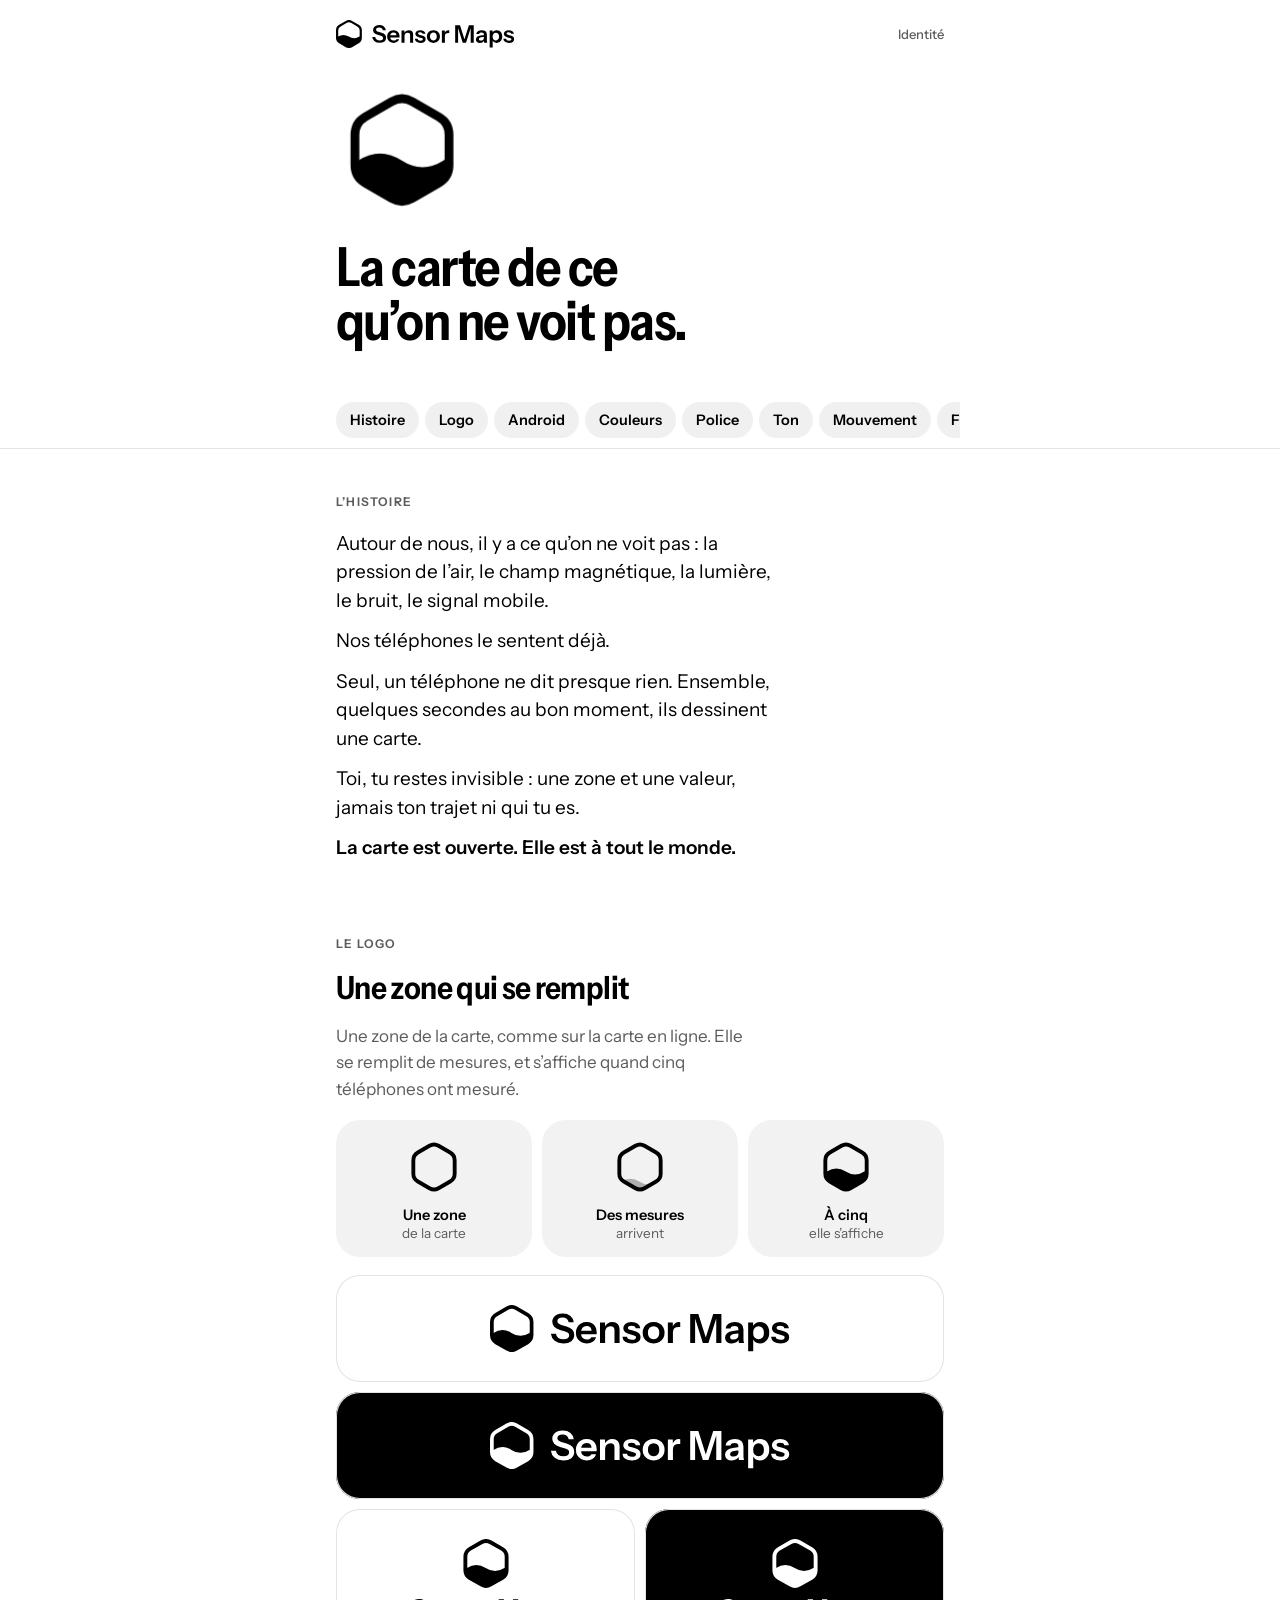
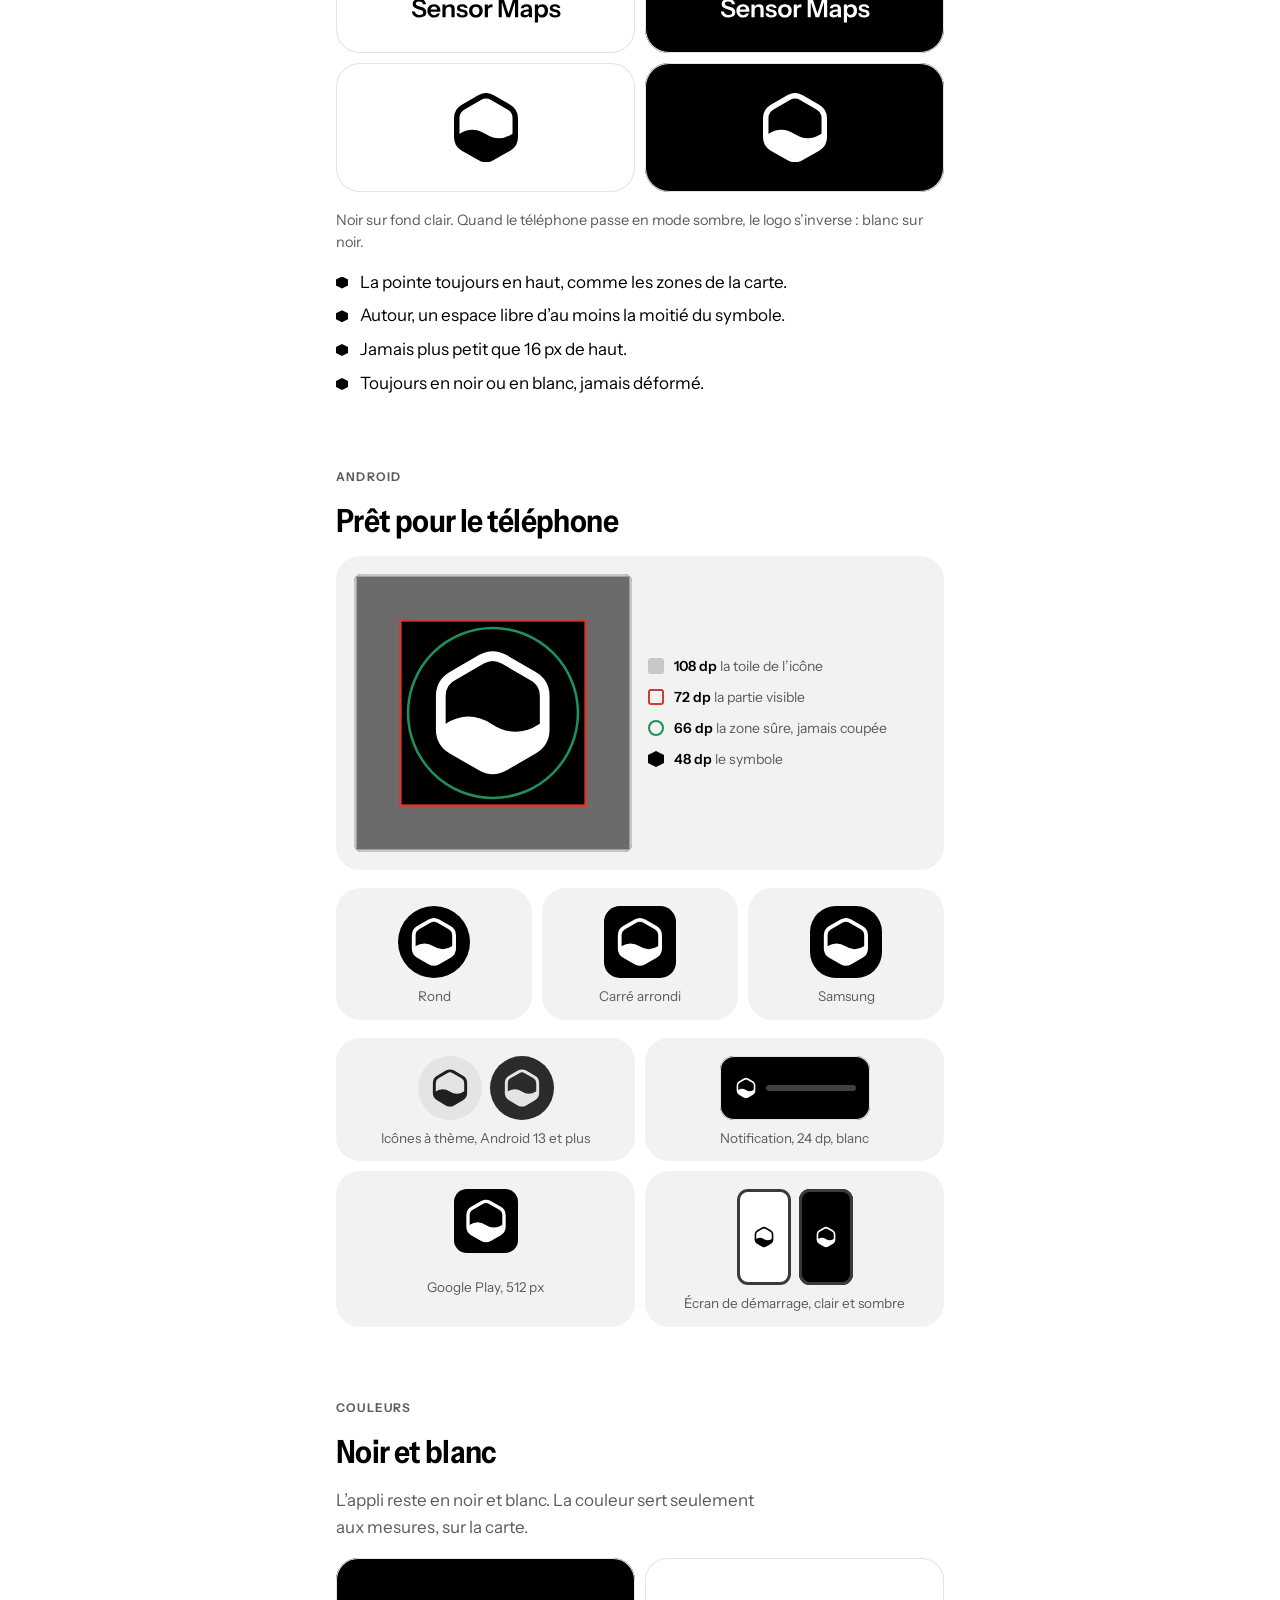
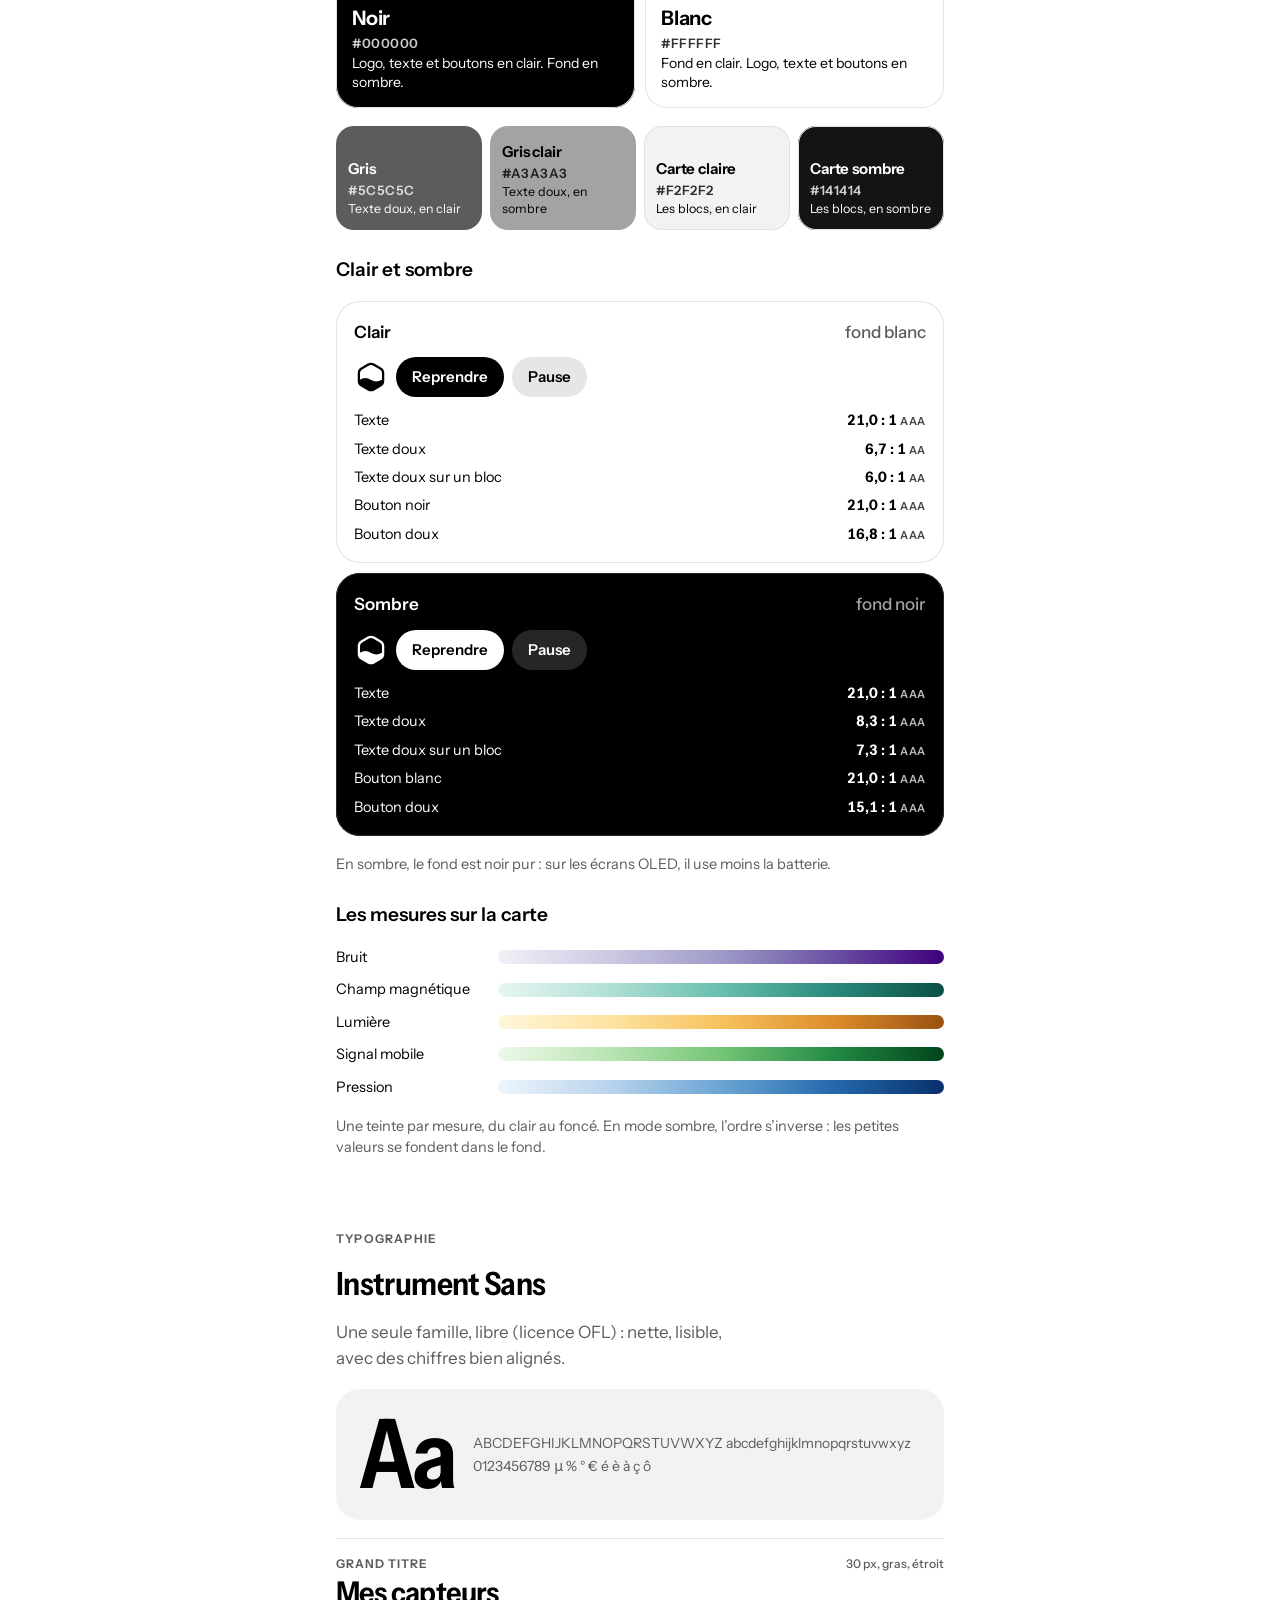
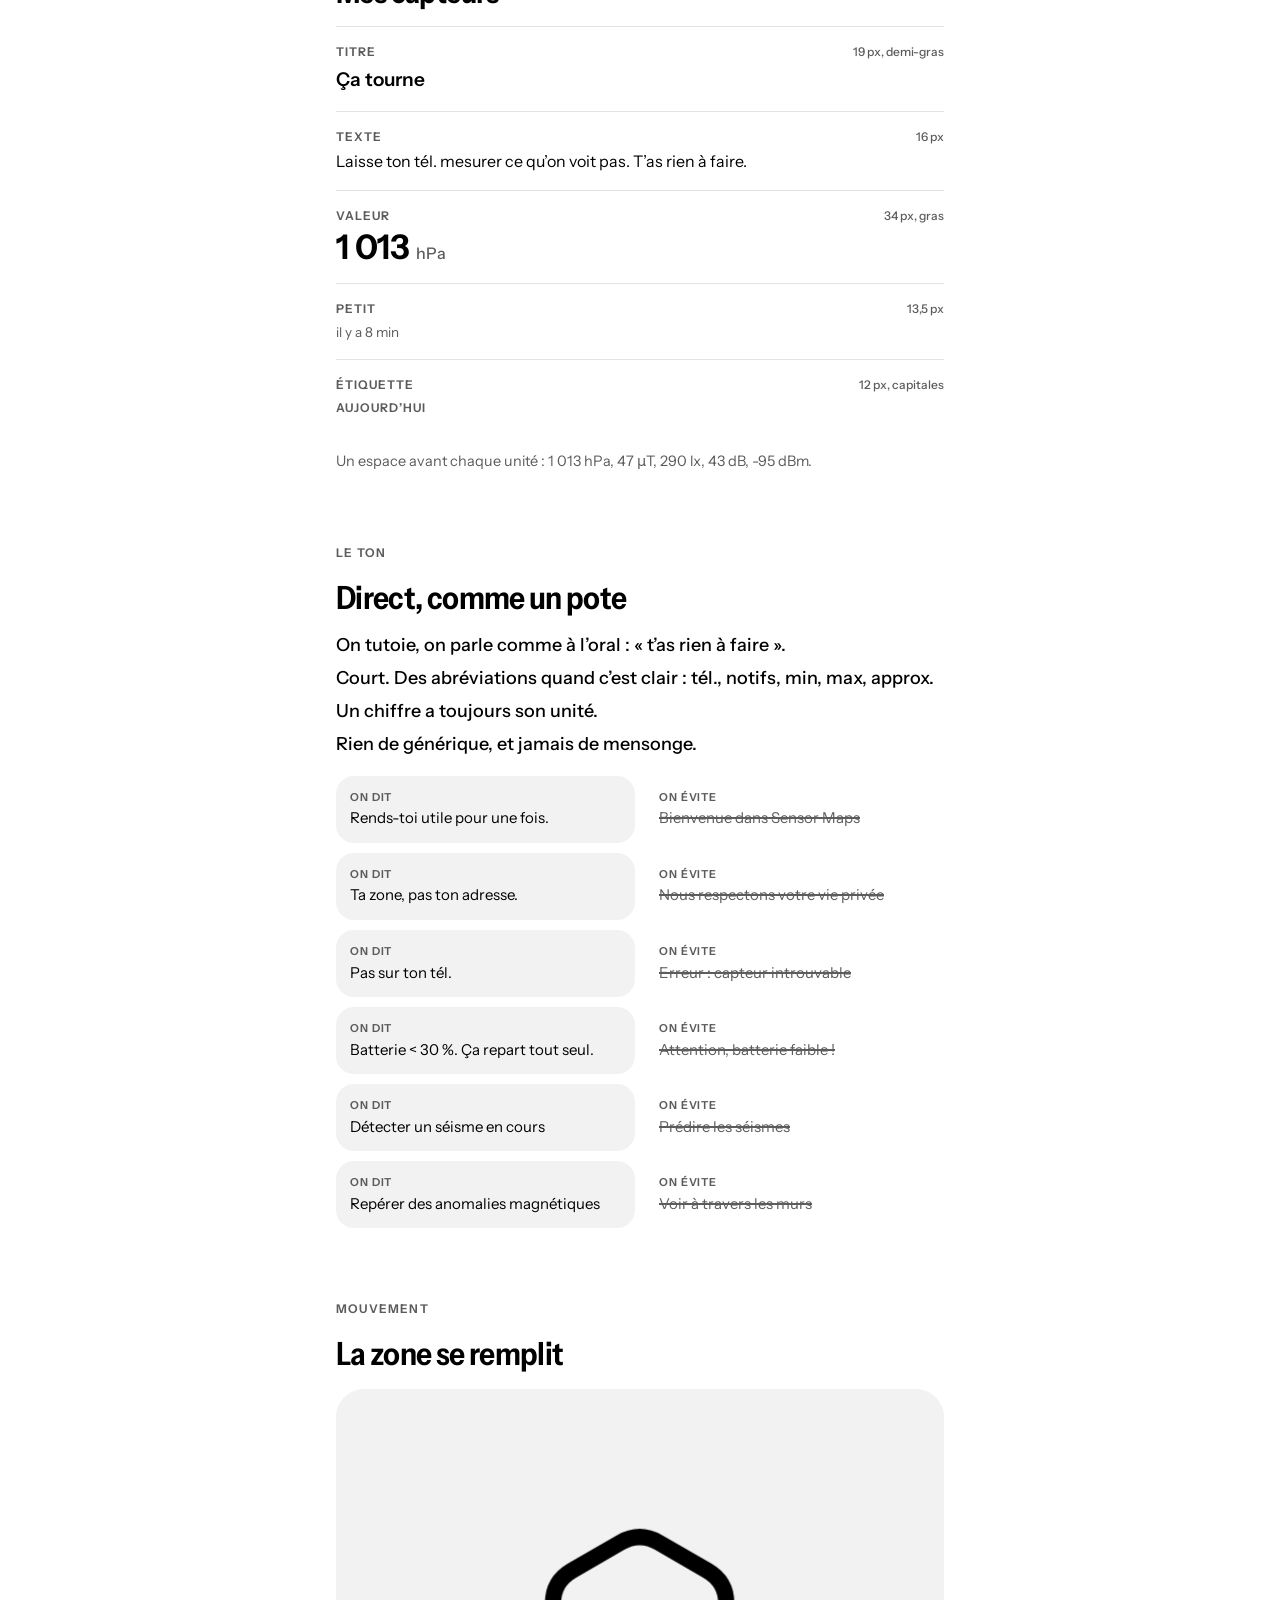
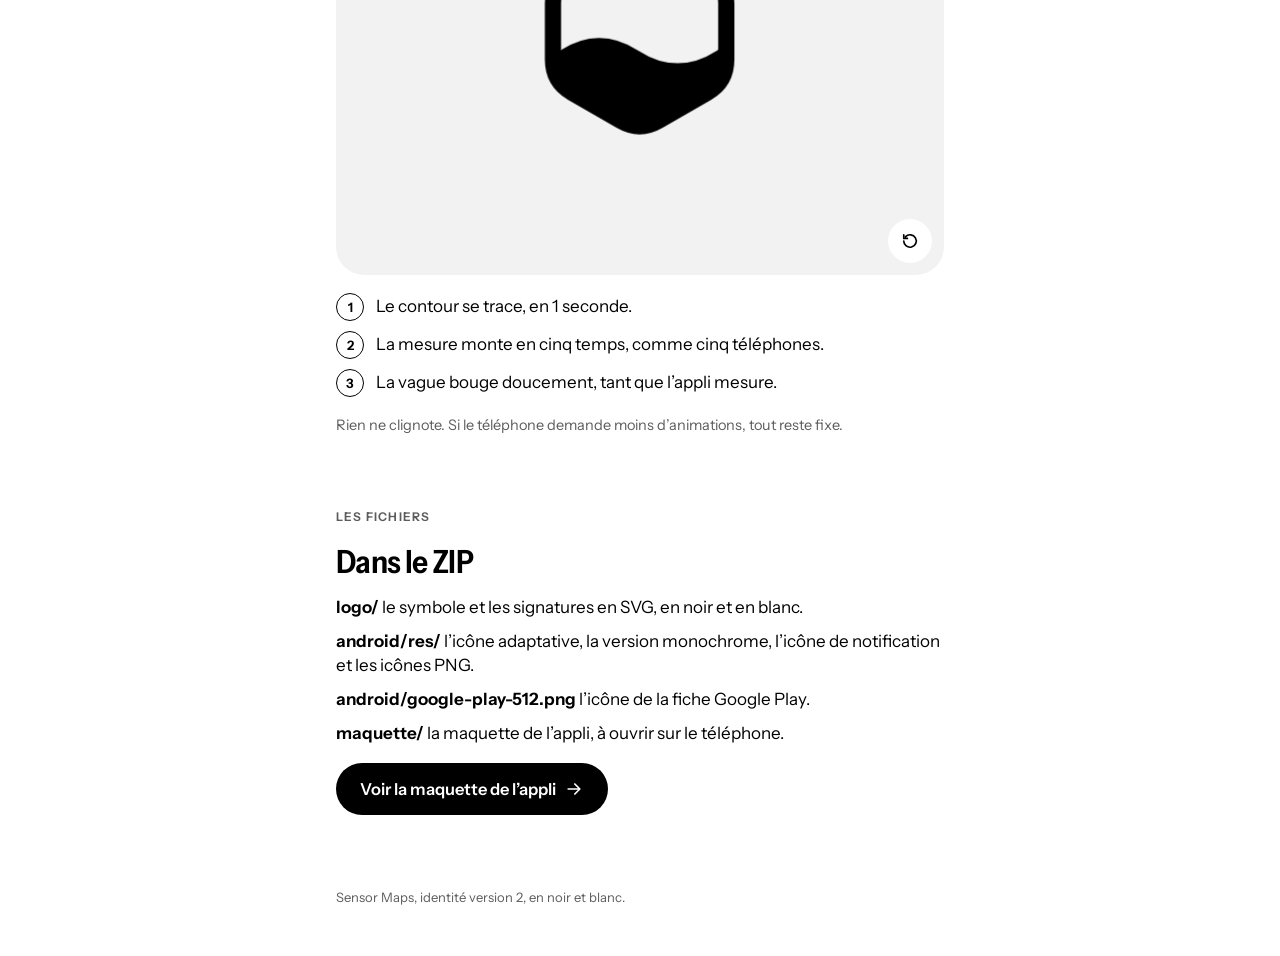
==== commit d1cd0c4b: "Appli Android Sensor Maps : l'interface dans une vraie appli - appli/ : appli Android (WebView) qui " ====
--- a/interface/identite/index.html
+++ b/interface/identite/index.html
@@ -327,8 +327,8 @@
     <div class="tuile specimen"><span class="aa">Aa</span><span class="jeu">ABCDEFGHIJKLMNOPQRSTUVWXYZ abcdefghijklmnopqrstuvwxyz 0123456789 µ % ° € é è à ç ô</span></div>
     <dl class="echelle">
       <div><dt>Grand titre <span>30&nbsp;px, gras, étroit</span></dt><dd class="ex-grand">Mes capteurs</dd></div>
-      <div><dt>Titre <span>19&nbsp;px, demi-gras</span></dt><dd class="ex-titre">En marche</dd></div>
-      <div><dt>Texte <span>16&nbsp;px</span></dt><dd class="ex-texte">Ton téléphone mesure quelques secondes, au bon moment.</dd></div>
+      <div><dt>Titre <span>19&nbsp;px, demi-gras</span></dt><dd class="ex-titre">Ça tourne</dd></div>
+      <div><dt>Texte <span>16&nbsp;px</span></dt><dd class="ex-texte">Laisse ton tél. mesurer ce qu’on voit pas. T’as rien à faire.</dd></div>
       <div><dt>Valeur <span>34&nbsp;px, gras</span></dt><dd class="ex-valeur">1&nbsp;013 <small>hPa</small></dd></div>
       <div><dt>Petit <span>13,5&nbsp;px</span></dt><dd class="ex-petit">il y a 8 min</dd></div>
       <div><dt>Étiquette <span>12&nbsp;px, capitales</span></dt><dd class="ex-etiq">Aujourd’hui</dd></div>
@@ -338,18 +338,20 @@
 
   <section class="section" id="ton" aria-labelledby="t-ton">
     <p class="etiquette">Le ton</p>
-    <h2 id="t-ton">Simple et honnête</h2>
+    <h2 id="t-ton">Direct, comme un pote</h2>
     <ul class="principes">
-      <li>On tutoie.</li>
-      <li>Une phrase courte plutôt qu’un paragraphe.</li>
+      <li>On tutoie, on parle comme à l’oral&nbsp;: «&nbsp;t’as rien à faire&nbsp;».</li>
+      <li>Court. Des abréviations quand c’est clair&nbsp;: tél., notifs, min, max, approx.</li>
       <li>Un chiffre a toujours son unité.</li>
-      <li>On ne décrit pas ce qui se voit déjà.</li>
+      <li>Rien de générique, et jamais de mensonge.</li>
     </ul>
     <ul class="dit">
+      <li><p class="oui"><small>On dit</small>Rends-toi utile pour une fois.</p><p class="non"><small>On évite</small><s>Bienvenue dans Sensor Maps</s></p></li>
+      <li><p class="oui"><small>On dit</small>Ta zone, pas ton adresse.</p><p class="non"><small>On évite</small><s>Nous respectons votre vie privée</s></p></li>
+      <li><p class="oui"><small>On dit</small>Pas sur ton tél.</p><p class="non"><small>On évite</small><s>Erreur&nbsp;: capteur introuvable</s></p></li>
+      <li><p class="oui"><small>On dit</small>Batterie &lt;&nbsp;30&nbsp;%. Ça repart tout seul.</p><p class="non"><small>On évite</small><s>Attention, batterie faible&nbsp;!</s></p></li>
       <li><p class="oui"><small>On dit</small>Détecter un séisme en cours</p><p class="non"><small>On évite</small><s>Prédire les séismes</s></p></li>
       <li><p class="oui"><small>On dit</small>Repérer des anomalies magnétiques</p><p class="non"><small>On évite</small><s>Voir à travers les murs</s></p></li>
-      <li><p class="oui"><small>On dit</small>Pas sur ce téléphone</p><p class="non"><small>On évite</small><s>Erreur&nbsp;: capteur introuvable</s></p></li>
-      <li><p class="oui"><small>On dit</small>En pause&nbsp;: batterie sous 30&nbsp;%</p><p class="non"><small>On évite</small><s>Attention, batterie faible&nbsp;!</s></p></li>
     </ul>
   </section>
 
